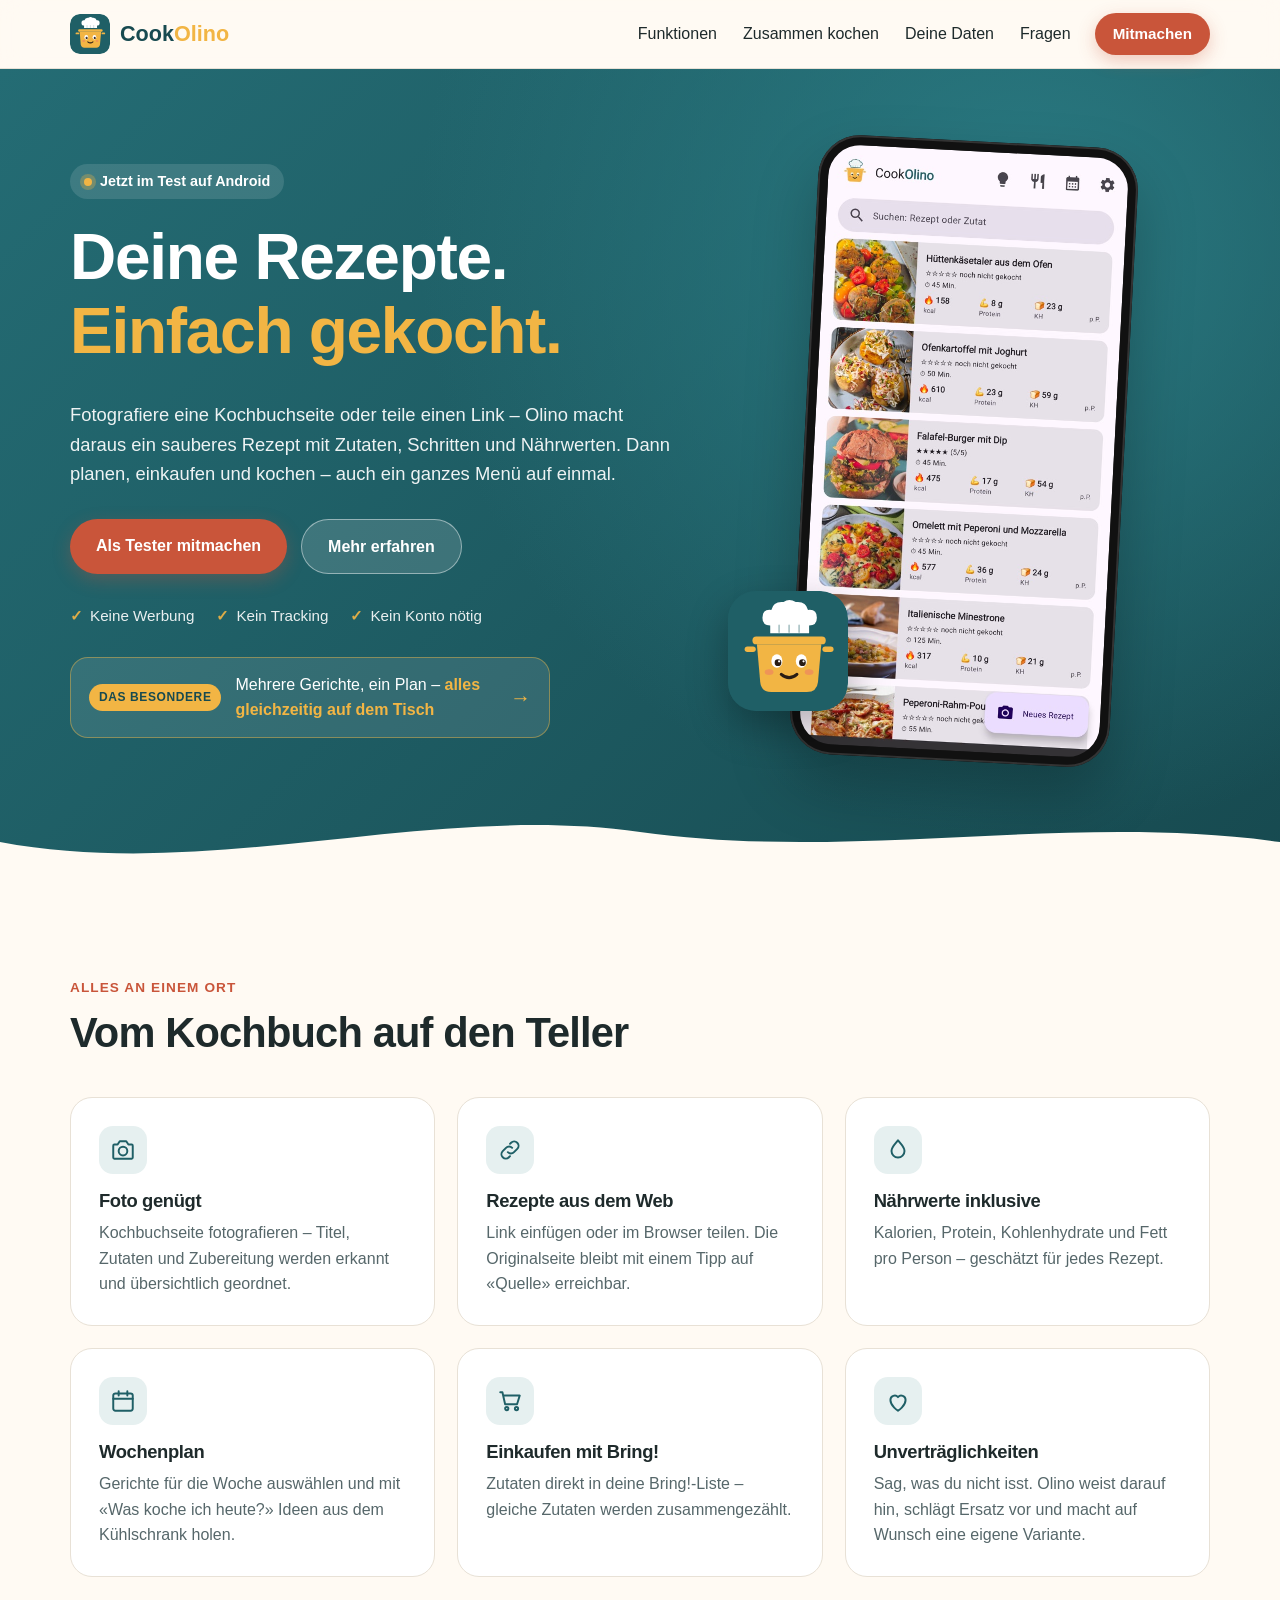
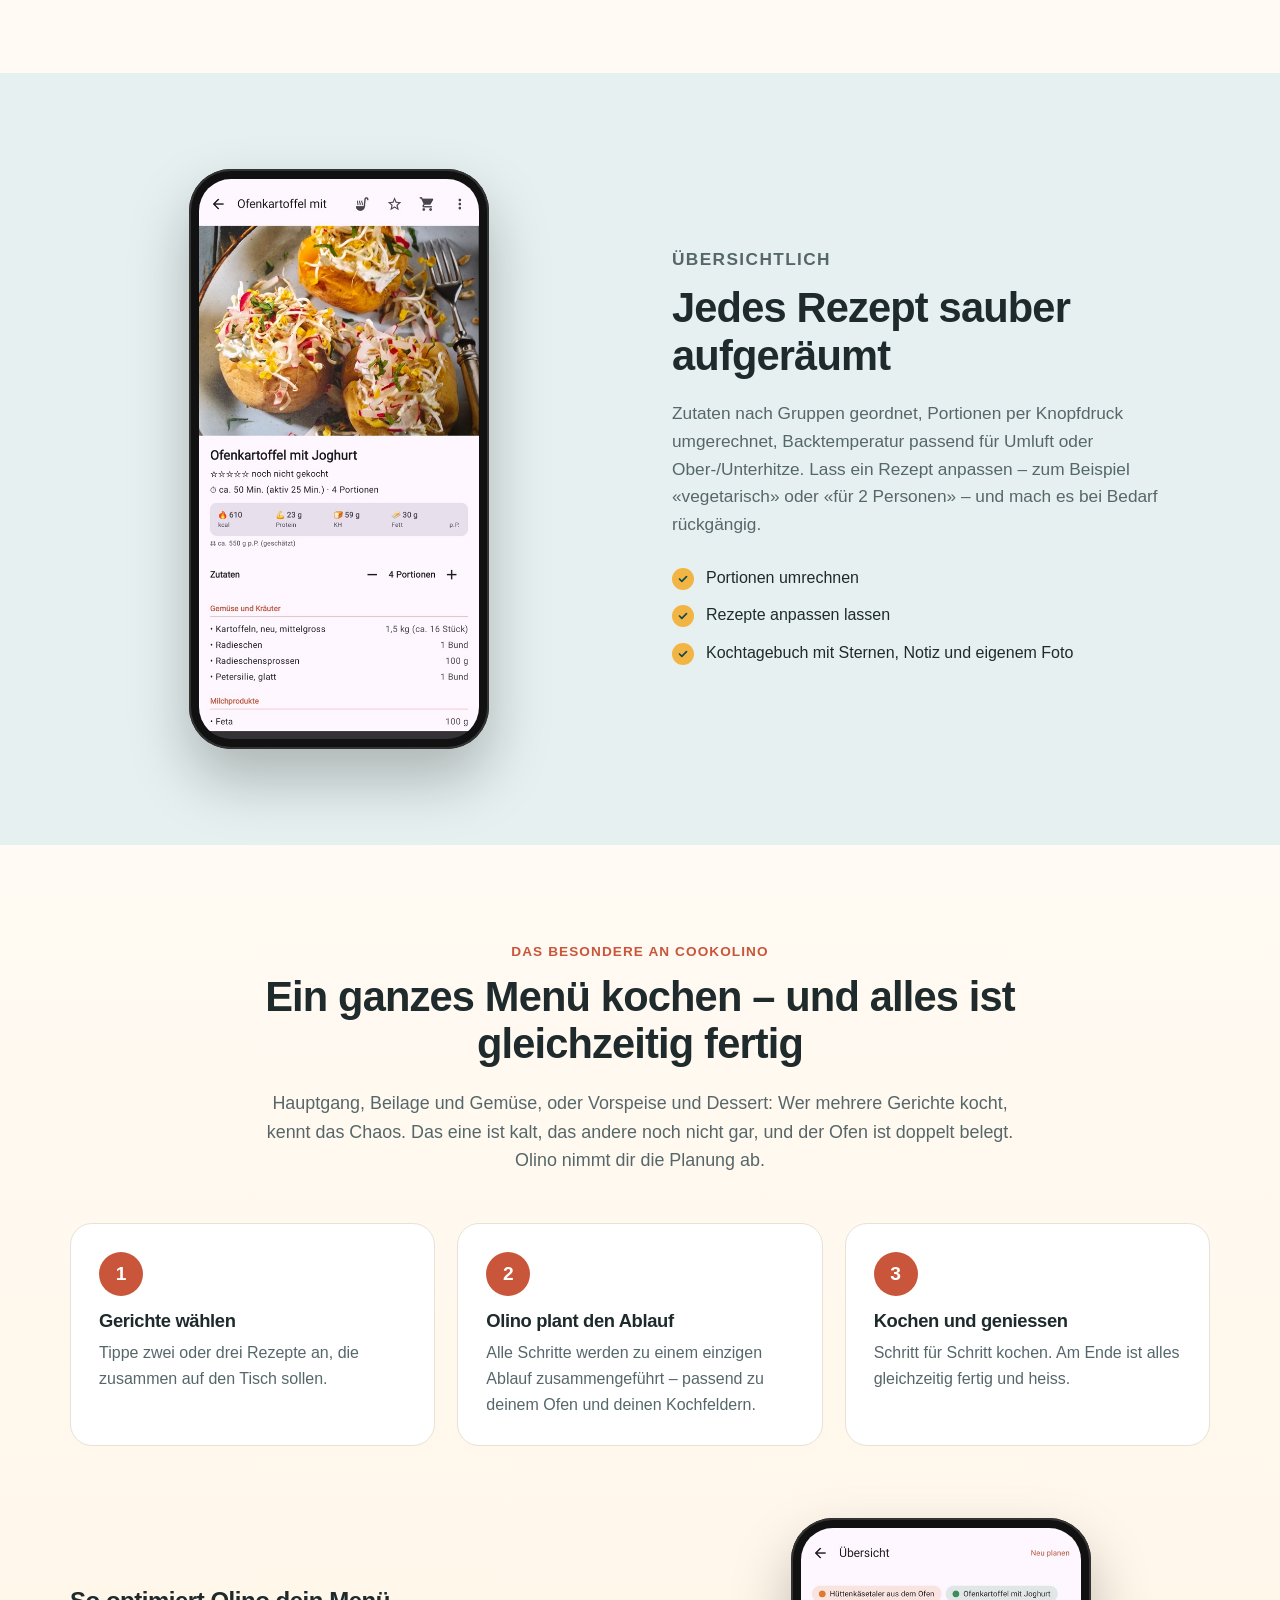
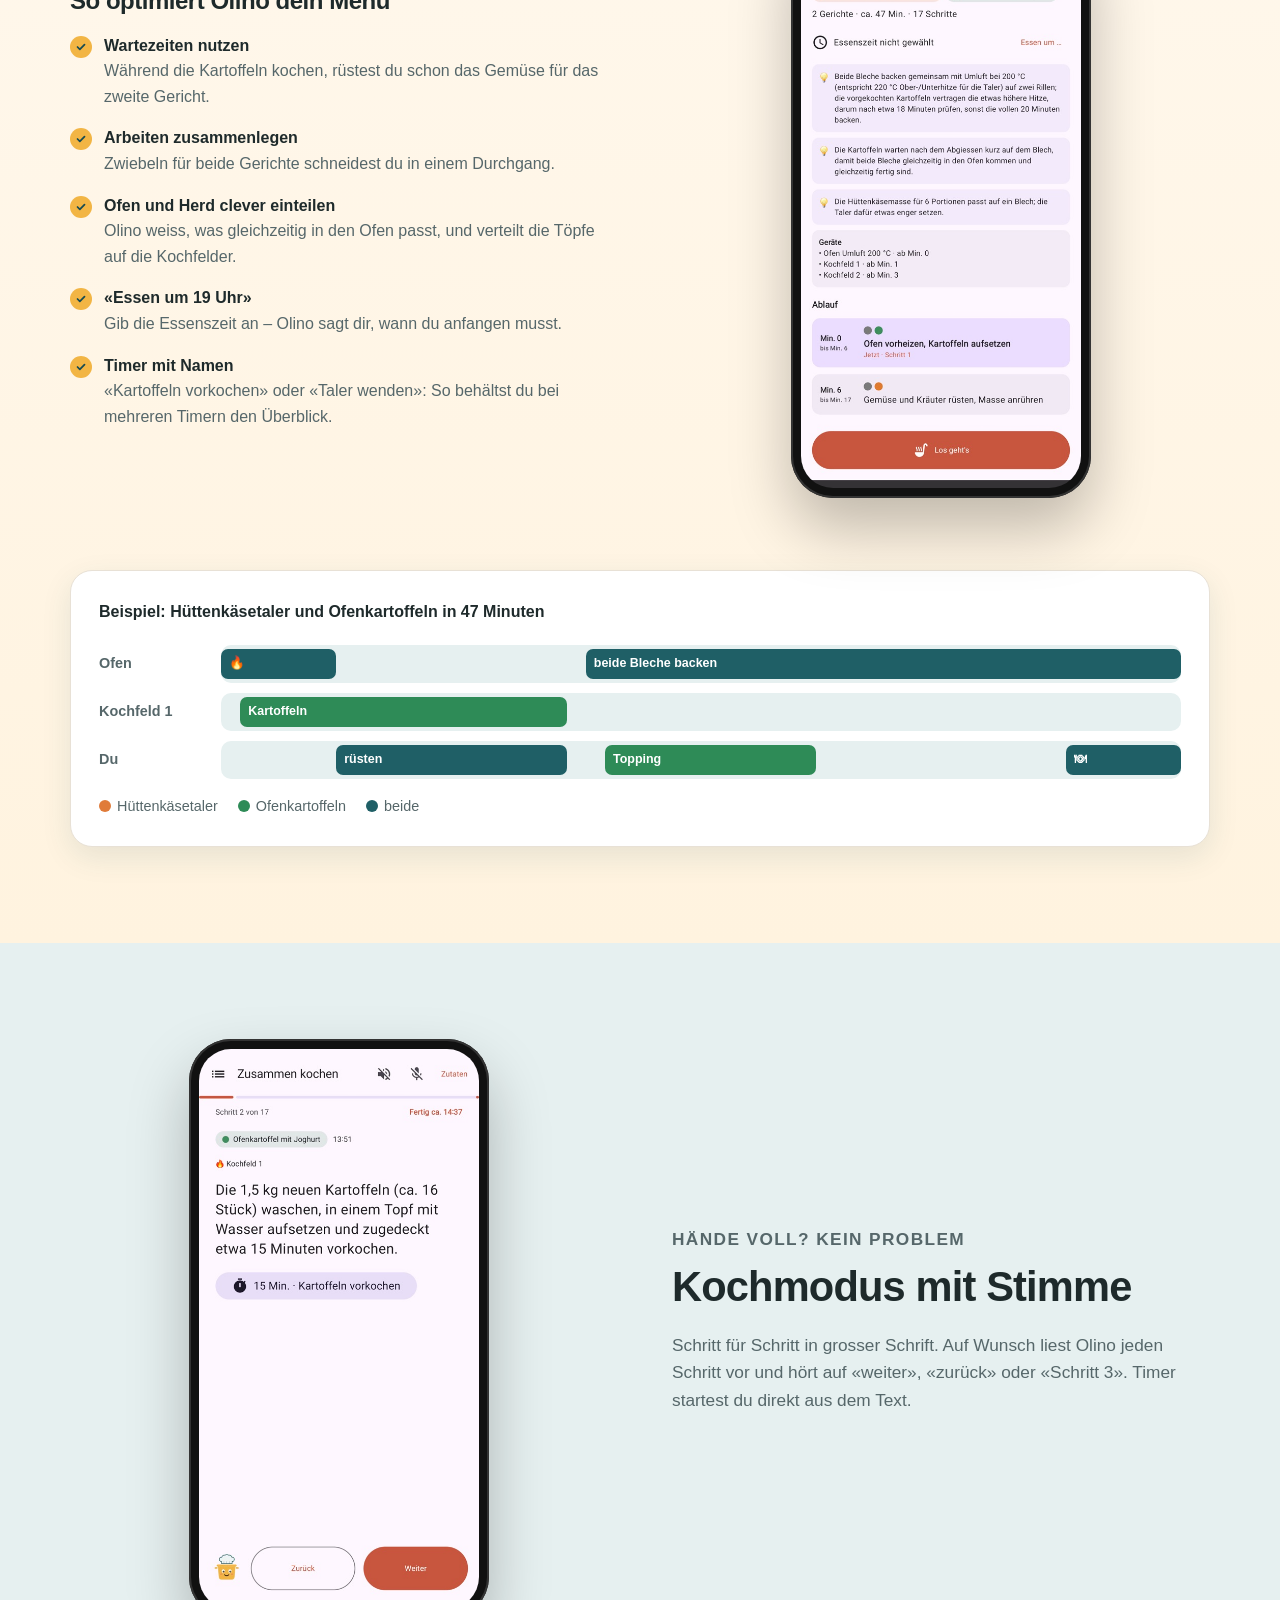
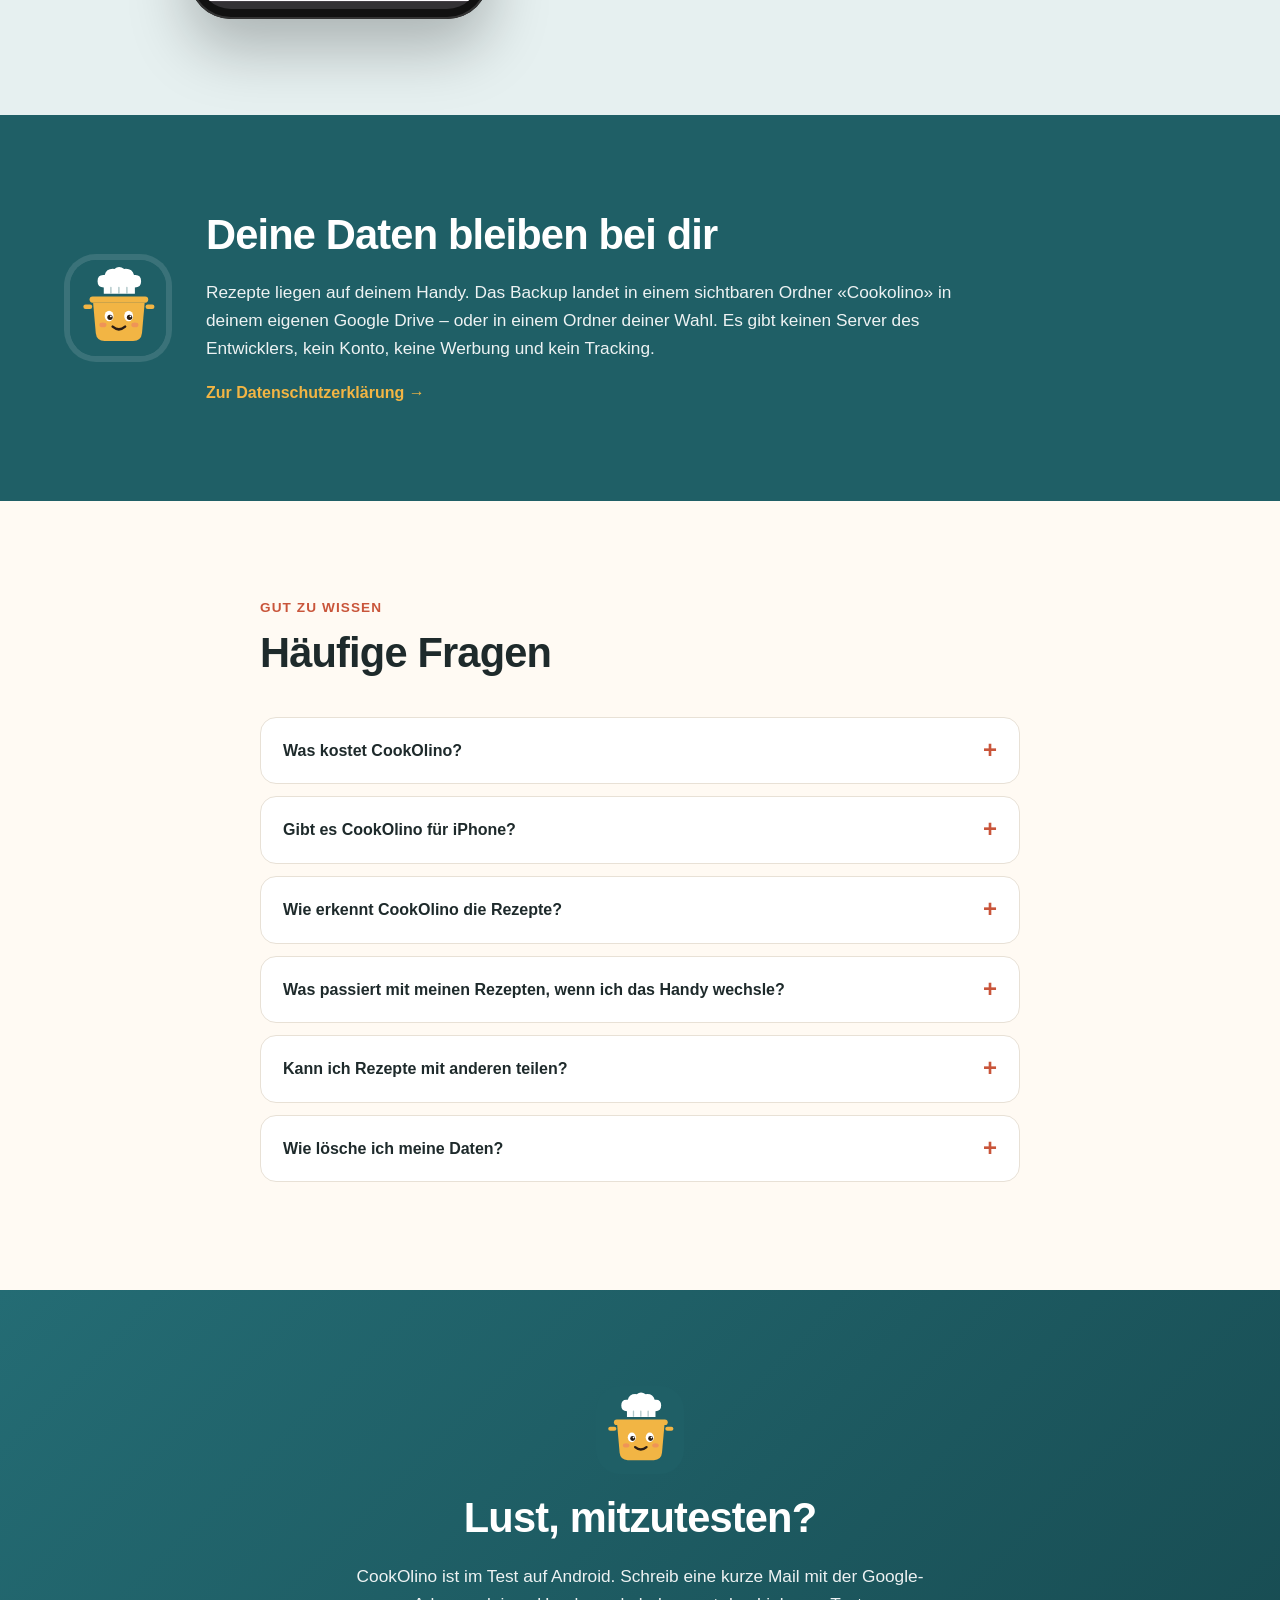
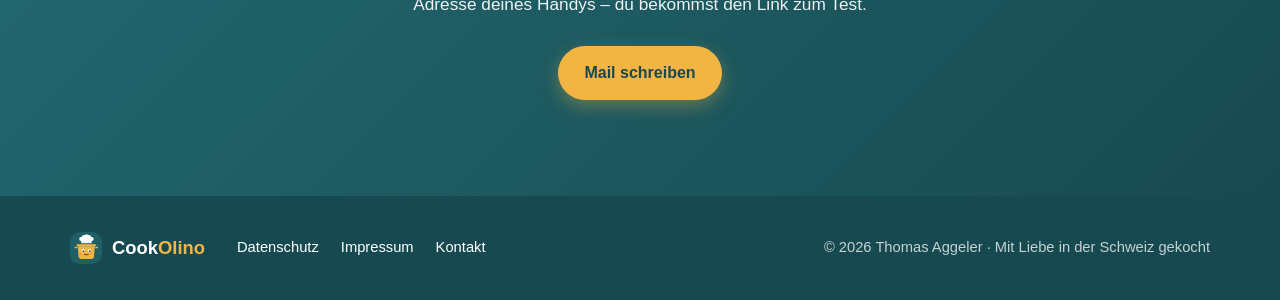
==== index.html @ 4fca9564 "Website: Menü zusammen kochen ausführlich erklärt (3 Schritte, Vorzüge, Beispiel-Zeitleiste) Co-Auth" ====
<!doctype html>
<html lang="de">
<head>
<meta charset="utf-8">
<meta name="viewport" content="width=device-width, initial-scale=1">
<title>CookOlino – Rezepte fotografieren, planen und kochen</title>
<meta name="description" content="CookOlino macht aus Kochbuchseiten, Webseiten und eigenen Notizen deine Rezeptsammlung auf dem Handy. Planen, einkaufen und Schritt für Schritt kochen – ohne Werbung, ohne Tracking.">
<meta name="theme-color" content="#1F5F66">
<meta property="og:title" content="CookOlino – Olino, dein kleiner Koch">
<meta property="og:description" content="Rezepte fotografieren, planen, einkaufen und kochen.">
<meta property="og:image" content="https://cookolino.ch/bilder/titel.png">
<meta property="og:url" content="https://cookolino.ch/">
<link rel="icon" href="bilder/logo.svg" type="image/svg+xml">
<link rel="apple-touch-icon" href="bilder/apple-touch-icon.png">
<link rel="stylesheet" href="stil.css">
</head>
<body>

<header class="kopf">
  <div class="rahmen kopf-innen">
    <a href="#" class="marke" aria-label="CookOlino Startseite">
      <img src="bilder/logo.svg" alt="" width="40" height="40">
      <span>Cook<b>Olino</b></span>
    </a>
    <nav class="menue" aria-label="Hauptmenü">
      <a href="#funktionen">Funktionen</a>
      <a href="#zusammen">Zusammen kochen</a>
      <a href="#daten">Deine Daten</a>
      <a href="#fragen">Fragen</a>
    </nav>
    <a href="#mitmachen" class="knopf knopf-klein">Mitmachen</a>
  </div>
</header>

<main>

<!-- Einstieg -->
<section class="held">
  <div class="rahmen held-innen">
    <div class="held-text">
      <p class="marke-zeile"><span class="punkt"></span> Jetzt im Test auf Android</p>
      <h1>Deine Rezepte.<br><span class="akzent">Einfach gekocht.</span></h1>
      <p class="einleitung">Fotografiere eine Kochbuchseite oder teile einen Link – Olino macht daraus ein sauberes Rezept mit Zutaten, Schritten und Nährwerten. Dann planen, einkaufen und kochen – auch ein ganzes Menü auf einmal.</p>
      <div class="knoepfe">
        <a href="#mitmachen" class="knopf">Als Tester mitmachen</a>
        <a href="#funktionen" class="knopf knopf-hell">Mehr erfahren</a>
      </div>
      <ul class="vorteile">
        <li>Keine Werbung</li>
        <li>Kein Tracking</li>
        <li>Kein Konto nötig</li>
      </ul>
      <a href="#zusammen" class="hinweis-karte">
        <span class="hinweis-marke">Das Besondere</span>
        <span>Mehrere Gerichte, ein Plan – <b>alles gleichzeitig auf dem Tisch</b></span>
        <span class="hinweis-pfeil" aria-hidden="true">→</span>
      </a>
    </div>
    <div class="held-bild">
      <div class="handy handy-gross">
        <img src="bilder/app-01.jpg" alt="CookOlino: Rezeptliste mit Fotos, Kochzeit und Nährwerten" width="550" height="1100">
      </div>
      <img src="bilder/logo.svg" alt="" class="olino-schwebt" width="120" height="120">
    </div>
  </div>
  <svg class="welle" viewBox="0 0 1440 80" preserveAspectRatio="none" aria-hidden="true"><path d="M0,40 C240,80 480,0 720,30 C960,60 1200,10 1440,40 L1440,80 L0,80 Z"/></svg>
</section>

<!-- Funktionen -->
<section id="funktionen" class="abschnitt">
  <div class="rahmen">
    <p class="ueber">Alles an einem Ort</p>
    <h2>Vom Kochbuch auf den Teller</h2>
    <div class="karten">
      <article class="karte erscheint">
        <div class="symbol"><svg viewBox="0 0 24 24"><path d="M4 7h3l2-3h6l2 3h3a1 1 0 0 1 1 1v11a1 1 0 0 1-1 1H4a1 1 0 0 1-1-1V8a1 1 0 0 1 1-1z"/><circle cx="12" cy="13" r="4"/></svg></div>
        <h3>Foto genügt</h3>
        <p>Kochbuchseite fotografieren – Titel, Zutaten und Zubereitung werden erkannt und übersichtlich geordnet.</p>
      </article>
      <article class="karte erscheint">
        <div class="symbol"><svg viewBox="0 0 24 24"><path d="M10 14a4 4 0 0 0 5.7 0l3-3a4 4 0 0 0-5.7-5.7l-1 1"/><path d="M14 10a4 4 0 0 0-5.7 0l-3 3a4 4 0 0 0 5.7 5.7l1-1"/></svg></div>
        <h3>Rezepte aus dem Web</h3>
        <p>Link einfügen oder im Browser teilen. Die Originalseite bleibt mit einem Tipp auf «Quelle» erreichbar.</p>
      </article>
      <article class="karte erscheint">
        <div class="symbol"><svg viewBox="0 0 24 24"><path d="M12 3c-3 4-6 6-6 10a6 6 0 0 0 12 0c0-4-3-6-6-10z"/></svg></div>
        <h3>Nährwerte inklusive</h3>
        <p>Kalorien, Protein, Kohlenhydrate und Fett pro Person – geschätzt für jedes Rezept.</p>
      </article>
      <article class="karte erscheint">
        <div class="symbol"><svg viewBox="0 0 24 24"><rect x="3" y="5" width="18" height="16" rx="2"/><path d="M3 10h18M8 3v4M16 3v4"/></svg></div>
        <h3>Wochenplan</h3>
        <p>Gerichte für die Woche auswählen und mit «Was koche ich heute?» Ideen aus dem Kühlschrank holen.</p>
      </article>
      <article class="karte erscheint">
        <div class="symbol"><svg viewBox="0 0 24 24"><path d="M3 4h2l2.5 11h11L21 7H6.2"/><circle cx="9" cy="19" r="1.5"/><circle cx="18" cy="19" r="1.5"/></svg></div>
        <h3>Einkaufen mit Bring!</h3>
        <p>Zutaten direkt in deine Bring!-Liste – gleiche Zutaten werden zusammengezählt.</p>
      </article>
      <article class="karte erscheint">
        <div class="symbol"><svg viewBox="0 0 24 24"><path d="M12 21s-7-4.5-7-10a4 4 0 0 1 7-2.6A4 4 0 0 1 19 11c0 5.5-7 10-7 10z"/></svg></div>
        <h3>Unverträglichkeiten</h3>
        <p>Sag, was du nicht isst. Olino weist darauf hin, schlägt Ersatz vor und macht auf Wunsch eine eigene Variante.</p>
      </article>
    </div>
  </div>
</section>

<!-- Rezept im Detail -->
<section class="abschnitt abschnitt-zart">
  <div class="rahmen zeige">
    <div class="zeige-bild erscheint">
      <div class="handy"><img src="bilder/app-02.jpg" alt="Rezeptansicht mit Foto, Nährwerten und Zutaten nach Gruppen" width="550" height="1100" loading="lazy"></div>
    </div>
    <div class="zeige-text erscheint">
      <p class="ueber">Übersichtlich</p>
      <h2>Jedes Rezept sauber aufgeräumt</h2>
      <p>Zutaten nach Gruppen geordnet, Portionen per Knopfdruck umgerechnet, Backtemperatur passend für Umluft oder Ober-/Unterhitze. Lass ein Rezept anpassen – zum Beispiel «vegetarisch» oder «für 2 Personen» – und mach es bei Bedarf rückgängig.</p>
      <ul class="haken">
        <li>Portionen umrechnen</li>
        <li>Rezepte anpassen lassen</li>
        <li>Kochtagebuch mit Sternen, Notiz und eigenem Foto</li>
      </ul>
    </div>
  </div>
</section>

<!-- Zusammen kochen -->
<section id="zusammen" class="abschnitt menue-abschnitt">
  <div class="rahmen">
    <div class="menue-kopf erscheint">
      <p class="ueber">Das Besondere an CookOlino</p>
      <h2>Ein ganzes Menü kochen – und alles ist gleichzeitig fertig</h2>
      <p>Hauptgang, Beilage und Gemüse, oder Vorspeise und Dessert: Wer mehrere Gerichte kocht, kennt das Chaos. Das eine ist kalt, das andere noch nicht gar, und der Ofen ist doppelt belegt. Olino nimmt dir die Planung ab.</p>
    </div>

    <ol class="schritte">
      <li class="erscheint">
        <span class="nummer">1</span>
        <h3>Gerichte wählen</h3>
        <p>Tippe zwei oder drei Rezepte an, die zusammen auf den Tisch sollen.</p>
      </li>
      <li class="erscheint">
        <span class="nummer">2</span>
        <h3>Olino plant den Ablauf</h3>
        <p>Alle Schritte werden zu einem einzigen Ablauf zusammengeführt – passend zu deinem Ofen und deinen Kochfeldern.</p>
      </li>
      <li class="erscheint">
        <span class="nummer">3</span>
        <h3>Kochen und geniessen</h3>
        <p>Schritt für Schritt kochen. Am Ende ist alles gleichzeitig fertig und heiss.</p>
      </li>
    </ol>

    <div class="zeige zeige-gedreht menue-zeige">
      <div class="zeige-bild erscheint">
        <div class="handy"><img src="bilder/app-03.jpg" alt="Gemeinsamer Ablauf für zwei Gerichte mit Zeitleiste und Geräten" width="550" height="1100" loading="lazy"></div>
      </div>
      <div class="zeige-text erscheint">
        <h3 class="menue-titel">So optimiert Olino dein Menü</h3>
        <ul class="vorzuege">
          <li><b>Wartezeiten nutzen</b><span>Während die Kartoffeln kochen, rüstest du schon das Gemüse für das zweite Gericht.</span></li>
          <li><b>Arbeiten zusammenlegen</b><span>Zwiebeln für beide Gerichte schneidest du in einem Durchgang.</span></li>
          <li><b>Ofen und Herd clever einteilen</b><span>Olino weiss, was gleichzeitig in den Ofen passt, und verteilt die Töpfe auf die Kochfelder.</span></li>
          <li><b>«Essen um 19 Uhr»</b><span>Gib die Essenszeit an – Olino sagt dir, wann du anfangen musst.</span></li>
          <li><b>Timer mit Namen</b><span>«Kartoffeln vorkochen» oder «Taler wenden»: So behältst du bei mehreren Timern den Überblick.</span></li>
        </ul>
      </div>
    </div>

    <figure class="zeitleiste erscheint" aria-label="Beispiel: Ablauf für zwei Gerichte">
      <figcaption>Beispiel: Hüttenkäsetaler und Ofenkartoffeln in 47 Minuten</figcaption>
      <div class="spur"><span class="spur-name">Ofen</span><div class="spur-bahn"><span class="balken balken-ab" style="left:0;width:12%" title="vorheizen">🔥</span><span class="balken balken-ab" style="left:38%;width:62%" title="beide Bleche zusammen backen">beide Bleche backen</span></div></div>
      <div class="spur"><span class="spur-name">Kochfeld 1</span><div class="spur-bahn"><span class="balken balken-b" style="left:2%;width:34%" title="Kartoffeln vorkochen">Kartoffeln</span></div></div>
      <div class="spur"><span class="spur-name">Du</span><div class="spur-bahn"><span class="balken balken-ab" style="left:12%;width:24%" title="Gemüse rüsten, Masse anrühren">rüsten</span><span class="balken balken-b" style="left:40%;width:22%" title="Joghurt-Topping">Topping</span><span class="balken balken-ab" style="left:88%;width:12%" title="anrichten">🍽</span></div></div>
      <div class="legende"><span><i class="farbe-a"></i>Hüttenkäsetaler</span><span><i class="farbe-b"></i>Ofenkartoffeln</span><span><i class="farbe-ab"></i>beide</span></div>
    </figure>
  </div>
</section>

<!-- Kochmodus -->
<section class="abschnitt abschnitt-zart">
  <div class="rahmen zeige">
    <div class="zeige-bild erscheint">
      <div class="handy"><img src="bilder/app-04.jpg" alt="Kochmodus mit grosser Schrift, Timer und Weiter-Knopf" width="550" height="1100" loading="lazy"></div>
    </div>
    <div class="zeige-text erscheint">
      <p class="ueber">Hände voll? Kein Problem</p>
      <h2>Kochmodus mit Stimme</h2>
      <p>Schritt für Schritt in grosser Schrift. Auf Wunsch liest Olino jeden Schritt vor und hört auf «weiter», «zurück» oder «Schritt 3». Timer startest du direkt aus dem Text.</p>
    </div>
  </div>
</section>

<!-- Daten -->
<section id="daten" class="abschnitt band">
  <div class="rahmen band-innen erscheint">
    <img src="bilder/logo.svg" alt="" width="96" height="96" class="band-olino">
    <div>
      <h2>Deine Daten bleiben bei dir</h2>
      <p>Rezepte liegen auf deinem Handy. Das Backup landet in einem sichtbaren Ordner «Cookolino» in deinem eigenen Google Drive – oder in einem Ordner deiner Wahl. Es gibt keinen Server des Entwicklers, kein Konto, keine Werbung und kein Tracking.</p>
      <a href="datenschutz.html" class="pfeil-link">Zur Datenschutzerklärung</a>
    </div>
  </div>
</section>

<!-- Fragen -->
<section id="fragen" class="abschnitt">
  <div class="rahmen schmal">
    <p class="ueber">Gut zu wissen</p>
    <h2>Häufige Fragen</h2>
    <details>
      <summary>Was kostet CookOlino?</summary>
      <p>Während der Testphase ist CookOlino kostenlos.</p>
    </details>
    <details>
      <summary>Gibt es CookOlino für iPhone?</summary>
      <p>Im Moment gibt es CookOlino nur für Android.</p>
    </details>
    <details>
      <summary>Wie erkennt CookOlino die Rezepte?</summary>
      <p>Für das Einlesen und Anpassen nutzt CookOlino die KI Claude von Anthropic. Dabei wird nur das Foto oder der Rezepttext übermittelt, keine Namen oder Kontodaten.</p>
    </details>
    <details>
      <summary>Was passiert mit meinen Rezepten, wenn ich das Handy wechsle?</summary>
      <p>Mit dem Backup in Google Drive installierst du CookOlino auf dem neuen Handy, meldest dich an – und deine Rezepte samt Einstellungen sind wieder da.</p>
    </details>
    <details>
      <summary>Kann ich Rezepte mit anderen teilen?</summary>
      <p>Ja. Du sendest ein Rezept als Datei an andere CookOlino-Nutzer oder als lesbaren Text an alle anderen – zum Beispiel per WhatsApp oder Mail.</p>
    </details>
    <details>
      <summary>Wie lösche ich meine Daten?</summary>
      <p>In den Einstellungen der App entfernt «Alle Daten löschen» Rezepte, Backup und Google-Freigabe mit einem Knopf. <a href="datenschutz.html#loeschen">Mehr dazu</a></p>
    </details>
  </div>
</section>

<!-- Mitmachen -->
<section id="mitmachen" class="abschnitt schluss">
  <div class="rahmen schluss-innen erscheint">
    <img src="bilder/logo.svg" alt="" width="88" height="88">
    <h2>Lust, mitzutesten?</h2>
    <p>CookOlino ist im Test auf Android. Schreib eine kurze Mail mit der Google-Adresse deines Handys – du bekommst den Link zum Test.</p>
    <a href="mailto:thomasaggeler@gmail.com?subject=CookOlino%20testen" class="knopf knopf-gelb">Mail schreiben</a>
  </div>
</section>

</main>

<footer class="fuss">
  <div class="rahmen fuss-innen">
    <div class="marke marke-fuss"><img src="bilder/logo.svg" alt="" width="32" height="32"><span>Cook<b>Olino</b></span></div>
    <nav aria-label="Rechtliches">
      <a href="datenschutz.html">Datenschutz</a>
      <a href="impressum.html">Impressum</a>
      <a href="mailto:thomasaggeler@gmail.com">Kontakt</a>
    </nav>
    <p>© 2026 Thomas Aggeler · Mit Liebe in der Schweiz gekocht</p>
  </div>
</footer>

<script>
  // Karten und Bilder sanft einblenden, sobald sie ins Bild kommen
  const beobachter = new IntersectionObserver((eintraege) => {
    eintraege.forEach((e) => { if (e.isIntersecting) { e.target.classList.add('sichtbar'); beobachter.unobserve(e.target); } });
  }, { threshold: 0.15 });
  document.querySelectorAll('.erscheint').forEach((el) => beobachter.observe(el));
</script>
</body>
</html>
---- stil.css ----
/* CookOlino – Farben aus dem App-Logo */
:root {
  --petrol: #1F5F66;
  --petrol-dunkel: #174A50;
  --petrol-hell: #E6F0F0;
  --gelb: #F2B544;
  --koralle: #C9553A;
  --creme: #FFFAF3;
  --text: #1E2A2B;
  --text-leise: #56676A;
  --karte: #FFFFFF;
  --linie: #E8E1D6;
  --rund: 22px;
  --schatten: 0 10px 30px rgba(23, 74, 80, .10);
}

* { box-sizing: border-box; }
html { scroll-behavior: smooth; scroll-padding-top: 80px; }
body {
  margin: 0;
  font-family: -apple-system, BlinkMacSystemFont, "Segoe UI", Roboto, "Helvetica Neue", Arial, sans-serif;
  color: var(--text);
  background: var(--creme);
  line-height: 1.6;
  -webkit-font-smoothing: antialiased;
}
img { max-width: 100%; height: auto; display: block; }
a { color: var(--petrol); }
h1, h2, h3 { line-height: 1.15; letter-spacing: -.02em; margin: 0 0 .5em; }
h1 { font-size: clamp(2.4rem, 5.5vw, 4rem); font-weight: 800; }
h2 { font-size: clamp(1.8rem, 3.6vw, 2.6rem); font-weight: 800; }
h3 { font-size: 1.15rem; }

.rahmen { width: min(1140px, 100% - 32px); margin-inline: auto; }
.schmal { width: min(760px, 100% - 32px); }

/* Knöpfe */
.knopf {
  display: inline-block; padding: 14px 26px; border-radius: 999px;
  background: var(--koralle); color: #fff; font-weight: 700; text-decoration: none;
  box-shadow: 0 6px 18px rgba(201, 85, 58, .30);
  transition: transform .2s, box-shadow .2s;
}
.knopf:hover { transform: translateY(-2px); box-shadow: 0 10px 24px rgba(201, 85, 58, .38); }
.knopf-hell { background: rgba(255, 255, 255, .14); box-shadow: none; border: 1.5px solid rgba(255, 255, 255, .45); }
.knopf-hell:hover { background: rgba(255, 255, 255, .24); box-shadow: none; }
.knopf-gelb { background: var(--gelb); color: var(--petrol-dunkel); box-shadow: 0 6px 18px rgba(242, 181, 68, .35); }
.knopf-klein { padding: 9px 18px; font-size: .95rem; }

/* Kopfzeile */
.kopf {
  position: sticky; top: 0; z-index: 10;
  background: rgba(255, 250, 243, .85); backdrop-filter: blur(12px); -webkit-backdrop-filter: blur(12px);
  border-bottom: 1px solid var(--linie);
}
.kopf-innen { display: flex; align-items: center; gap: 24px; height: 68px; }
.marke { display: flex; align-items: center; gap: 10px; text-decoration: none; color: var(--petrol-dunkel); font-size: 1.35rem; font-weight: 700; }
.marke b { color: var(--gelb); }
.marke img { border-radius: 10px; }
.menue { display: flex; gap: 26px; margin-left: auto; }
.menue a { color: var(--text); text-decoration: none; font-weight: 500; }
.menue a:hover { color: var(--koralle); }

/* Einstieg */
.held {
  position: relative; color: #fff; overflow: hidden;
  background: radial-gradient(circle at 80% 20%, #2A7A82 0, transparent 50%), linear-gradient(135deg, #246C74, var(--petrol-dunkel));
  padding: 72px 0 120px;
}
.held-innen { display: grid; grid-template-columns: 1.1fr .9fr; gap: 48px; align-items: center; }
.marke-zeile { display: inline-flex; align-items: center; gap: 8px; padding: 6px 14px; border-radius: 999px; background: rgba(255, 255, 255, .12); font-size: .9rem; font-weight: 600; margin: 0 0 22px; }
.punkt { width: 8px; height: 8px; border-radius: 50%; background: var(--gelb); box-shadow: 0 0 0 4px rgba(242, 181, 68, .3); animation: puls 2s infinite; }
.akzent { color: var(--gelb); }
.einleitung { font-size: 1.15rem; opacity: .92; max-width: 34em; margin: 0 0 30px; }
.knoepfe { display: flex; flex-wrap: wrap; gap: 14px; }
.vorteile { display: flex; flex-wrap: wrap; gap: 8px 22px; list-style: none; padding: 0; margin: 30px 0 0; font-size: .95rem; opacity: .9; }
.vorteile li::before { content: "✓"; color: var(--gelb); font-weight: 800; margin-right: 7px; }
.held-bild { position: relative; display: flex; justify-content: center; }
.olino-schwebt { position: absolute; left: 2%; bottom: 8%; width: 120px; border-radius: 28px; box-shadow: 0 16px 40px rgba(0, 0, 0, .3); animation: schweben 5s ease-in-out infinite; }
.welle { position: absolute; bottom: -1px; left: 0; width: 100%; height: 80px; fill: var(--creme); }

/* Handy-Rahmen */
.handy {
  width: min(300px, 80vw); padding: 10px; border-radius: 42px; background: #111;
  box-shadow: 0 30px 60px rgba(0, 0, 0, .25), inset 0 0 0 2px #333;
}
.handy img { border-radius: 32px; width: 100%; }
.handy-gross { width: min(320px, 78vw); transform: rotate(3deg); }

/* Abschnitte */
.abschnitt { padding: 96px 0; }
.abschnitt-zart { background: var(--petrol-hell); }
.ueber { color: var(--koralle); font-weight: 700; text-transform: uppercase; letter-spacing: .08em; font-size: .85rem; margin: 0 0 10px; }
#funktionen h2, #fragen h2 { margin-bottom: 40px; }

.karten { display: grid; grid-template-columns: repeat(3, 1fr); gap: 22px; }
.karte { background: var(--karte); border: 1px solid var(--linie); border-radius: var(--rund); padding: 28px; transition: transform .25s, box-shadow .25s; }
.karte:hover { transform: translateY(-4px); box-shadow: var(--schatten); }
.karte p { color: var(--text-leise); margin: 0; }
.symbol { width: 48px; height: 48px; border-radius: 14px; background: var(--petrol-hell); display: grid; place-items: center; margin-bottom: 16px; }
.symbol svg { width: 26px; height: 26px; fill: none; stroke: var(--petrol); stroke-width: 1.8; stroke-linecap: round; stroke-linejoin: round; }

.zeige { display: grid; grid-template-columns: 1fr 1fr; gap: 64px; align-items: center; }
.zeige-gedreht .zeige-bild { order: 2; }
.zeige-bild { display: flex; justify-content: center; }
.zeige-text p { color: var(--text-leise); font-size: 1.08rem; }
.haken { list-style: none; padding: 0; margin: 20px 0 0; }
.haken li { padding: 6px 0 6px 34px; position: relative; font-weight: 500; }
.haken li::before { content: ""; position: absolute; left: 0; top: 9px; width: 22px; height: 22px; border-radius: 50%; background: var(--gelb) url("data:image/svg+xml,%3Csvg xmlns='http://www.w3.org/2000/svg' viewBox='0 0 24 24'%3E%3Cpath d='M6 12l4 4 8-8' fill='none' stroke='%23174A50' stroke-width='3' stroke-linecap='round' stroke-linejoin='round'/%3E%3C/svg%3E") center / 14px no-repeat; }

/* Daten-Band */
.band { background: var(--petrol); color: #fff; }
.band-innen { display: flex; gap: 40px; align-items: center; }
.band-olino { flex: none; border-radius: 26px; box-shadow: 0 0 0 6px rgba(255, 255, 255, .12); }
.band p { opacity: .92; font-size: 1.08rem; max-width: 46em; }
.pfeil-link { color: var(--gelb); font-weight: 700; text-decoration: none; }
.pfeil-link::after { content: " →"; }

/* Fragen */
details { background: var(--karte); border: 1px solid var(--linie); border-radius: 16px; padding: 4px 22px; margin-bottom: 12px; }
summary { cursor: pointer; font-weight: 600; padding: 16px 0; list-style: none; display: flex; justify-content: space-between; gap: 16px; }
summary::-webkit-details-marker { display: none; }
summary::after { content: "+"; font-size: 1.5rem; line-height: 1; color: var(--koralle); transition: transform .2s; }
details[open] summary::after { transform: rotate(45deg); }
details p { color: var(--text-leise); margin: 0 0 18px; }

/* Schluss */
.schluss { background: linear-gradient(135deg, #246C74, var(--petrol-dunkel)); color: #fff; text-align: center; }
.schluss-innen { display: flex; flex-direction: column; align-items: center; }
.schluss-innen img { border-radius: 24px; margin-bottom: 20px; animation: schweben 5s ease-in-out infinite; }
.schluss p { opacity: .92; max-width: 34em; margin: 0 0 28px; font-size: 1.08rem; }

/* Fuss */
.fuss { background: var(--petrol-dunkel); color: rgba(255, 255, 255, .75); padding: 36px 0; font-size: .92rem; }
.fuss-innen { display: flex; flex-wrap: wrap; align-items: center; gap: 16px 32px; }
.fuss nav { display: flex; gap: 22px; }
.fuss a { color: #fff; text-decoration: none; }
.fuss a:hover { color: var(--gelb); }
.fuss p { margin: 0 0 0 auto; }
.marke-fuss { color: #fff; font-size: 1.15rem; }

/* Hinweis im Einstieg */
.hinweis-karte { display: flex; align-items: center; gap: 14px; margin-top: 28px; padding: 14px 18px; border-radius: 18px; background: rgba(255, 255, 255, .1); border: 1px solid rgba(242, 181, 68, .45); color: #fff; text-decoration: none; max-width: 30em; transition: background .2s; }
.hinweis-karte:hover { background: rgba(255, 255, 255, .18); }
.hinweis-marke { flex: none; background: var(--gelb); color: var(--petrol-dunkel); font-size: .75rem; font-weight: 800; text-transform: uppercase; letter-spacing: .05em; padding: 4px 10px; border-radius: 999px; }
.hinweis-karte b { color: var(--gelb); }
.hinweis-pfeil { margin-left: auto; font-size: 1.3rem; color: var(--gelb); }

/* Menü zusammen kochen */
.menue-abschnitt { background: linear-gradient(180deg, var(--creme), #FFF3DF); }
.menue-kopf { text-align: center; max-width: 760px; margin: 0 auto 48px; }
.menue-kopf p:last-child { color: var(--text-leise); font-size: 1.12rem; }
.schritte { list-style: none; padding: 0; margin: 0 0 72px; display: grid; grid-template-columns: repeat(3, 1fr); gap: 22px; counter-reset: none; }
.schritte li { background: var(--karte); border: 1px solid var(--linie); border-radius: var(--rund); padding: 28px; position: relative; }
.schritte li:nth-child(2) { transition-delay: .1s; }
.schritte li:nth-child(3) { transition-delay: .2s; }
.schritte p { color: var(--text-leise); margin: 0; }
.nummer { display: grid; place-items: center; width: 44px; height: 44px; border-radius: 50%; background: var(--koralle); color: #fff; font-weight: 800; font-size: 1.2rem; margin-bottom: 14px; }
.menue-zeige { margin-bottom: 72px; }
.menue-titel { font-size: 1.5rem; margin-bottom: 18px; }
.vorzuege { list-style: none; padding: 0; margin: 0; display: grid; gap: 16px; }
.vorzuege li { padding-left: 34px; position: relative; }
.vorzuege li::before { content: ""; position: absolute; left: 0; top: 3px; width: 22px; height: 22px; border-radius: 50%; background: var(--gelb) url("data:image/svg+xml,%3Csvg xmlns='http://www.w3.org/2000/svg' viewBox='0 0 24 24'%3E%3Cpath d='M6 12l4 4 8-8' fill='none' stroke='%23174A50' stroke-width='3' stroke-linecap='round' stroke-linejoin='round'/%3E%3C/svg%3E") center / 14px no-repeat; }
.vorzuege b { display: block; }
.vorzuege span { color: var(--text-leise); }

/* Zeitleiste */
.zeitleiste { margin: 0; background: var(--karte); border: 1px solid var(--linie); border-radius: var(--rund); padding: 28px; box-shadow: var(--schatten); }
.zeitleiste figcaption { font-weight: 700; margin-bottom: 20px; }
.spur { display: grid; grid-template-columns: 110px 1fr; align-items: center; gap: 12px; margin-bottom: 10px; }
.spur-name { font-size: .9rem; color: var(--text-leise); font-weight: 600; }
.spur-bahn { position: relative; height: 38px; background: var(--petrol-hell); border-radius: 10px; }
.balken { position: absolute; top: 4px; bottom: 4px; border-radius: 7px; color: #fff; font-size: .78rem; font-weight: 600; display: flex; align-items: center; padding: 0 8px; white-space: nowrap; overflow: hidden; text-overflow: ellipsis; }
.balken-a, .farbe-a { background: #E07B39; }
.balken-b, .farbe-b { background: #2E8B57; }
.balken-ab, .farbe-ab { background: var(--petrol); }
.legende { display: flex; flex-wrap: wrap; gap: 8px 20px; margin-top: 16px; font-size: .9rem; color: var(--text-leise); }
.legende i { display: inline-block; width: 12px; height: 12px; border-radius: 50%; margin-right: 6px; vertical-align: -1px; }

/* Bewegung */
.erscheint { opacity: 0; transform: translateY(24px); transition: opacity .7s ease, transform .7s ease; }
.erscheint.sichtbar { opacity: 1; transform: none; }
.karten .karte:nth-child(2) { transition-delay: .08s; }
.karten .karte:nth-child(3) { transition-delay: .16s; }
.karten .karte:nth-child(5) { transition-delay: .08s; }
.karten .karte:nth-child(6) { transition-delay: .16s; }
@keyframes schweben { 0%, 100% { transform: translateY(0) rotate(-3deg); } 50% { transform: translateY(-12px) rotate(2deg); } }
@keyframes puls { 0%, 100% { box-shadow: 0 0 0 4px rgba(242, 181, 68, .3); } 50% { box-shadow: 0 0 0 8px rgba(242, 181, 68, 0); } }
@media (prefers-reduced-motion: reduce) {
  *, *::before, *::after { animation: none !important; transition: none !important; }
  .erscheint { opacity: 1; transform: none; }
}

/* Tablet und Handy */
@media (max-width: 900px) {
  .menue { display: none; }
  .kopf-innen .knopf { margin-left: auto; }
  .held { padding: 48px 0 100px; }
  .held-innen, .zeige { grid-template-columns: 1fr; gap: 48px; }
  .zeige-gedreht .zeige-bild { order: 0; }
  .karten { grid-template-columns: 1fr 1fr; }
  .schritte { grid-template-columns: 1fr; }
  .band-innen { flex-direction: column; text-align: center; }
  .band p { margin-inline: auto; }
  .abschnitt { padding: 72px 0; }
}
@media (max-width: 600px) {
  .karten { grid-template-columns: 1fr; }
  .olino-schwebt { width: 84px; border-radius: 20px; }
  .fuss p { margin: 0; }
  .spur { grid-template-columns: 1fr; gap: 4px; }
  .balken { font-size: .7rem; padding: 0 5px; }
  .zeitleiste { padding: 20px; }
}
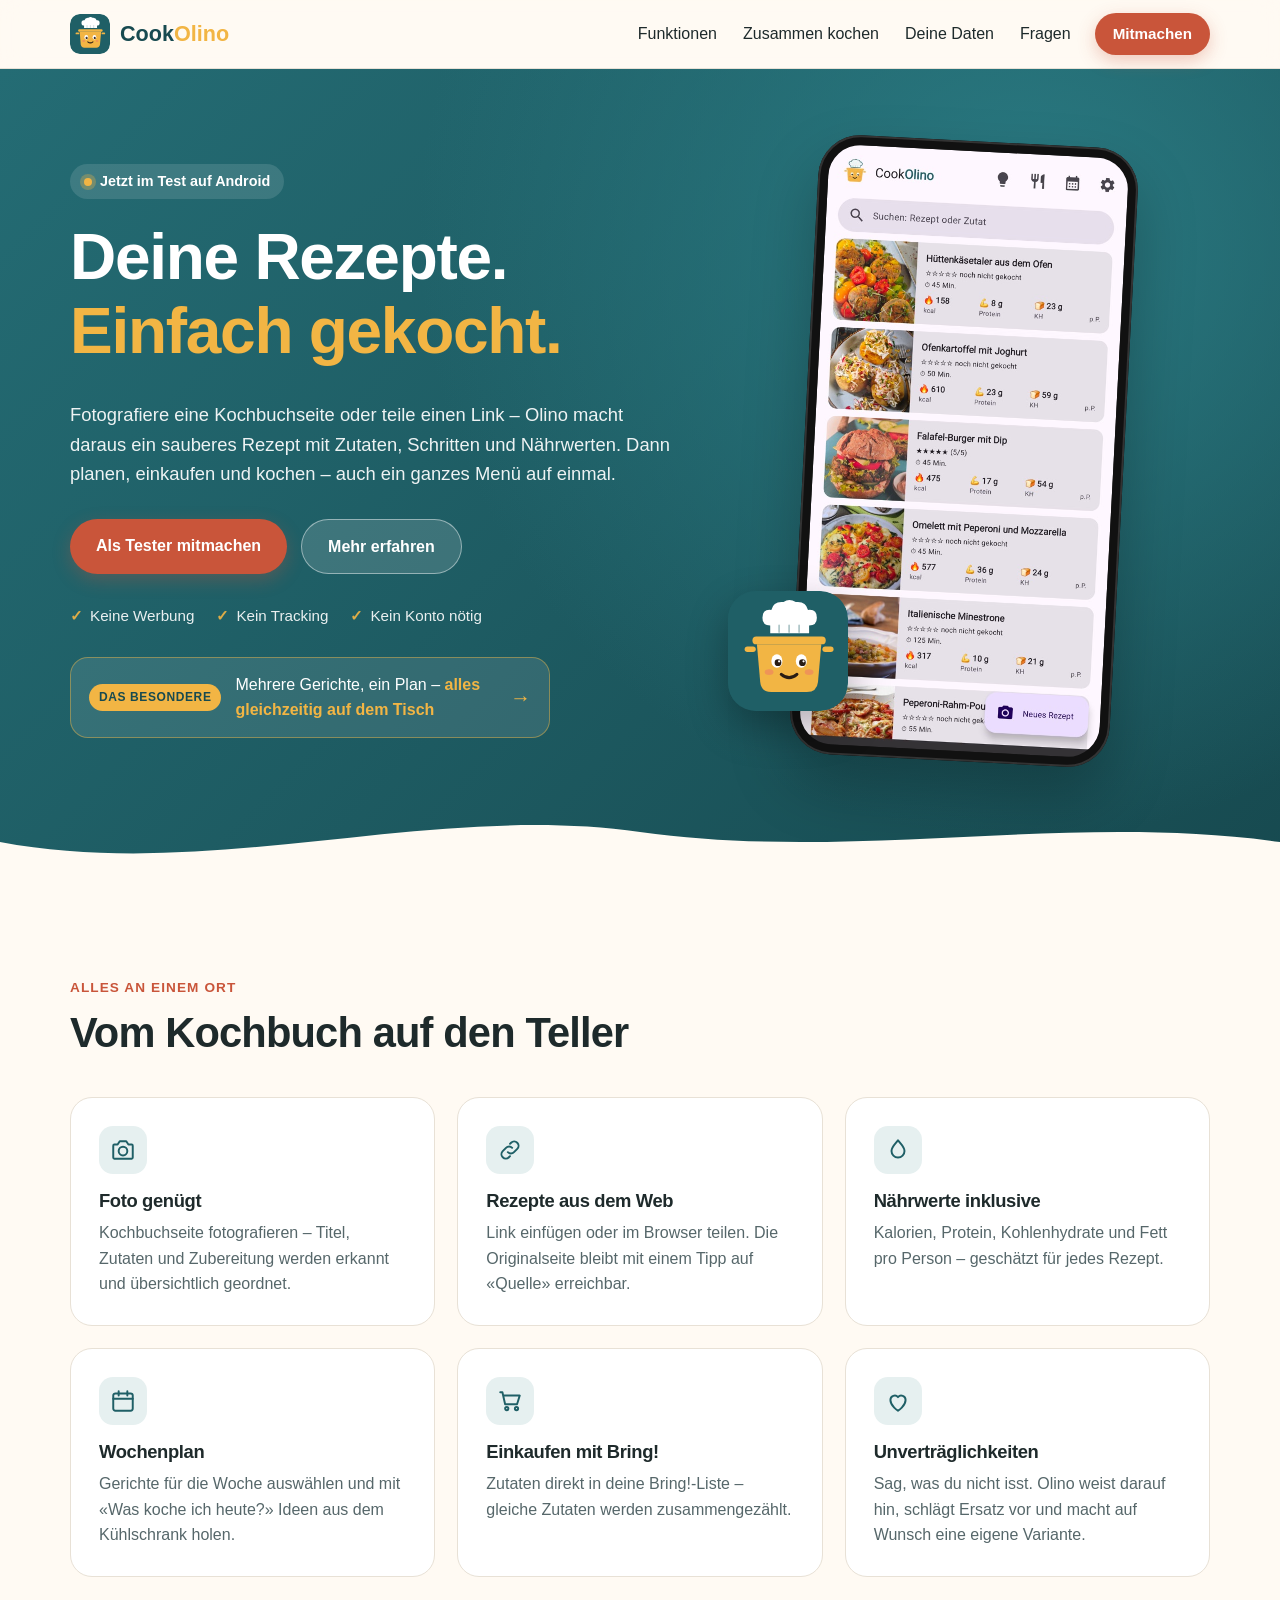
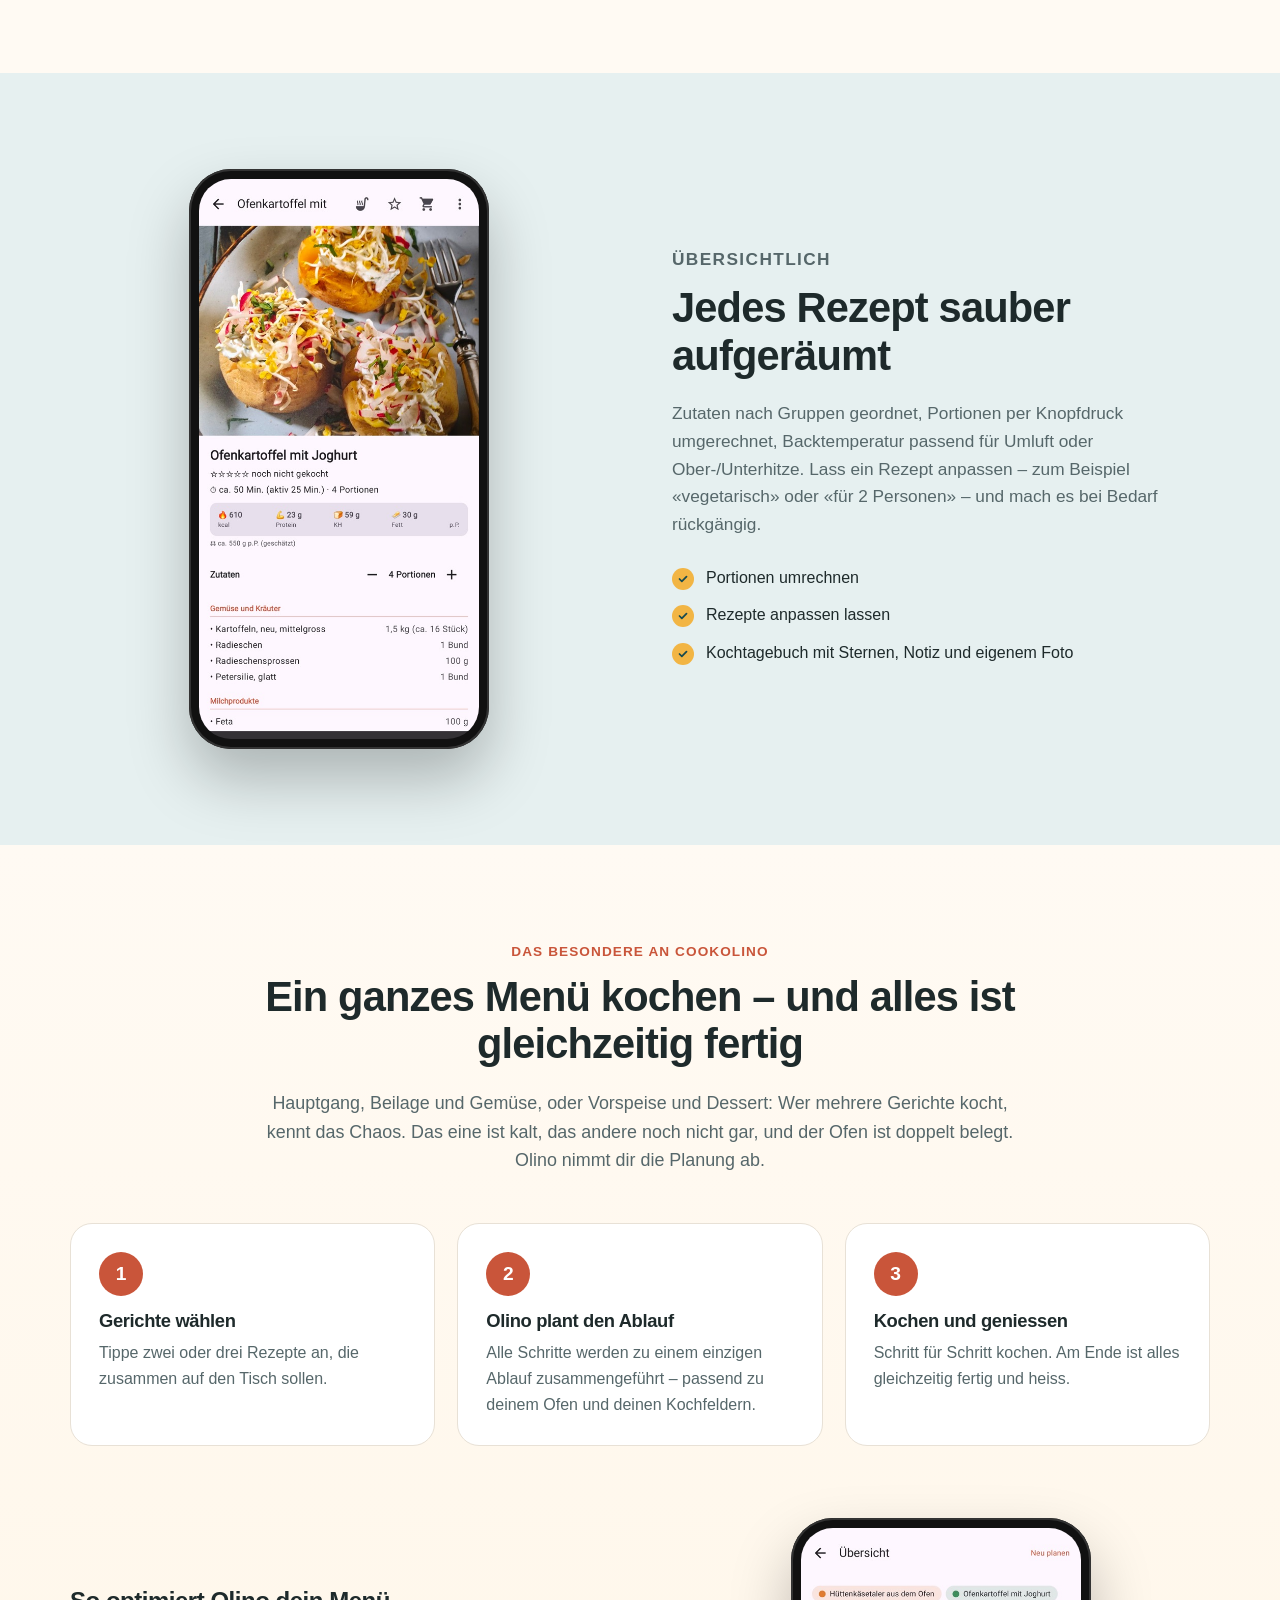
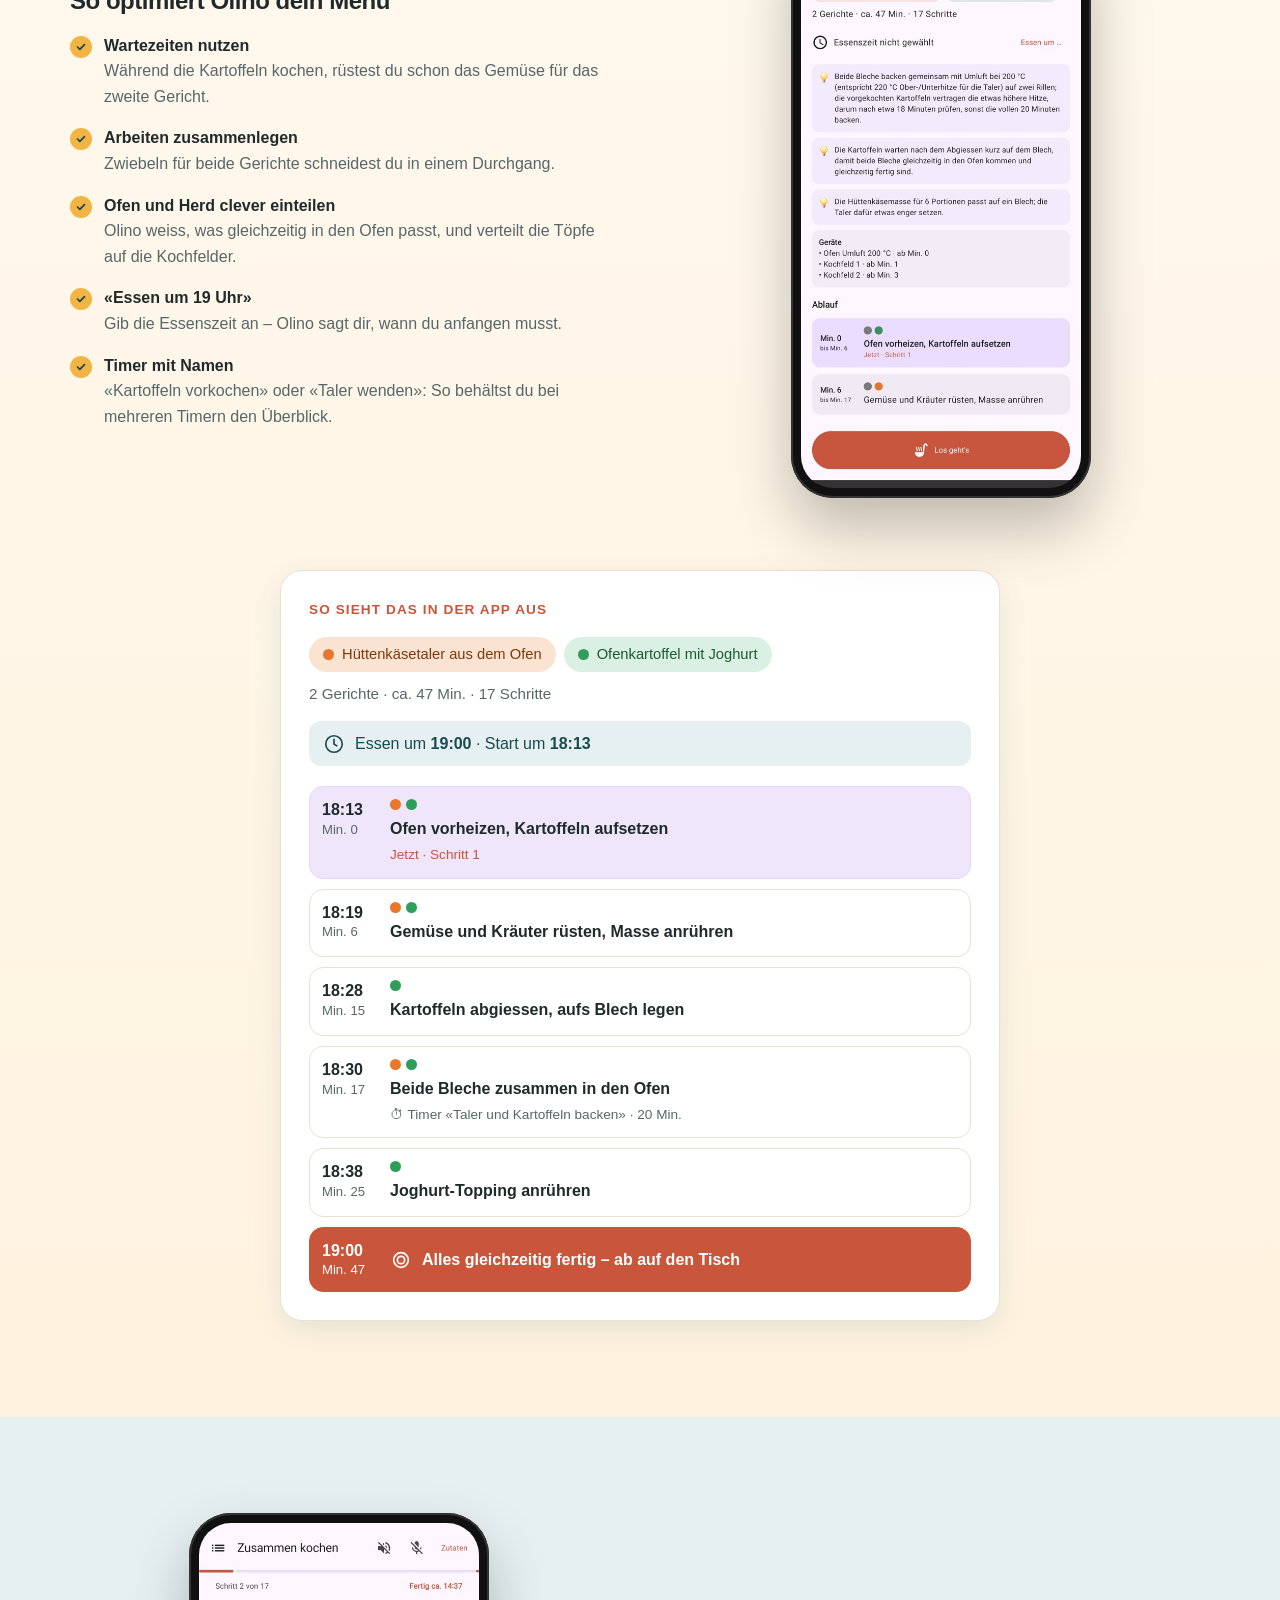
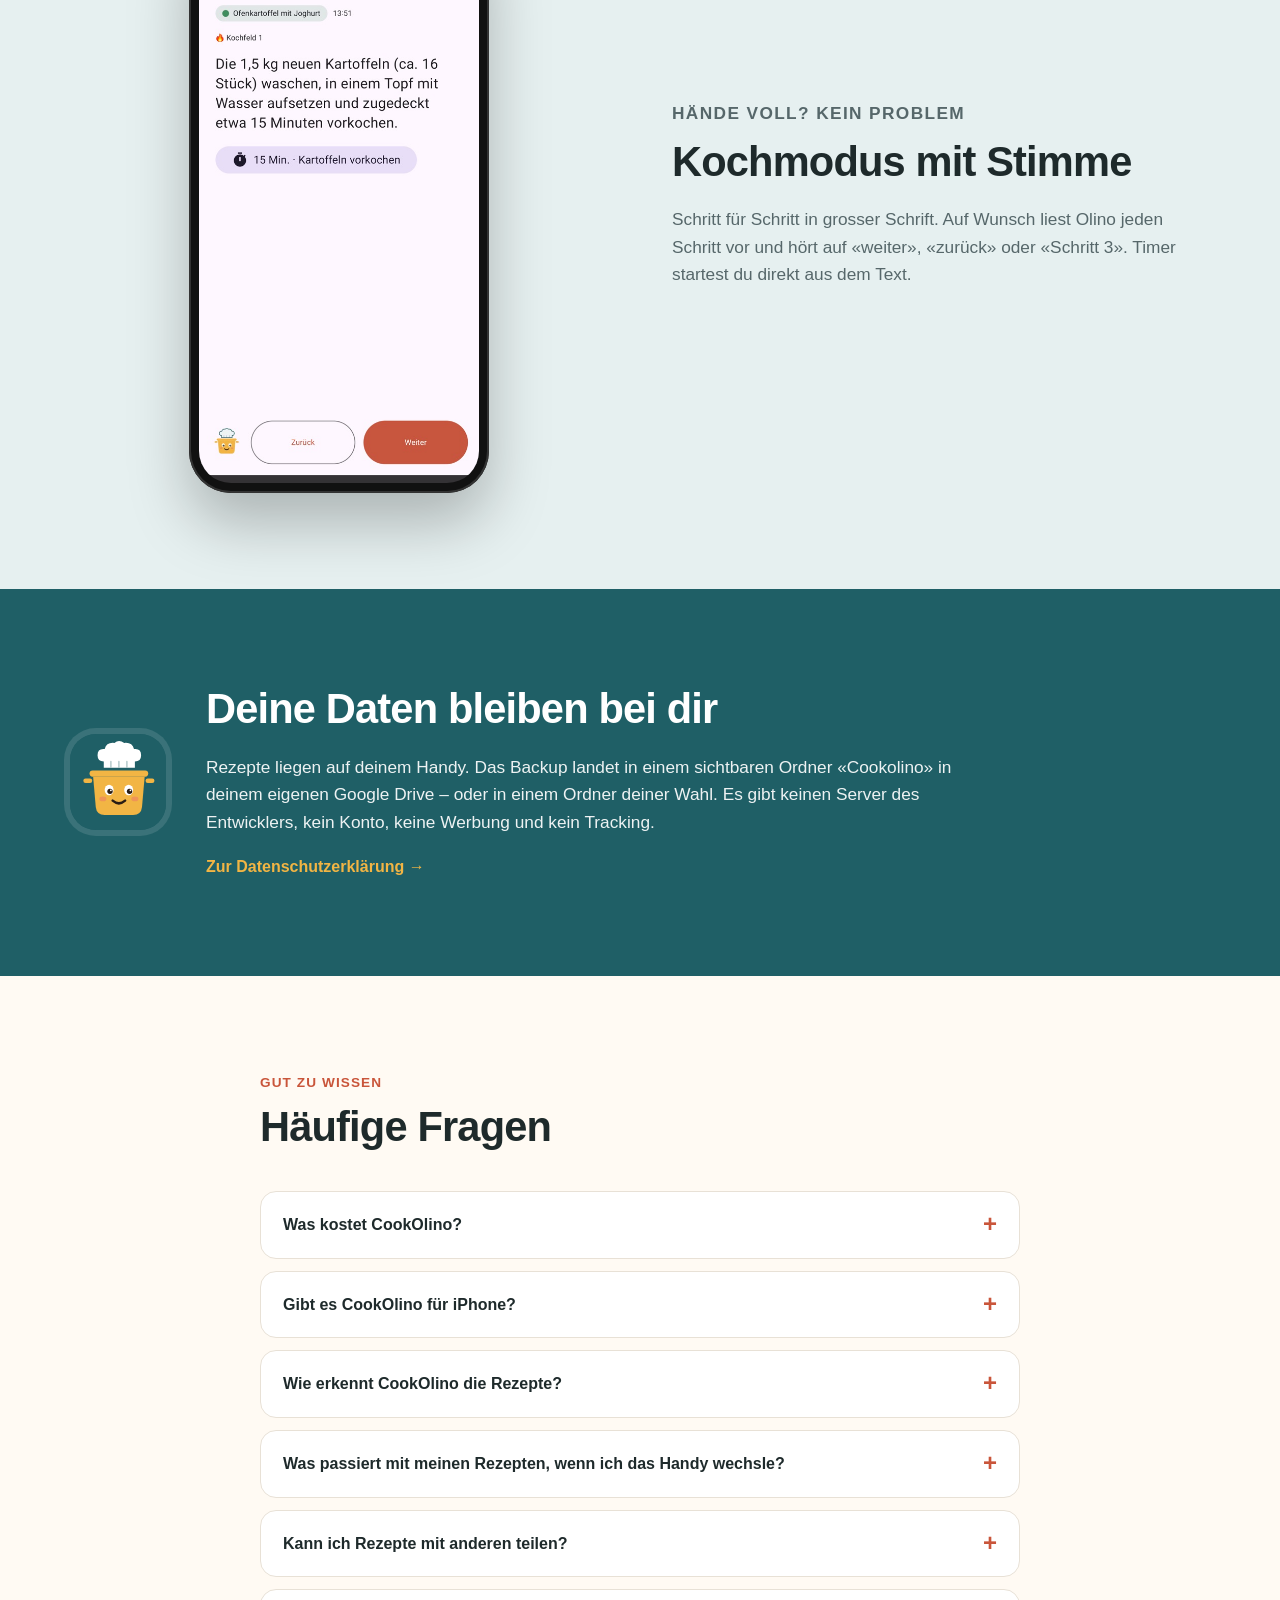
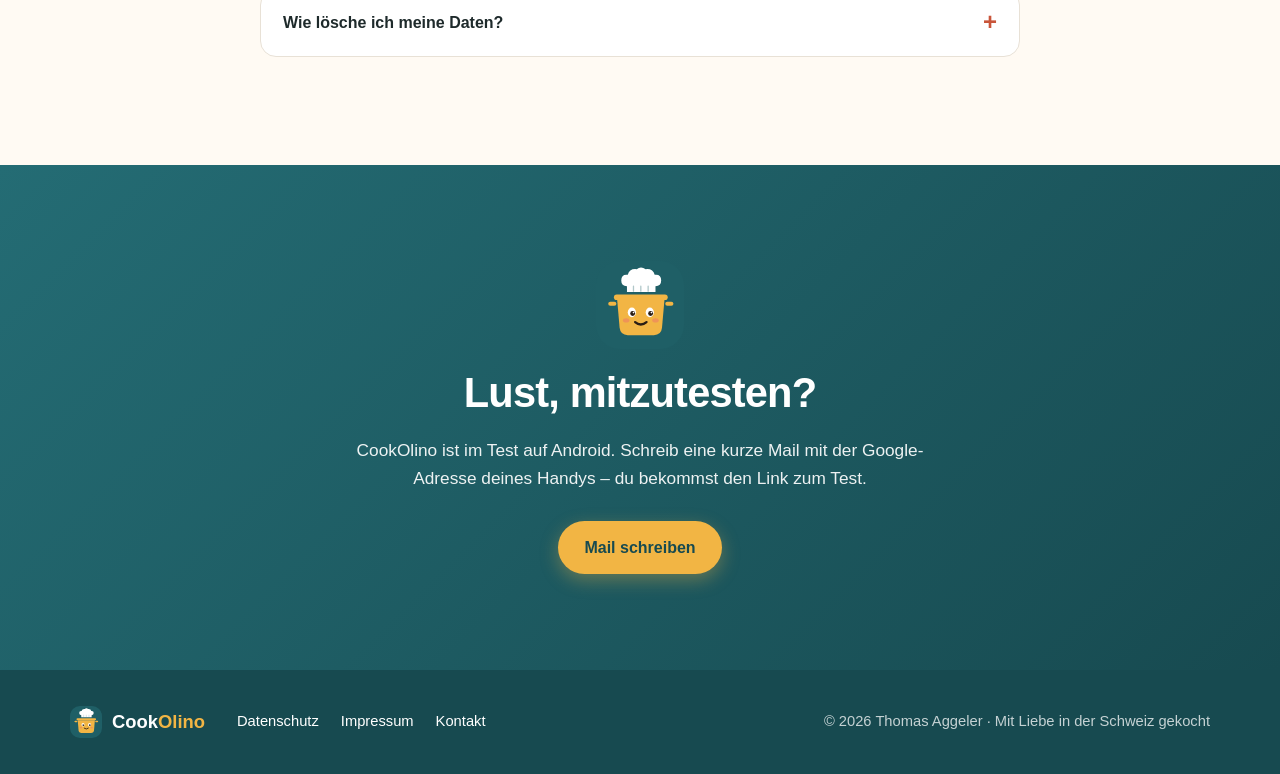
==== commit 3794c230: "Website: Beispiel-Zeitleiste durch Ablauf wie in der App ersetzt (Rezeptfarben orange/grün) Co-Autho" ====
--- a/index.html
+++ b/index.html
@@ -168,13 +168,23 @@
       </div>
     </div>
 
-    <figure class="zeitleiste erscheint" aria-label="Beispiel: Ablauf für zwei Gerichte">
-      <figcaption>Beispiel: Hüttenkäsetaler und Ofenkartoffeln in 47 Minuten</figcaption>
-      <div class="spur"><span class="spur-name">Ofen</span><div class="spur-bahn"><span class="balken balken-ab" style="left:0;width:12%" title="vorheizen">🔥</span><span class="balken balken-ab" style="left:38%;width:62%" title="beide Bleche zusammen backen">beide Bleche backen</span></div></div>
-      <div class="spur"><span class="spur-name">Kochfeld 1</span><div class="spur-bahn"><span class="balken balken-b" style="left:2%;width:34%" title="Kartoffeln vorkochen">Kartoffeln</span></div></div>
-      <div class="spur"><span class="spur-name">Du</span><div class="spur-bahn"><span class="balken balken-ab" style="left:12%;width:24%" title="Gemüse rüsten, Masse anrühren">rüsten</span><span class="balken balken-b" style="left:40%;width:22%" title="Joghurt-Topping">Topping</span><span class="balken balken-ab" style="left:88%;width:12%" title="anrichten">🍽</span></div></div>
-      <div class="legende"><span><i class="farbe-a"></i>Hüttenkäsetaler</span><span><i class="farbe-b"></i>Ofenkartoffeln</span><span><i class="farbe-ab"></i>beide</span></div>
-    </figure>
+    <figure class="ablauf erscheint" aria-label="Beispiel: Ablauf für zwei Gerichte wie in der App">
+    <figcaption>So sieht das in der App aus</figcaption>
+    <div class="ablauf-gerichte">
+      <span class="gericht gericht-t"><span class="p t"></span>Hüttenkäsetaler aus dem Ofen</span>
+      <span class="gericht gericht-k"><span class="p k"></span>Ofenkartoffel mit Joghurt</span>
+    </div>
+    <p class="ablauf-info">2 Gerichte · ca. 47 Min. · 17 Schritte</p>
+    <p class="ablauf-essen"><svg viewBox="0 0 24 24" aria-hidden="true"><circle cx="12" cy="12" r="9"/><path d="M12 7v5l3 2"/></svg><span>Essen um <b>19:00</b> · Start um <b>18:13</b></span></p>
+    <ol class="ablauf-liste">
+      <li class="jetzt"><span class="ablauf-zeit"><b>18:13</b>Min. 0</span><span class="ablauf-text"><span class="ablauf-punkte"><span class="p t"></span><span class="p k"></span></span><b>Ofen vorheizen, Kartoffeln aufsetzen</b><span class="ablauf-neben">Jetzt · Schritt 1</span></span></li>
+      <li class=""><span class="ablauf-zeit"><b>18:19</b>Min. 6</span><span class="ablauf-text"><span class="ablauf-punkte"><span class="p t"></span><span class="p k"></span></span><b>Gemüse und Kräuter rüsten, Masse anrühren</b></span></li>
+      <li class=""><span class="ablauf-zeit"><b>18:28</b>Min. 15</span><span class="ablauf-text"><span class="ablauf-punkte"><span class="p k"></span></span><b>Kartoffeln abgiessen, aufs Blech legen</b></span></li>
+      <li class=""><span class="ablauf-zeit"><b>18:30</b>Min. 17</span><span class="ablauf-text"><span class="ablauf-punkte"><span class="p t"></span><span class="p k"></span></span><b>Beide Bleche zusammen in den Ofen</b><span class="ablauf-neben">⏱ Timer «Taler und Kartoffeln backen» · 20 Min.</span></span></li>
+      <li class=""><span class="ablauf-zeit"><b>18:38</b>Min. 25</span><span class="ablauf-text"><span class="ablauf-punkte"><span class="p k"></span></span><b>Joghurt-Topping anrühren</b></span></li>
+      <li class="fertig"><span class="ablauf-zeit"><b>19:00</b>Min. 47</span><span class="ablauf-text"><svg viewBox="0 0 24 24" aria-hidden="true"><circle cx="12" cy="12" r="8"/><circle cx="12" cy="12" r="4"/></svg><b>Alles gleichzeitig fertig – ab auf den Tisch</b></span></li>
+    </ol>
+  </figure>
   </div>
 </section>
 
--- a/stil.css
+++ b/stil.css
@@ -164,18 +164,31 @@
 .vorzuege b { display: block; }
 .vorzuege span { color: var(--text-leise); }
 
-/* Zeitleiste */
-.zeitleiste { margin: 0; background: var(--karte); border: 1px solid var(--linie); border-radius: var(--rund); padding: 28px; box-shadow: var(--schatten); }
-.zeitleiste figcaption { font-weight: 700; margin-bottom: 20px; }
-.spur { display: grid; grid-template-columns: 110px 1fr; align-items: center; gap: 12px; margin-bottom: 10px; }
-.spur-name { font-size: .9rem; color: var(--text-leise); font-weight: 600; }
-.spur-bahn { position: relative; height: 38px; background: var(--petrol-hell); border-radius: 10px; }
-.balken { position: absolute; top: 4px; bottom: 4px; border-radius: 7px; color: #fff; font-size: .78rem; font-weight: 600; display: flex; align-items: center; padding: 0 8px; white-space: nowrap; overflow: hidden; text-overflow: ellipsis; }
-.balken-a, .farbe-a { background: #E07B39; }
-.balken-b, .farbe-b { background: #2E8B57; }
-.balken-ab, .farbe-ab { background: var(--petrol); }
-.legende { display: flex; flex-wrap: wrap; gap: 8px 20px; margin-top: 16px; font-size: .9rem; color: var(--text-leise); }
-.legende i { display: inline-block; width: 12px; height: 12px; border-radius: 50%; margin-right: 6px; vertical-align: -1px; }
+/* Ablauf wie in der App */
+.ablauf { margin: 0 auto; max-width: 720px; background: var(--karte); border: 1px solid var(--linie); border-radius: var(--rund); padding: 28px; box-shadow: var(--schatten); }
+.ablauf figcaption { font-size: .85rem; font-weight: 700; text-transform: uppercase; letter-spacing: .08em; color: var(--koralle); margin-bottom: 16px; }
+.ablauf-gerichte { display: flex; flex-wrap: wrap; gap: 8px; margin-bottom: 10px; }
+.gericht { display: inline-flex; align-items: center; gap: 8px; padding: 6px 14px; border-radius: 999px; font-size: .92rem; font-weight: 500; }
+.gericht-t { background: #FBE3D2; color: #7A3A10; }
+.gericht-k { background: #D9F0E2; color: #1C5A35; }
+.p { width: 11px; height: 11px; border-radius: 50%; display: inline-block; flex: none; }
+.p.t { background: #E8762B; }
+.p.k { background: #2F9E5B; }
+.ablauf-info { color: var(--text-leise); margin: 0 0 14px; font-size: .95rem; }
+.ablauf-essen { display: flex; align-items: center; gap: 10px; background: var(--petrol-hell); color: var(--petrol-dunkel); padding: 10px 14px; border-radius: 12px; margin: 0 0 20px; }
+.ablauf svg { width: 22px; height: 22px; flex: none; fill: none; stroke: currentColor; stroke-width: 1.8; stroke-linecap: round; }
+.ablauf-liste { list-style: none; padding: 0; margin: 0; display: grid; gap: 10px; }
+.ablauf-liste li { display: grid; grid-template-columns: 76px minmax(0, 1fr); background: #fff; border: 1px solid var(--linie); border-radius: 14px; overflow: hidden; }
+.ablauf-zeit { padding: 12px; font-size: .82rem; color: var(--text-leise); line-height: 1.35; }
+.ablauf-zeit b { display: block; font-size: 1rem; color: var(--text); }
+.ablauf-text { padding: 12px 14px 12px 4px; display: flex; flex-direction: column; gap: 2px; }
+.ablauf-punkte { display: flex; gap: 5px; margin-bottom: 4px; }
+.ablauf-neben { font-size: .85rem; color: var(--text-leise); }
+.ablauf-liste li.jetzt { background: #EFE6FB; border-color: #E3D6F7; }
+.ablauf-liste li.jetzt .ablauf-neben { color: var(--koralle); }
+.ablauf-liste li.fertig { background: var(--koralle); border-color: var(--koralle); color: #fff; }
+.ablauf-liste li.fertig .ablauf-zeit, .ablauf-liste li.fertig .ablauf-zeit b { color: #fff; }
+.ablauf-liste li.fertig .ablauf-text { flex-direction: row; align-items: center; gap: 10px; }
 
 /* Bewegung */
 .erscheint { opacity: 0; transform: translateY(24px); transition: opacity .7s ease, transform .7s ease; }
@@ -208,7 +221,5 @@
   .karten { grid-template-columns: 1fr; }
   .olino-schwebt { width: 84px; border-radius: 20px; }
   .fuss p { margin: 0; }
-  .spur { grid-template-columns: 1fr; gap: 4px; }
-  .balken { font-size: .7rem; padding: 0 5px; }
-  .zeitleiste { padding: 20px; }
-}
+  .ablauf { padding: 20px; }
+}
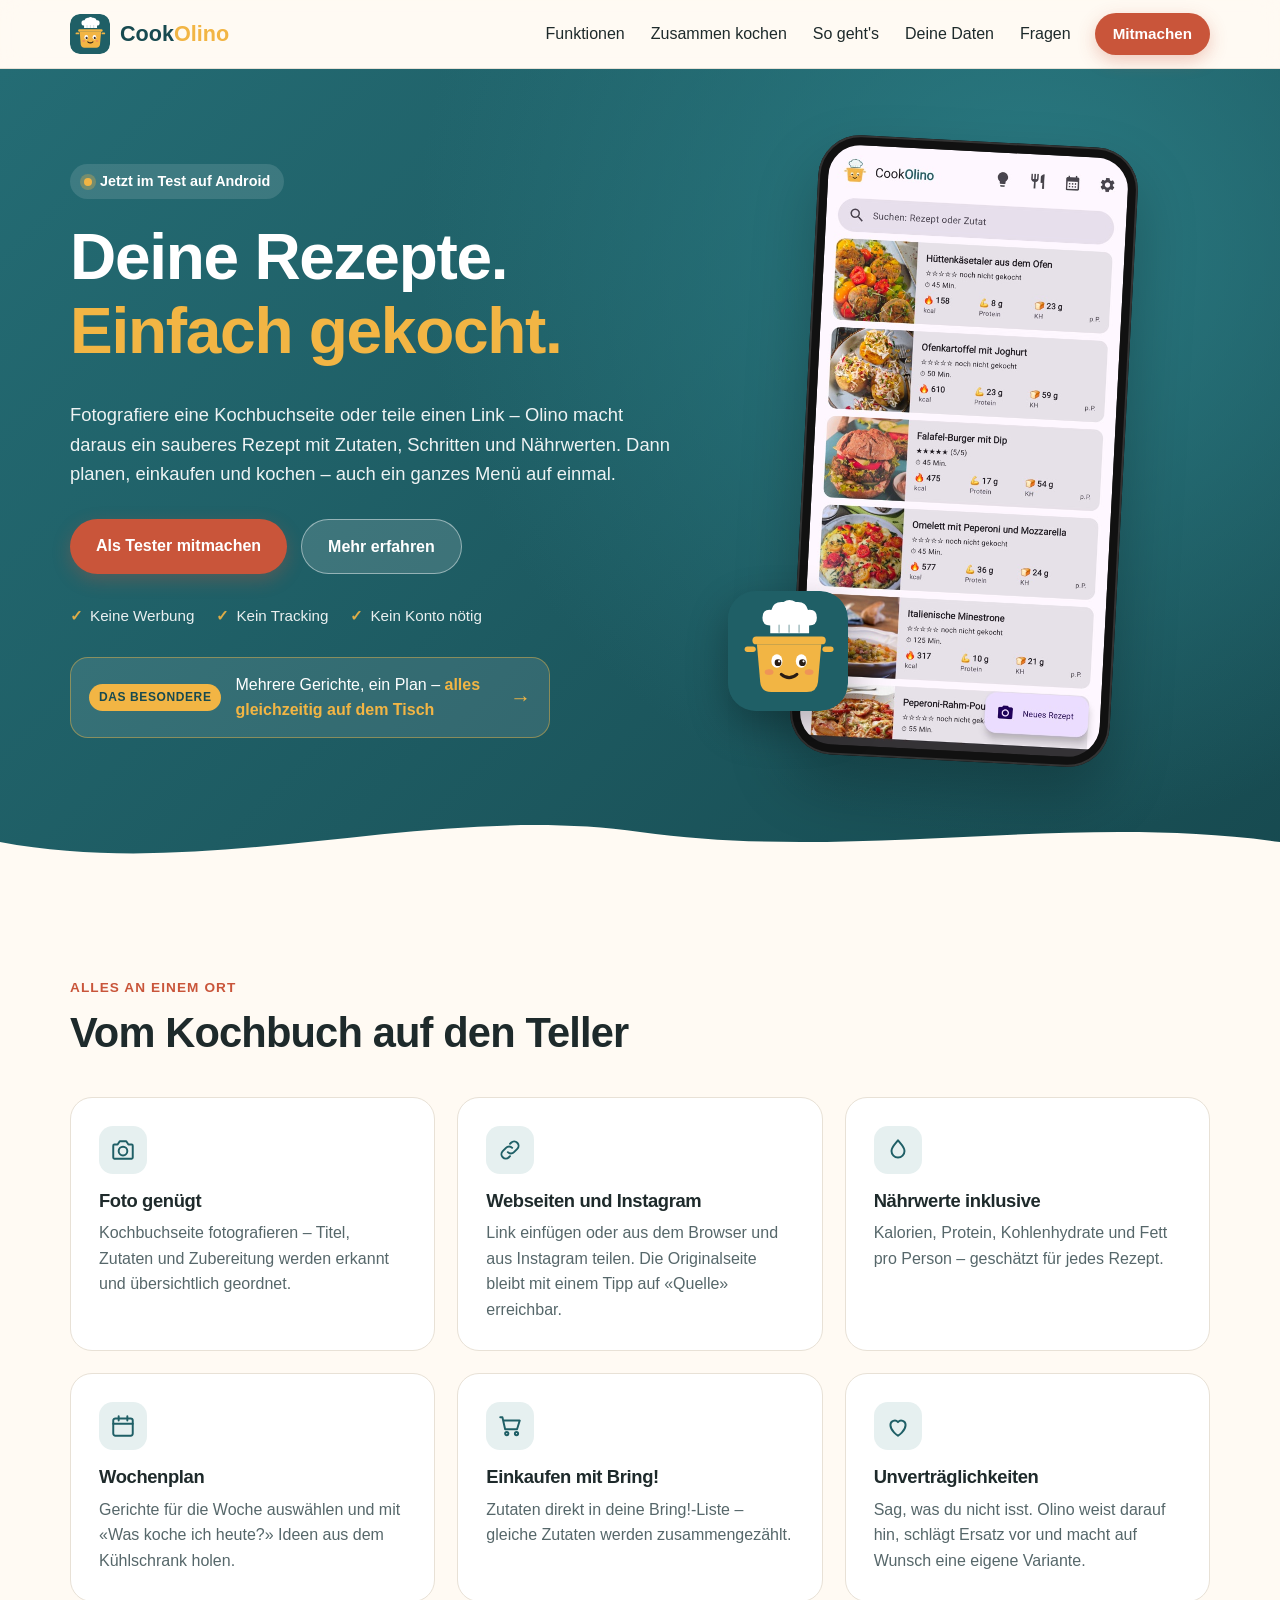
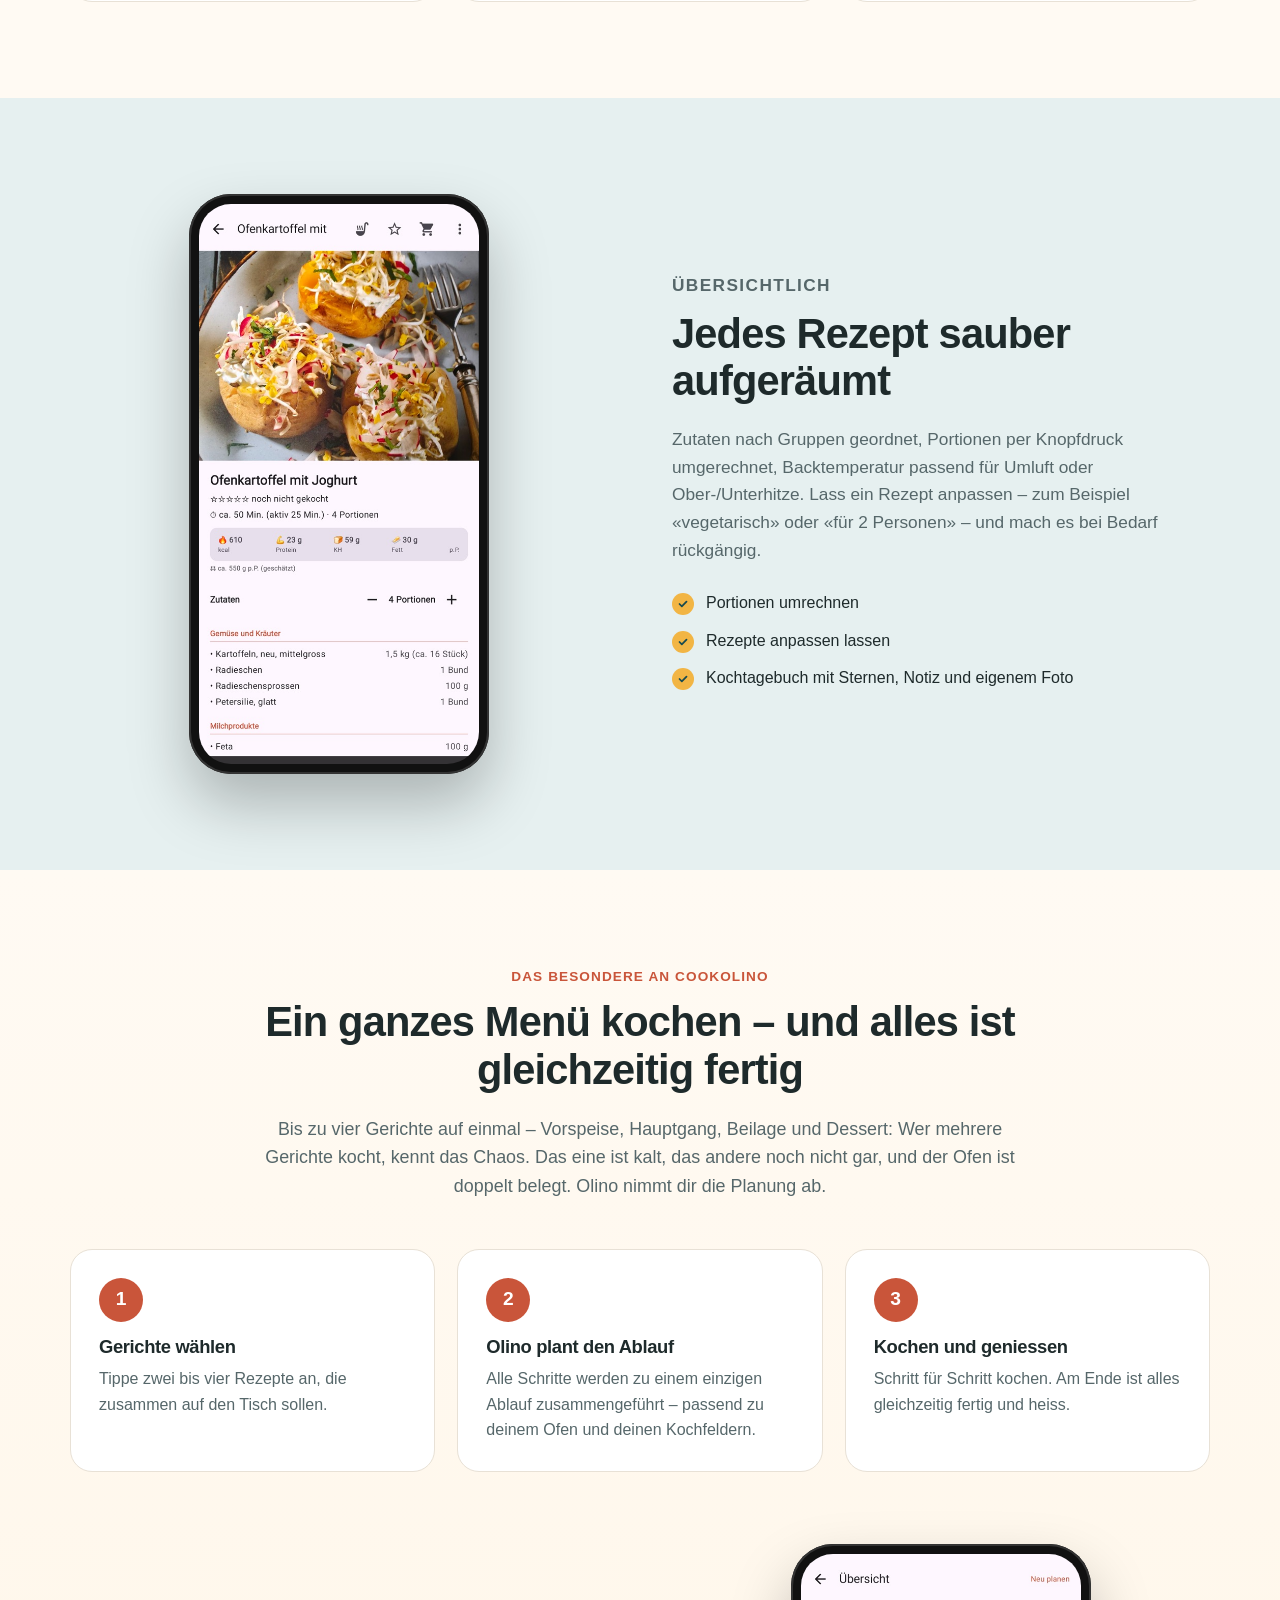
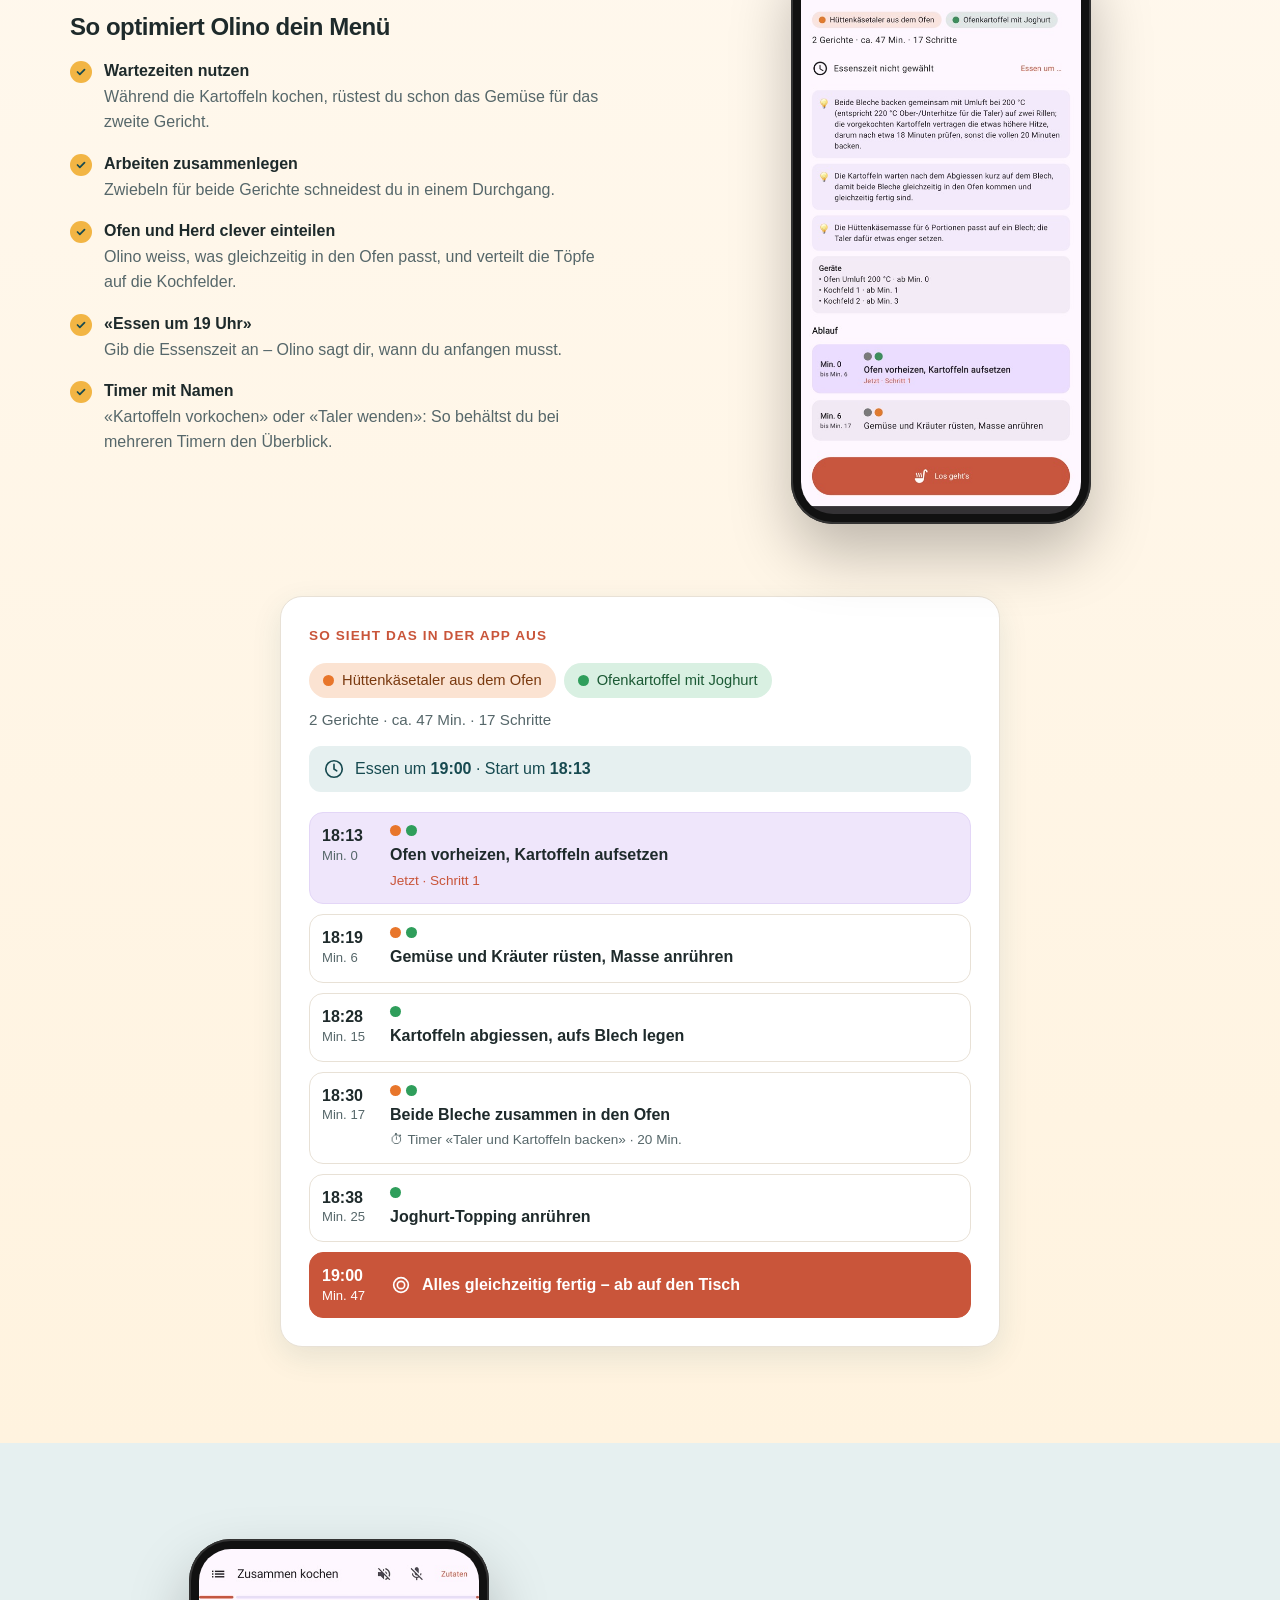
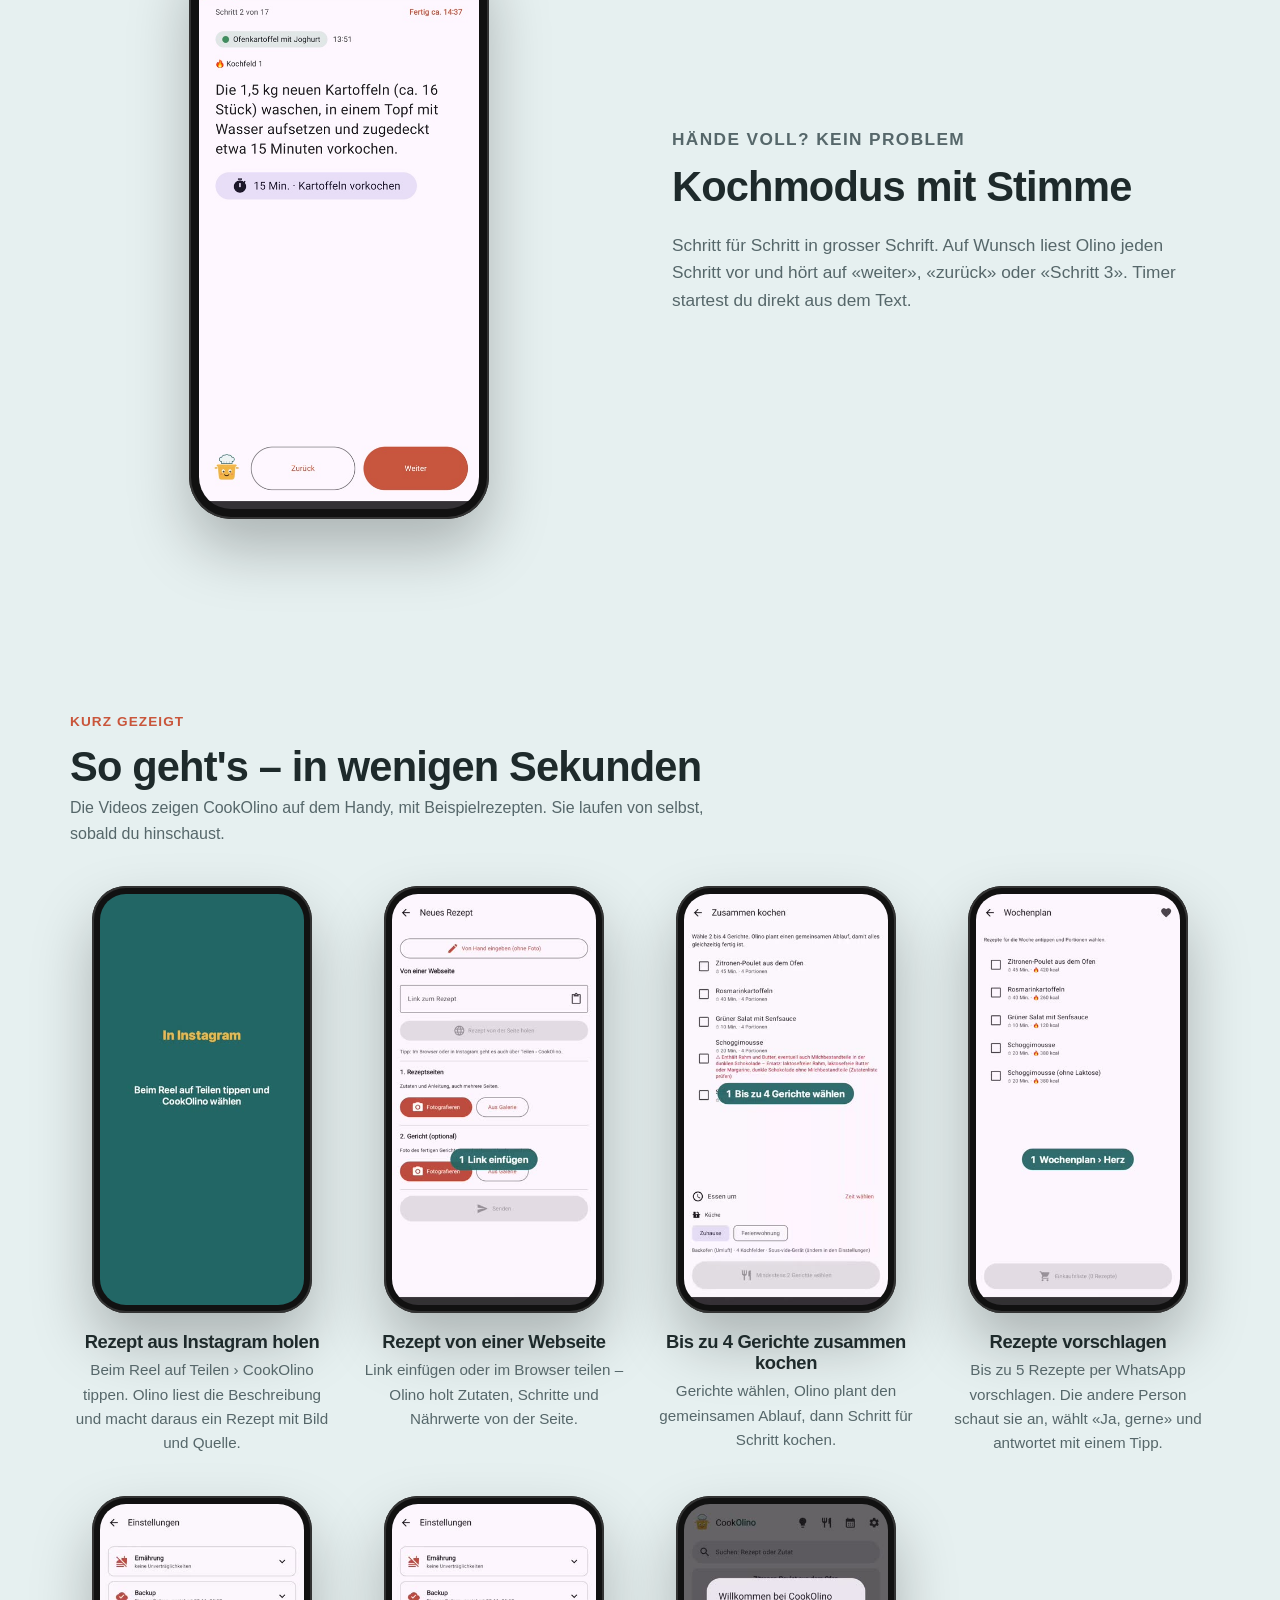
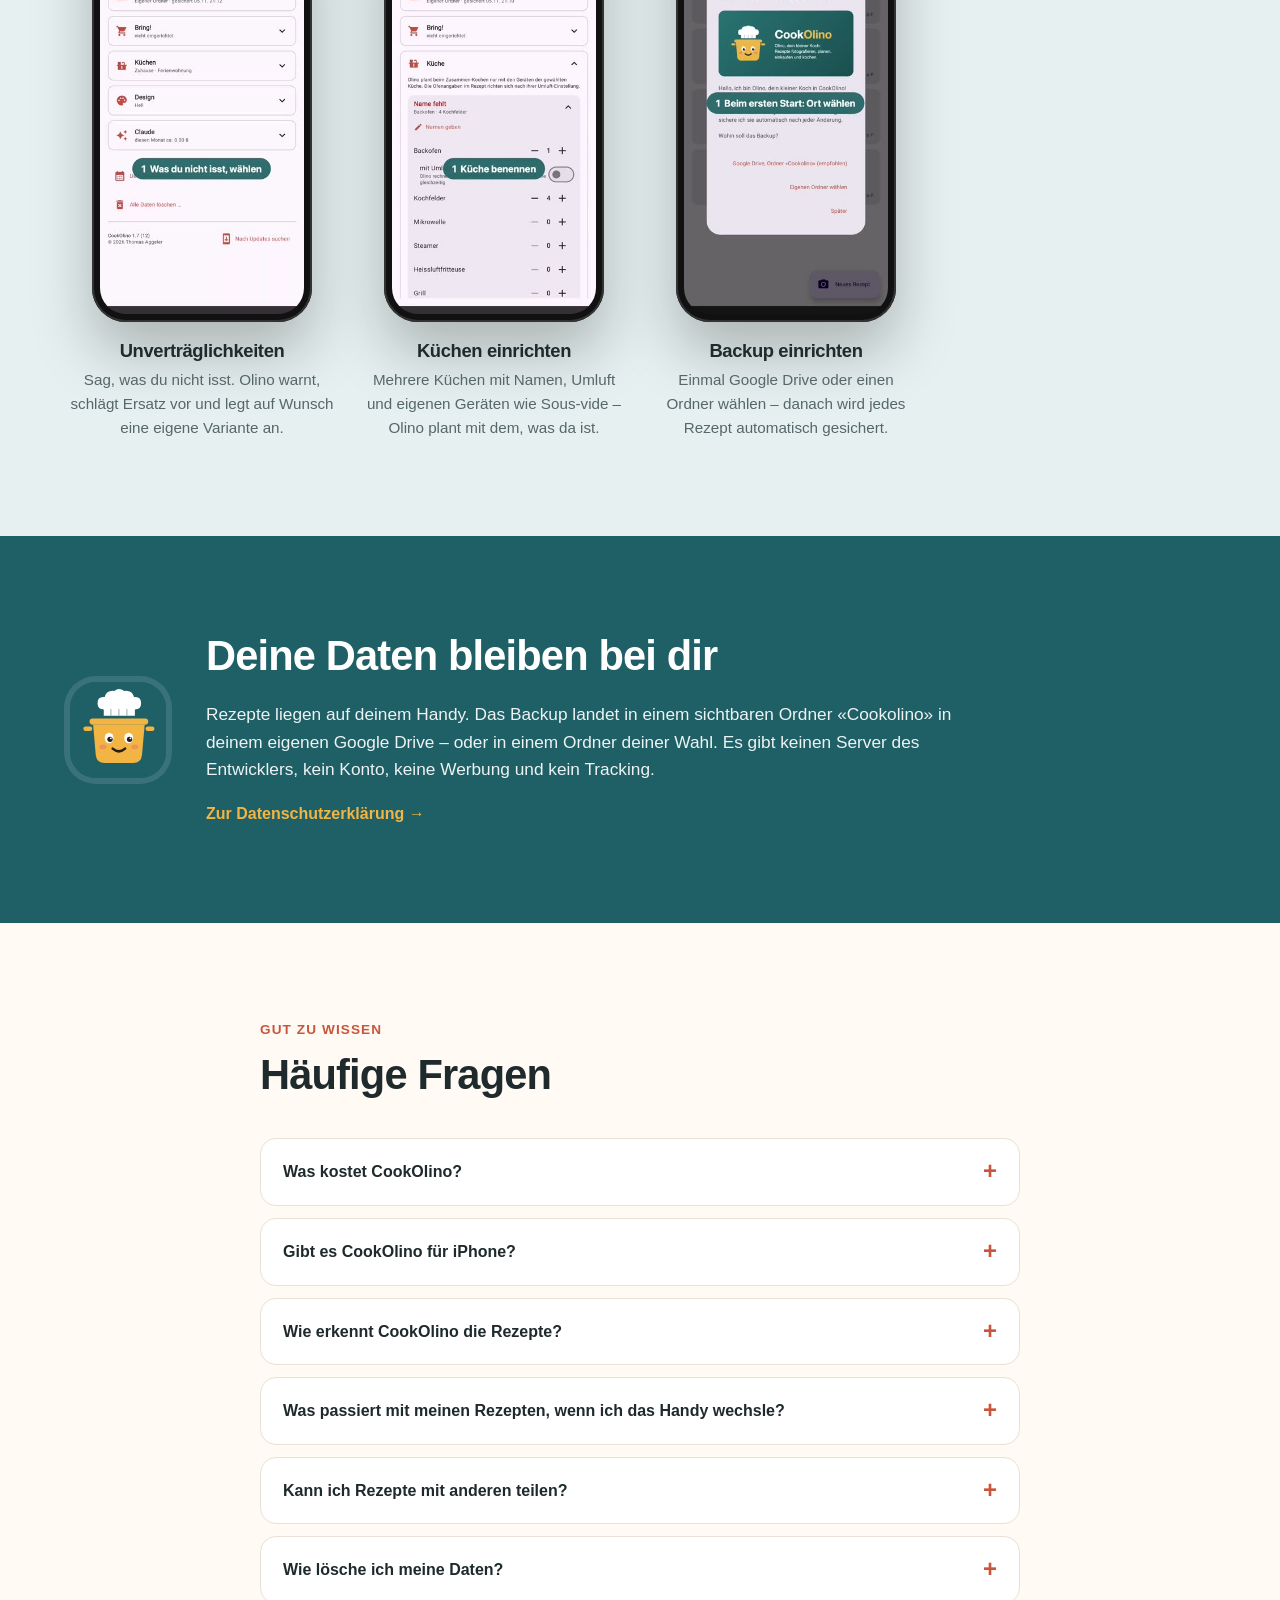
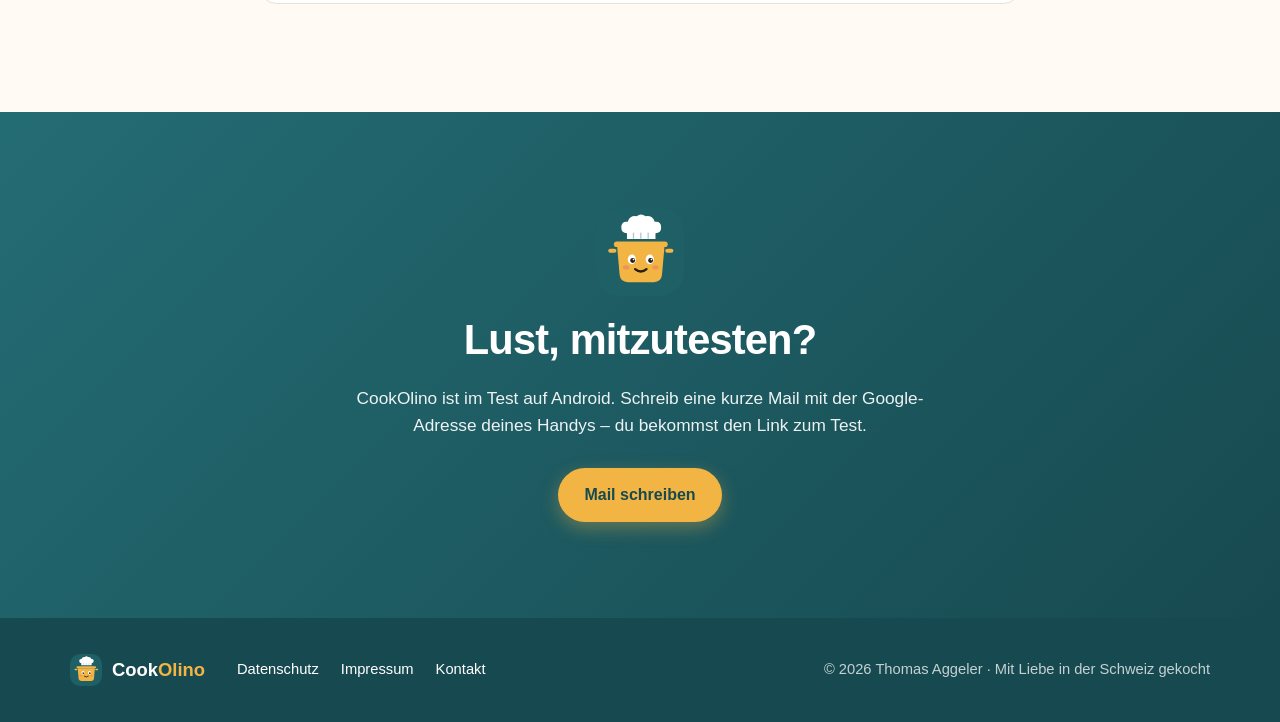
==== commit 46d4fd8d: "Website: Abschnitt «So geht's» mit 7 Anleitungsvideos, Instagram und bis zu 4 Gerichte erwähnt - Vid" ====
--- a/index.html
+++ b/index.html
@@ -12,7 +12,7 @@
 <meta property="og:url" content="https://cookolino.ch/">
 <link rel="icon" href="bilder/logo.svg" type="image/svg+xml">
 <link rel="apple-touch-icon" href="bilder/apple-touch-icon.png">
-<link rel="stylesheet" href="stil.css">
+<link rel="stylesheet" href="stil.css?v=20261105">
 </head>
 <body>
 
@@ -25,6 +25,7 @@
     <nav class="menue" aria-label="Hauptmenü">
       <a href="#funktionen">Funktionen</a>
       <a href="#zusammen">Zusammen kochen</a>
+      <a href="#anleitungen">So geht's</a>
       <a href="#daten">Deine Daten</a>
       <a href="#fragen">Fragen</a>
     </nav>
@@ -79,8 +80,8 @@
       </article>
       <article class="karte erscheint">
         <div class="symbol"><svg viewBox="0 0 24 24"><path d="M10 14a4 4 0 0 0 5.7 0l3-3a4 4 0 0 0-5.7-5.7l-1 1"/><path d="M14 10a4 4 0 0 0-5.7 0l-3 3a4 4 0 0 0 5.7 5.7l1-1"/></svg></div>
-        <h3>Rezepte aus dem Web</h3>
-        <p>Link einfügen oder im Browser teilen. Die Originalseite bleibt mit einem Tipp auf «Quelle» erreichbar.</p>
+        <h3>Webseiten und Instagram</h3>
+        <p>Link einfügen oder aus dem Browser und aus Instagram teilen. Die Originalseite bleibt mit einem Tipp auf «Quelle» erreichbar.</p>
       </article>
       <article class="karte erscheint">
         <div class="symbol"><svg viewBox="0 0 24 24"><path d="M12 3c-3 4-6 6-6 10a6 6 0 0 0 12 0c0-4-3-6-6-10z"/></svg></div>
@@ -131,14 +132,14 @@
     <div class="menue-kopf erscheint">
       <p class="ueber">Das Besondere an CookOlino</p>
       <h2>Ein ganzes Menü kochen – und alles ist gleichzeitig fertig</h2>
-      <p>Hauptgang, Beilage und Gemüse, oder Vorspeise und Dessert: Wer mehrere Gerichte kocht, kennt das Chaos. Das eine ist kalt, das andere noch nicht gar, und der Ofen ist doppelt belegt. Olino nimmt dir die Planung ab.</p>
+      <p>Bis zu vier Gerichte auf einmal – Vorspeise, Hauptgang, Beilage und Dessert: Wer mehrere Gerichte kocht, kennt das Chaos. Das eine ist kalt, das andere noch nicht gar, und der Ofen ist doppelt belegt. Olino nimmt dir die Planung ab.</p>
     </div>
 
     <ol class="schritte">
       <li class="erscheint">
         <span class="nummer">1</span>
         <h3>Gerichte wählen</h3>
-        <p>Tippe zwei oder drei Rezepte an, die zusammen auf den Tisch sollen.</p>
+        <p>Tippe zwei bis vier Rezepte an, die zusammen auf den Tisch sollen.</p>
       </li>
       <li class="erscheint">
         <span class="nummer">2</span>
@@ -202,6 +203,52 @@
   </div>
 </section>
 
+<!-- Anleitungen -->
+<section id="anleitungen" class="abschnitt abschnitt-zart">
+  <div class="rahmen">
+    <p class="ueber">Kurz gezeigt</p>
+    <h2>So geht's – in wenigen Sekunden</h2>
+    <p class="anleitungen-einleitung">Die Videos zeigen CookOlino auf dem Handy, mit Beispielrezepten. Sie laufen von selbst, sobald du hinschaust.</p>
+    <div class="anleitungen">
+      <article class="anleitung erscheint">
+        <div class="handy handy-klein"><video src="videos/instagram.mp4" poster="videos/instagram.jpg" muted loop playsinline preload="none" aria-label="Video: Rezept aus Instagram holen"></video></div>
+        <h3>Rezept aus Instagram holen</h3>
+        <p>Beim Reel auf Teilen › CookOlino tippen. Olino liest die Beschreibung und macht daraus ein Rezept mit Bild und Quelle.</p>
+      </article>
+      <article class="anleitung erscheint">
+        <div class="handy handy-klein"><video src="videos/webseite.mp4" poster="videos/webseite.jpg" muted loop playsinline preload="none" aria-label="Video: Rezept von einer Webseite"></video></div>
+        <h3>Rezept von einer Webseite</h3>
+        <p>Link einfügen oder im Browser teilen – Olino holt Zutaten, Schritte und Nährwerte von der Seite.</p>
+      </article>
+      <article class="anleitung erscheint">
+        <div class="handy handy-klein"><video src="videos/zusammen-kochen.mp4" poster="videos/zusammen-kochen.jpg" muted loop playsinline preload="none" aria-label="Video: Bis zu 4 Gerichte zusammen kochen"></video></div>
+        <h3>Bis zu 4 Gerichte zusammen kochen</h3>
+        <p>Gerichte wählen, Olino plant den gemeinsamen Ablauf, dann Schritt für Schritt kochen.</p>
+      </article>
+      <article class="anleitung erscheint">
+        <div class="handy handy-klein"><video src="videos/vorschlagen.mp4" poster="videos/vorschlagen.jpg" muted loop playsinline preload="none" aria-label="Video: Rezepte vorschlagen"></video></div>
+        <h3>Rezepte vorschlagen</h3>
+        <p>Bis zu 5 Rezepte per WhatsApp vorschlagen. Die andere Person schaut sie an, wählt «Ja, gerne» und antwortet mit einem Tipp.</p>
+      </article>
+      <article class="anleitung erscheint">
+        <div class="handy handy-klein"><video src="videos/unvertraeglichkeiten.mp4" poster="videos/unvertraeglichkeiten.jpg" muted loop playsinline preload="none" aria-label="Video: Unverträglichkeiten"></video></div>
+        <h3>Unverträglichkeiten</h3>
+        <p>Sag, was du nicht isst. Olino warnt, schlägt Ersatz vor und legt auf Wunsch eine eigene Variante an.</p>
+      </article>
+      <article class="anleitung erscheint">
+        <div class="handy handy-klein"><video src="videos/kuechen.mp4" poster="videos/kuechen.jpg" muted loop playsinline preload="none" aria-label="Video: Küchen einrichten"></video></div>
+        <h3>Küchen einrichten</h3>
+        <p>Mehrere Küchen mit Namen, Umluft und eigenen Geräten wie Sous-vide – Olino plant mit dem, was da ist.</p>
+      </article>
+      <article class="anleitung erscheint">
+        <div class="handy handy-klein"><video src="videos/backup.mp4" poster="videos/backup.jpg" muted loop playsinline preload="none" aria-label="Video: Backup einrichten"></video></div>
+        <h3>Backup einrichten</h3>
+        <p>Einmal Google Drive oder einen Ordner wählen – danach wird jedes Rezept automatisch gesichert.</p>
+      </article>
+    </div>
+  </div>
+</section>
+
 <!-- Daten -->
 <section id="daten" class="abschnitt band">
   <div class="rahmen band-innen erscheint">
@@ -276,6 +323,11 @@
     eintraege.forEach((e) => { if (e.isIntersecting) { e.target.classList.add('sichtbar'); beobachter.unobserve(e.target); } });
   }, { threshold: 0.15 });
   document.querySelectorAll('.erscheint').forEach((el) => beobachter.observe(el));
+  // Anleitungsvideos nur abspielen, solange sie zu sehen sind
+  const videoBeobachter = new IntersectionObserver((eintraege) => {
+    eintraege.forEach((e) => { if (e.isIntersecting) { e.target.play().catch(() => {}); } else { e.target.pause(); } });
+  }, { threshold: 0.4 });
+  document.querySelectorAll('.anleitung video').forEach((v) => videoBeobachter.observe(v));
 </script>
 </body>
 </html>
--- a/stil.css
+++ b/stil.css
@@ -190,6 +190,17 @@
 .ablauf-liste li.fertig .ablauf-zeit, .ablauf-liste li.fertig .ablauf-zeit b { color: #fff; }
 .ablauf-liste li.fertig .ablauf-text { flex-direction: row; align-items: center; gap: 10px; }
 
+/* Anleitungsvideos */
+.anleitungen-einleitung { color: var(--text-leise); max-width: 40em; margin: -16px 0 40px; }
+.anleitungen { display: grid; grid-template-columns: repeat(auto-fill, minmax(240px, 1fr)); gap: 40px 28px; }
+.anleitung { display: flex; flex-direction: column; align-items: center; text-align: center; }
+.anleitung h3 { margin: 18px 0 6px; }
+.anleitung p { color: var(--text-leise); margin: 0; font-size: .95rem; max-width: 22em; }
+.handy-klein { width: 220px; border-radius: 34px; padding: 8px; }
+.handy video { display: block; width: 100%; aspect-ratio: 720 / 1450; border-radius: 26px; background: #f3eee6; object-fit: cover; }
+.anleitungen .anleitung:nth-child(3n+2) { transition-delay: .08s; }
+.anleitungen .anleitung:nth-child(3n) { transition-delay: .16s; }
+
 /* Bewegung */
 .erscheint { opacity: 0; transform: translateY(24px); transition: opacity .7s ease, transform .7s ease; }
 .erscheint.sichtbar { opacity: 1; transform: none; }
@@ -219,6 +230,7 @@
 }
 @media (max-width: 600px) {
   .karten { grid-template-columns: 1fr; }
+  .anleitungen { grid-template-columns: 1fr; }
   .olino-schwebt { width: 84px; border-radius: 20px; }
   .fuss p { margin: 0; }
   .ablauf { padding: 20px; }
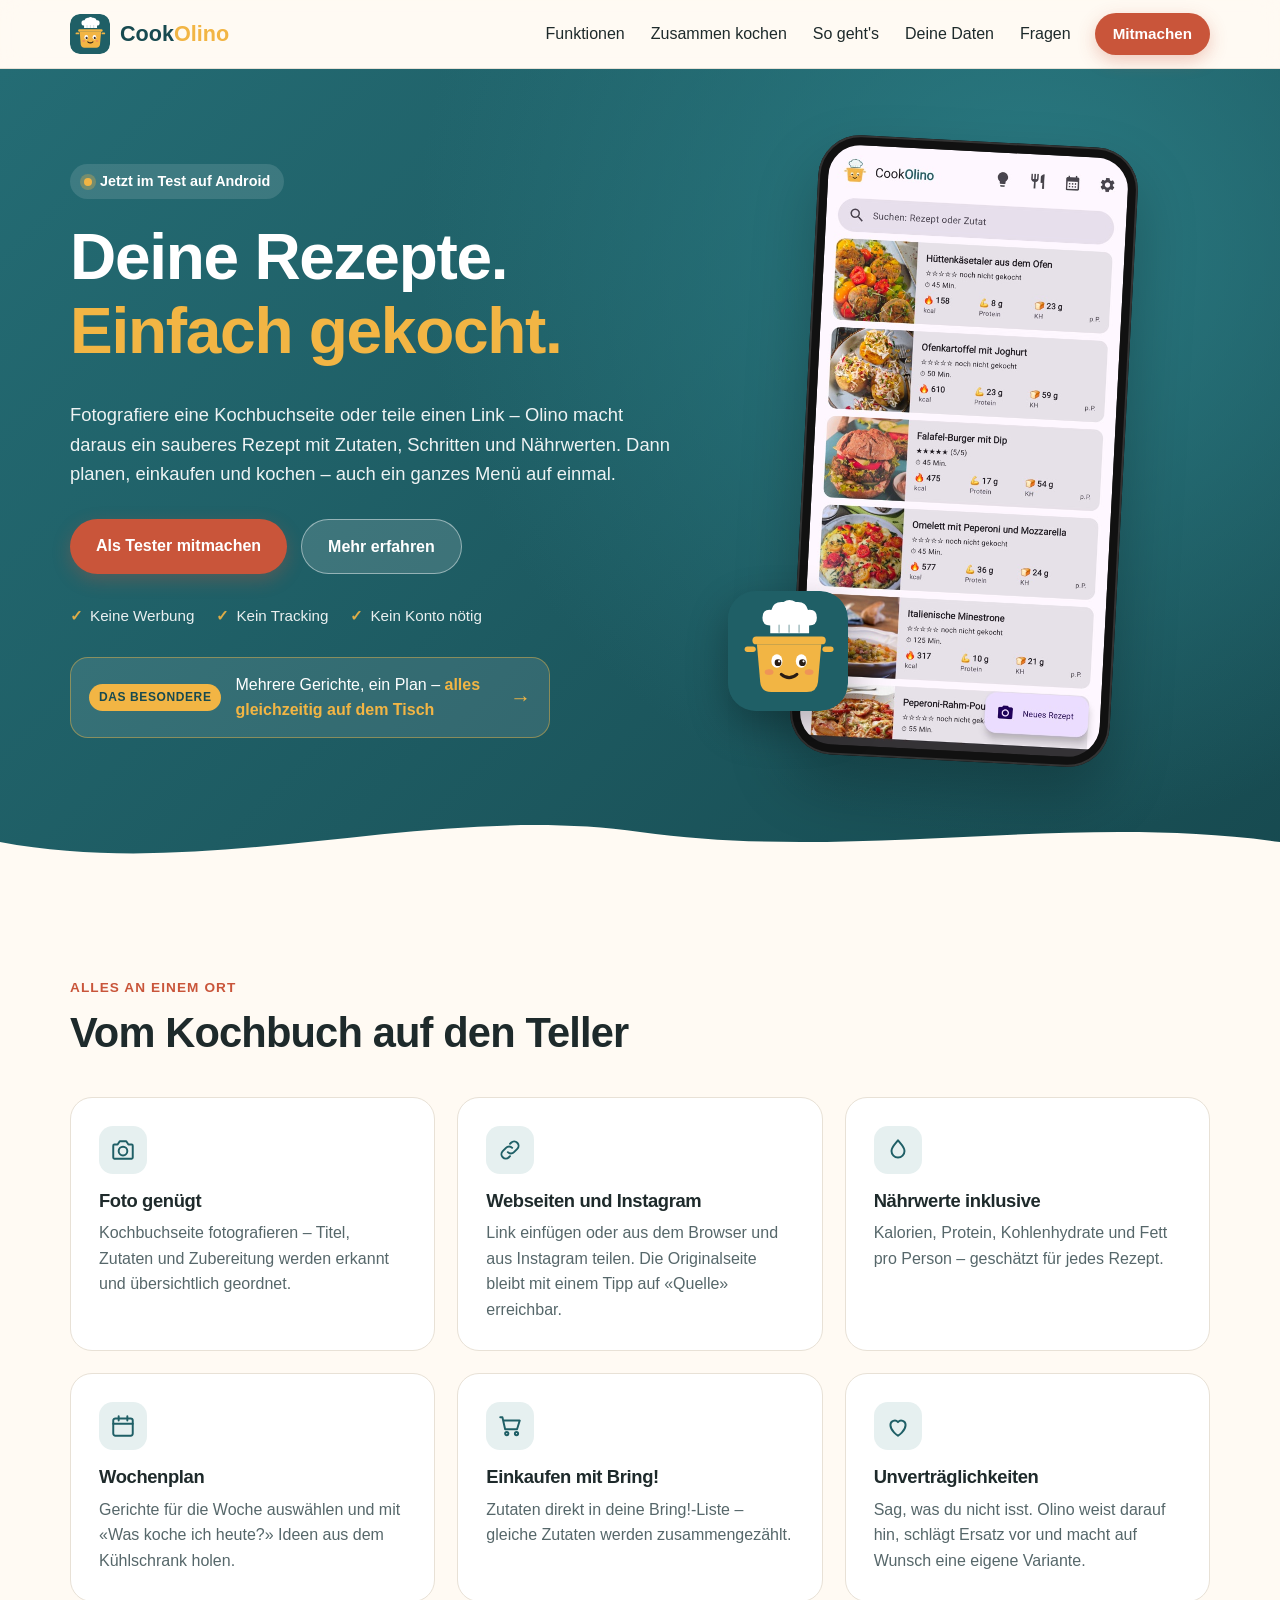
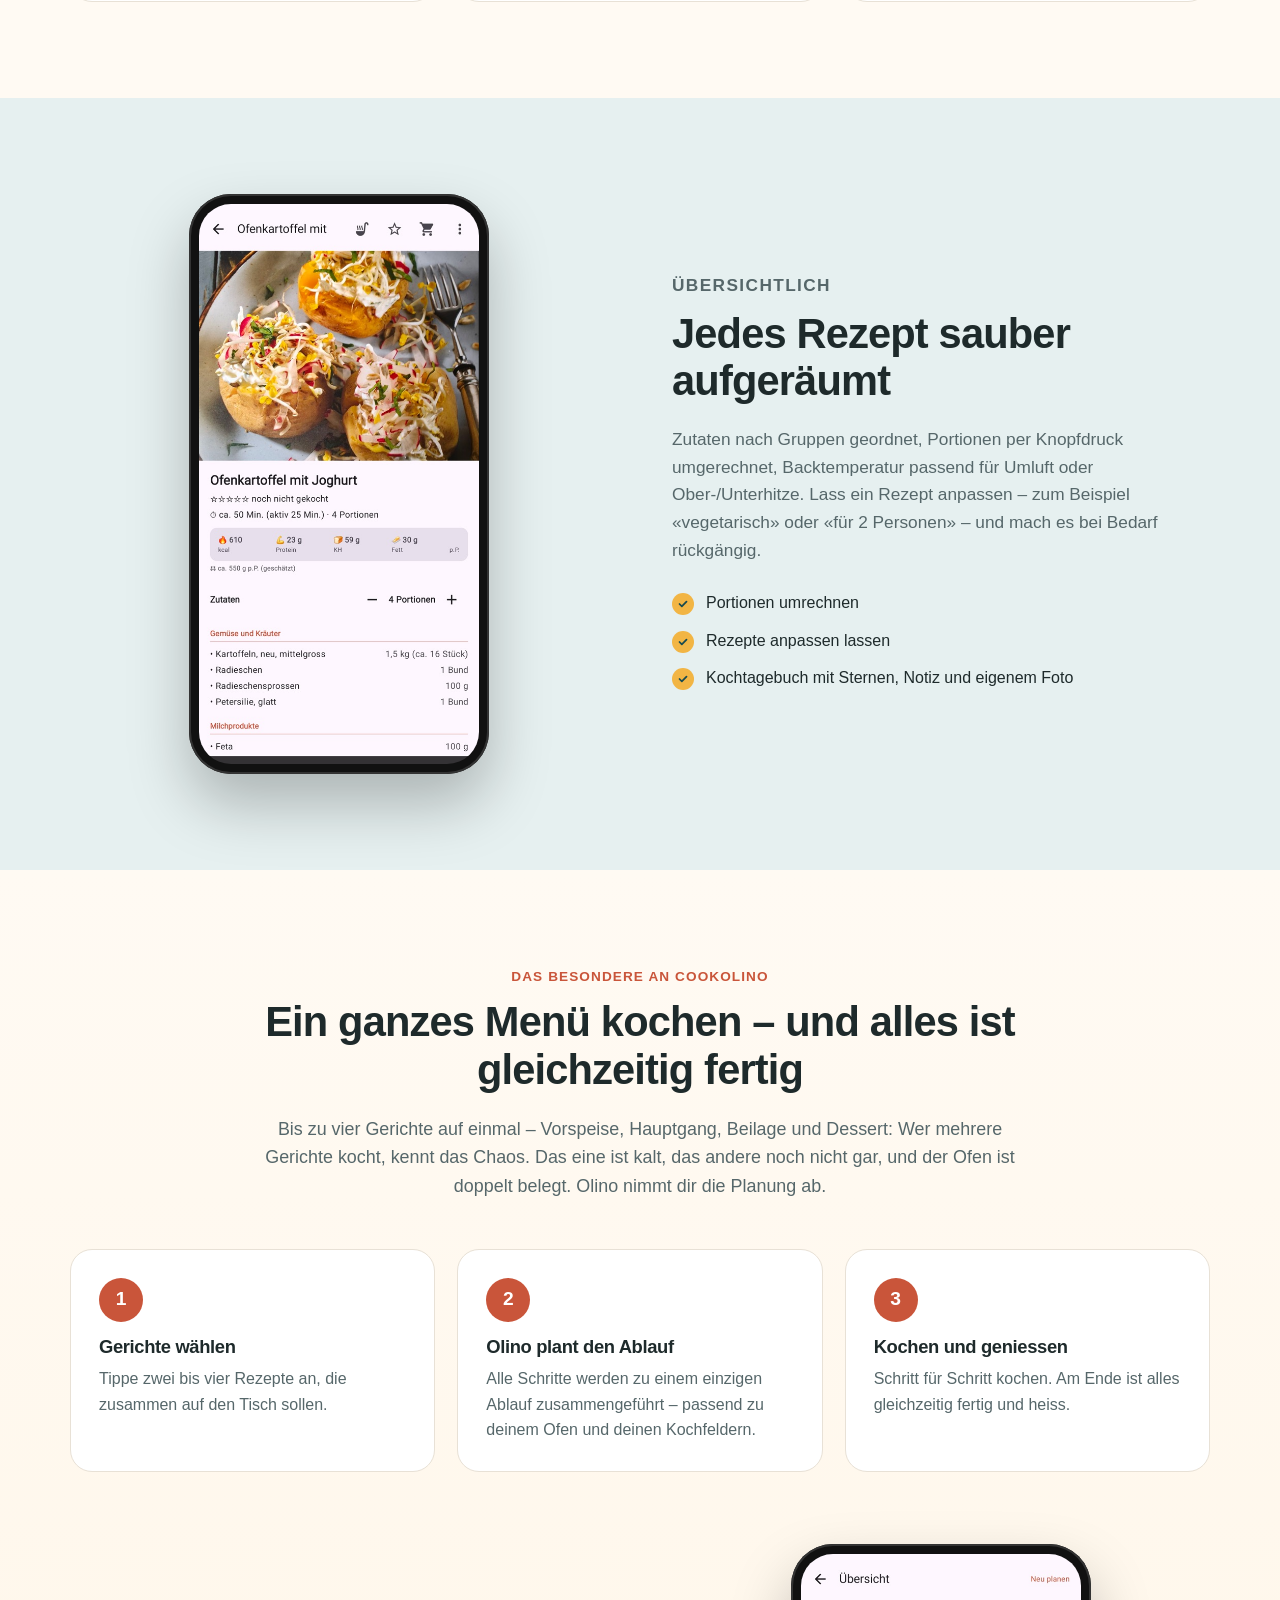
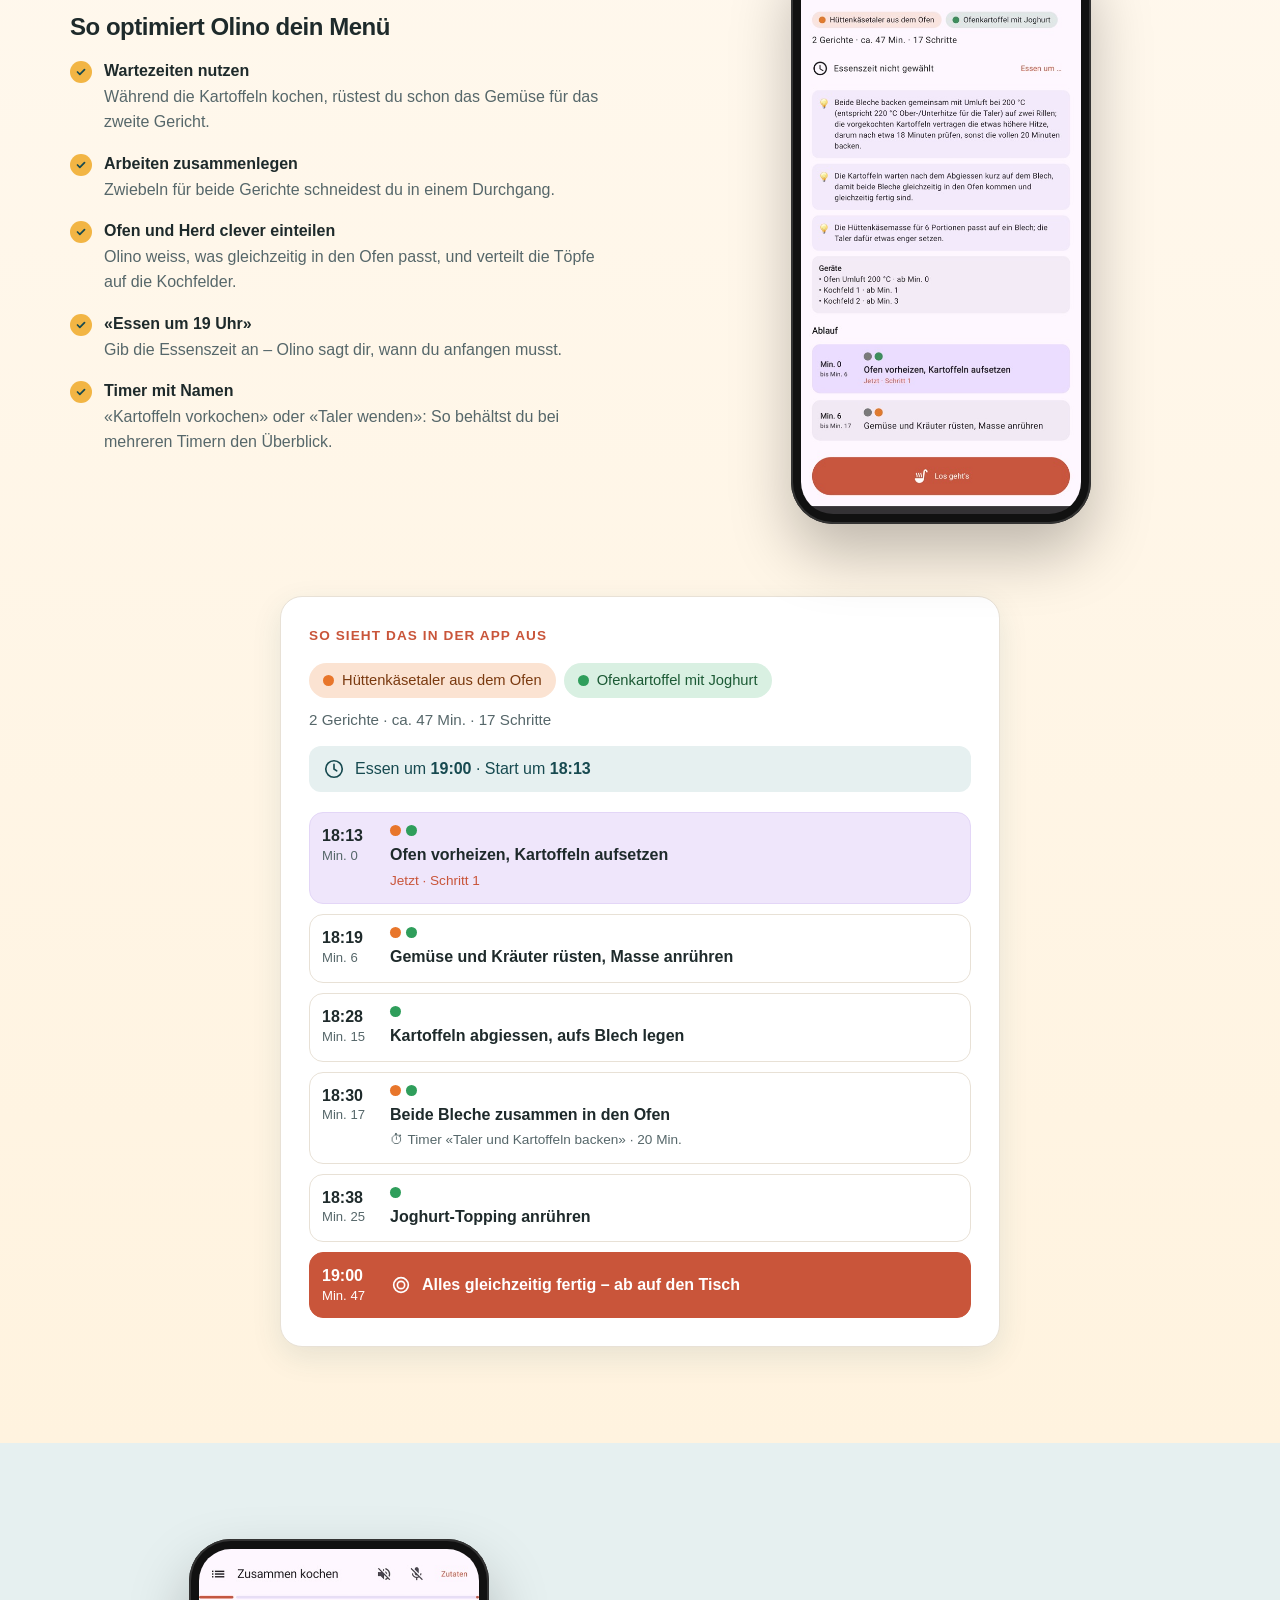
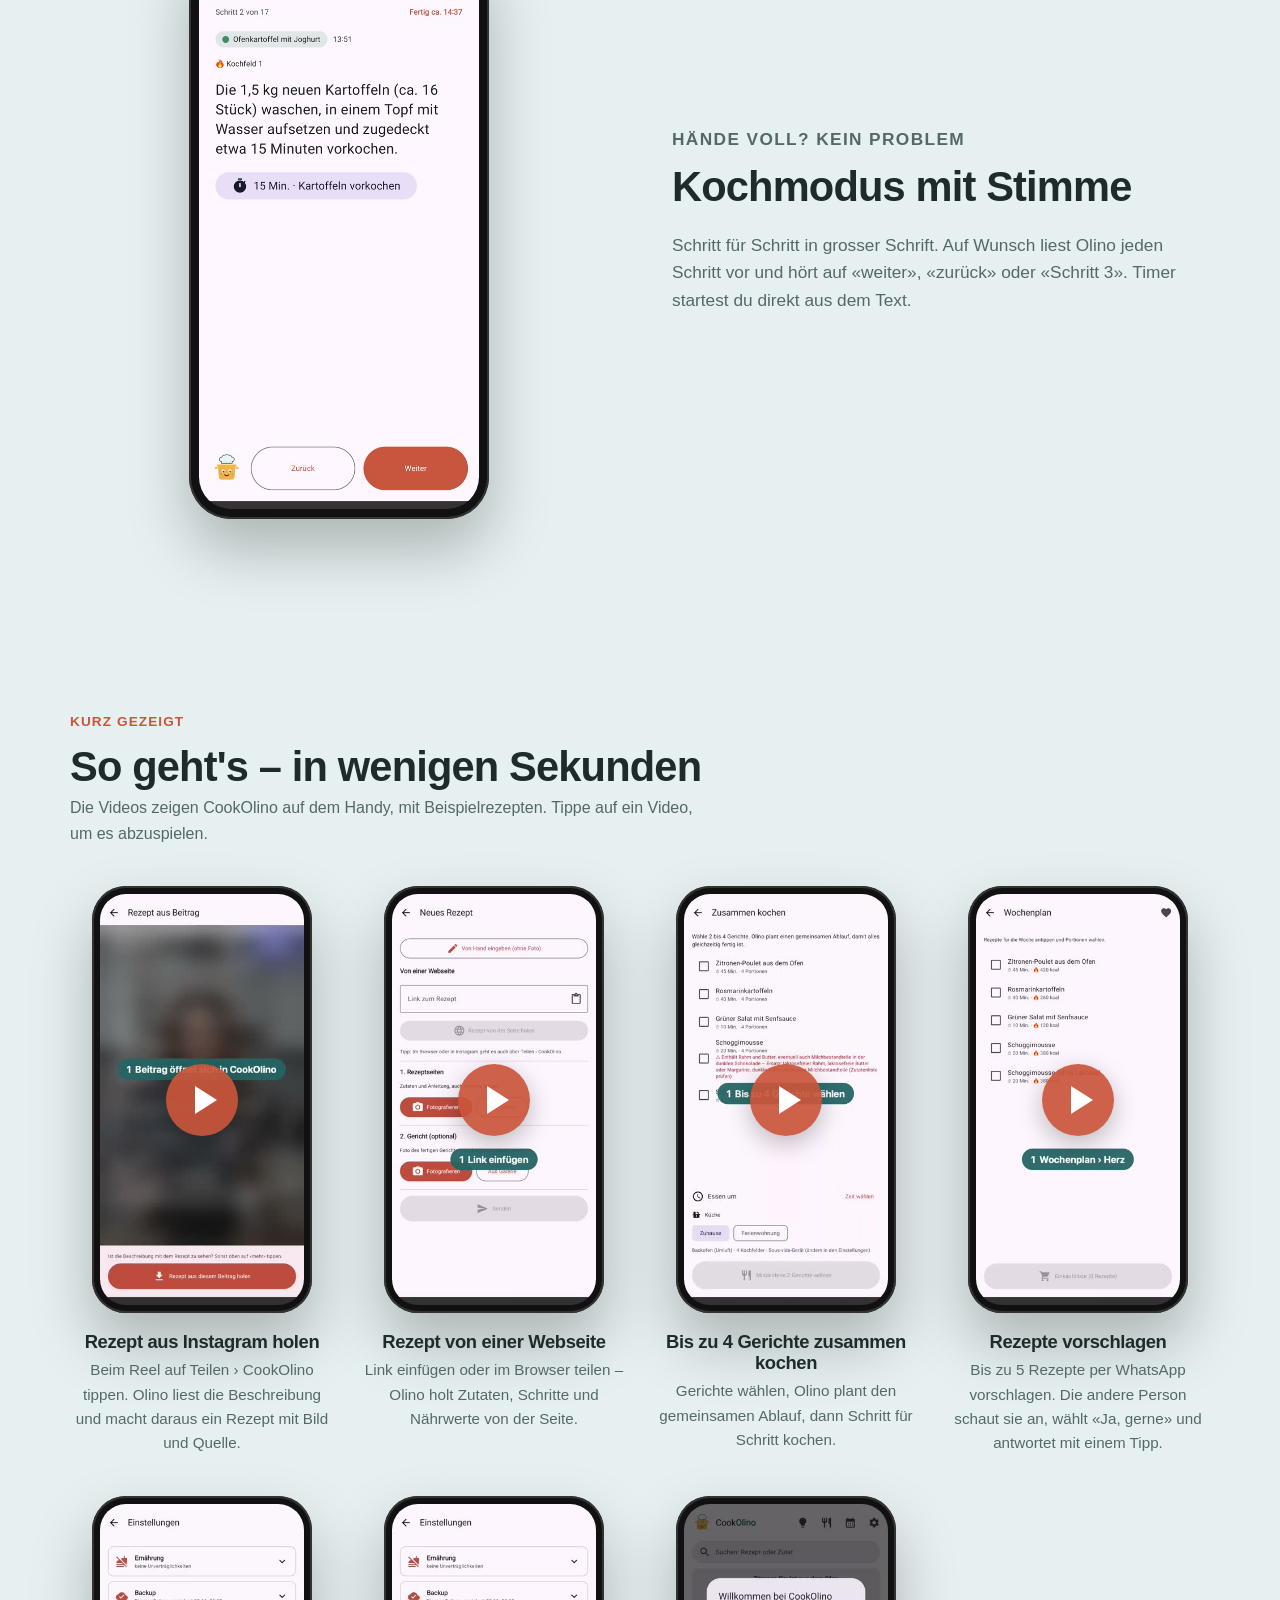
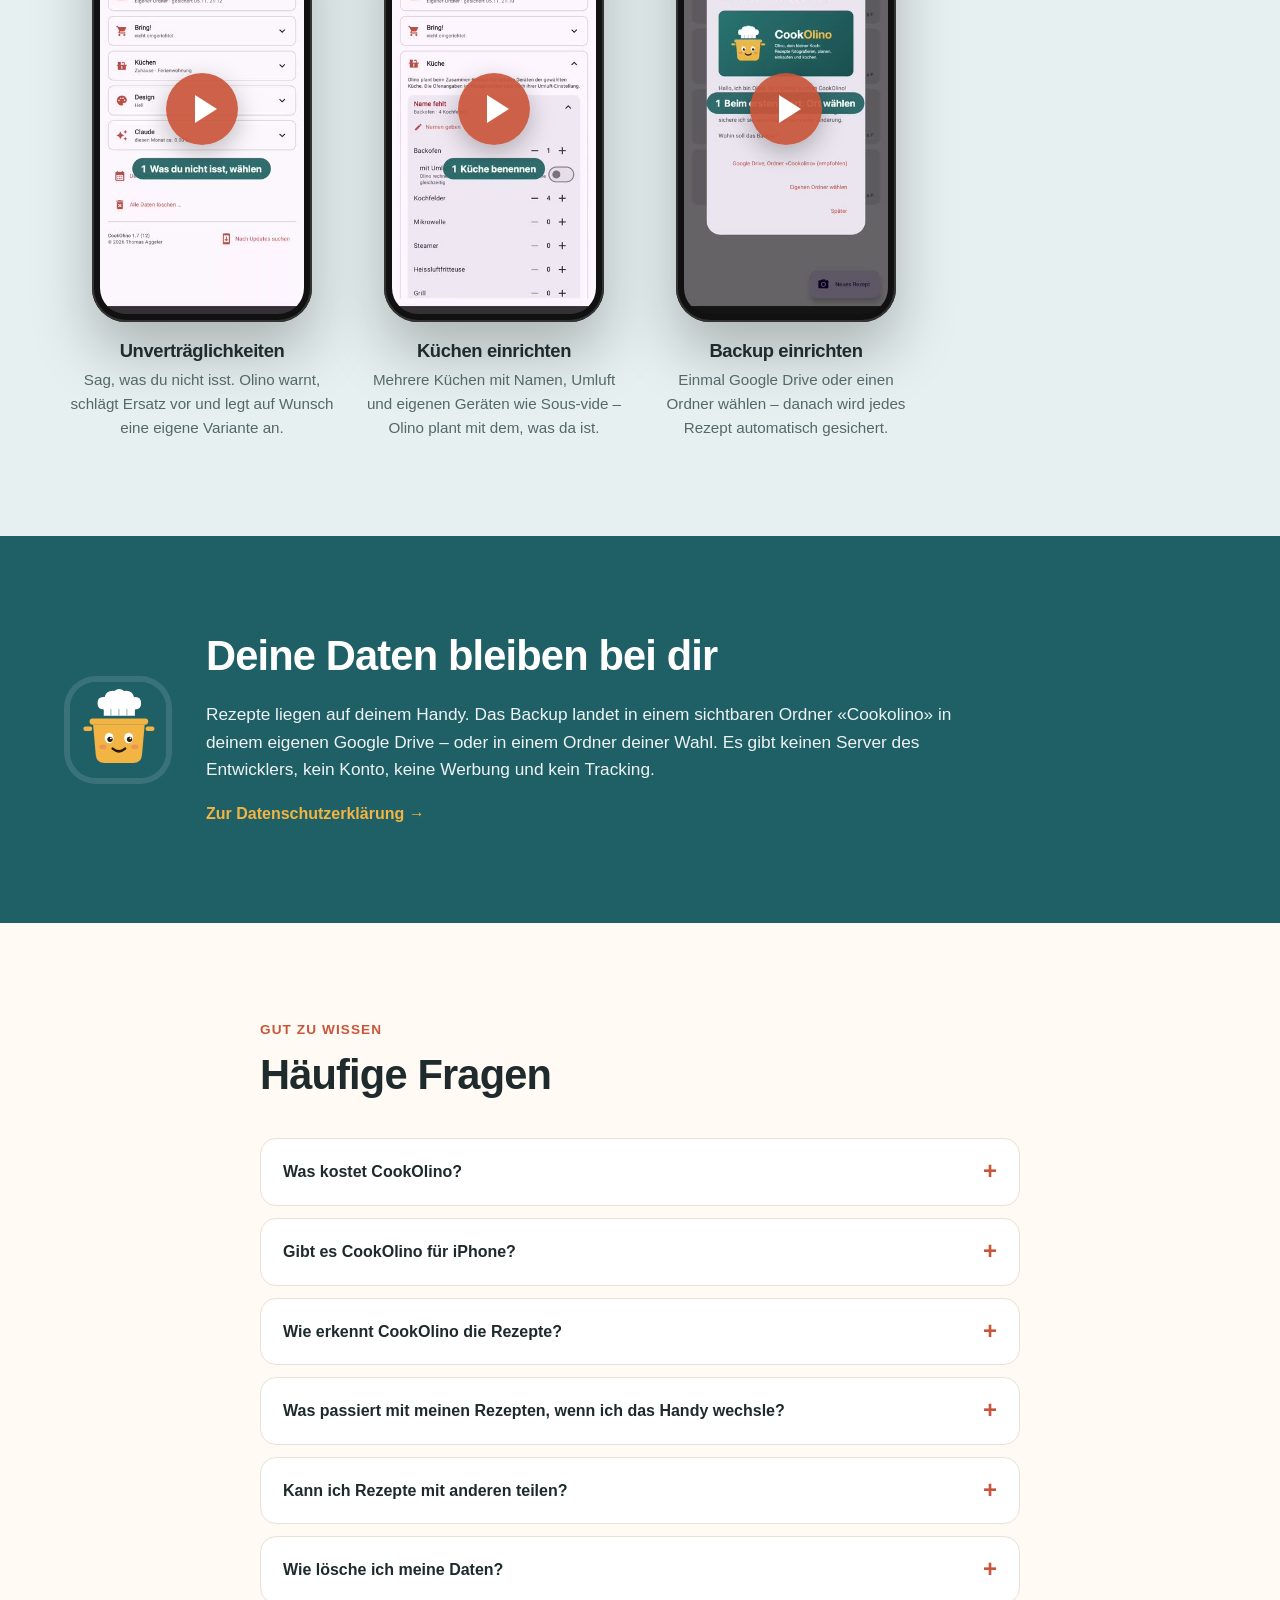
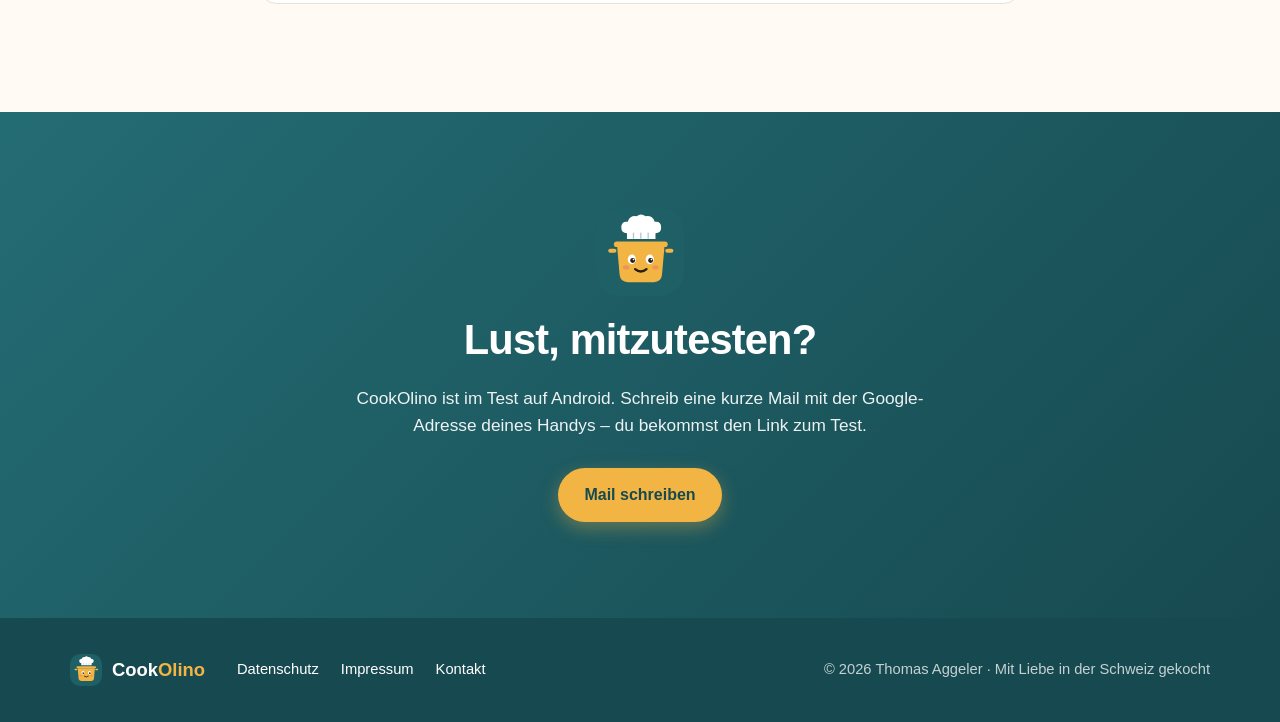
==== commit c345dba4: "Website: Anleitungsvideos nur per Klick abspielen, immer nur eines aufs Mal Co-Authored-By: Claude O" ====
--- a/index.html
+++ b/index.html
@@ -12,7 +12,7 @@
 <meta property="og:url" content="https://cookolino.ch/">
 <link rel="icon" href="bilder/logo.svg" type="image/svg+xml">
 <link rel="apple-touch-icon" href="bilder/apple-touch-icon.png">
-<link rel="stylesheet" href="stil.css?v=20261105">
+<link rel="stylesheet" href="stil.css?v=20261105b">
 </head>
 <body>
 
@@ -208,40 +208,40 @@
   <div class="rahmen">
     <p class="ueber">Kurz gezeigt</p>
     <h2>So geht's – in wenigen Sekunden</h2>
-    <p class="anleitungen-einleitung">Die Videos zeigen CookOlino auf dem Handy, mit Beispielrezepten. Sie laufen von selbst, sobald du hinschaust.</p>
+    <p class="anleitungen-einleitung">Die Videos zeigen CookOlino auf dem Handy, mit Beispielrezepten. Tippe auf ein Video, um es abzuspielen.</p>
     <div class="anleitungen">
       <article class="anleitung erscheint">
-        <div class="handy handy-klein"><video src="videos/instagram.mp4" poster="videos/instagram.jpg" muted loop playsinline preload="none" aria-label="Video: Rezept aus Instagram holen"></video></div>
+        <div class="handy handy-klein"><button class="video-knopf" type="button" aria-label="Rezept aus Instagram holen abspielen"><video src="videos/instagram.mp4" poster="videos/instagram.jpg" muted playsinline preload="none" aria-label="Rezept aus Instagram holen"></video><span class="abspielen" aria-hidden="true"></span></button></div>
         <h3>Rezept aus Instagram holen</h3>
         <p>Beim Reel auf Teilen › CookOlino tippen. Olino liest die Beschreibung und macht daraus ein Rezept mit Bild und Quelle.</p>
       </article>
       <article class="anleitung erscheint">
-        <div class="handy handy-klein"><video src="videos/webseite.mp4" poster="videos/webseite.jpg" muted loop playsinline preload="none" aria-label="Video: Rezept von einer Webseite"></video></div>
+        <div class="handy handy-klein"><button class="video-knopf" type="button" aria-label="Rezept von einer Webseite abspielen"><video src="videos/webseite.mp4" poster="videos/webseite.jpg" muted playsinline preload="none" aria-label="Rezept von einer Webseite"></video><span class="abspielen" aria-hidden="true"></span></button></div>
         <h3>Rezept von einer Webseite</h3>
         <p>Link einfügen oder im Browser teilen – Olino holt Zutaten, Schritte und Nährwerte von der Seite.</p>
       </article>
       <article class="anleitung erscheint">
-        <div class="handy handy-klein"><video src="videos/zusammen-kochen.mp4" poster="videos/zusammen-kochen.jpg" muted loop playsinline preload="none" aria-label="Video: Bis zu 4 Gerichte zusammen kochen"></video></div>
+        <div class="handy handy-klein"><button class="video-knopf" type="button" aria-label="Bis zu 4 Gerichte zusammen kochen abspielen"><video src="videos/zusammen-kochen.mp4" poster="videos/zusammen-kochen.jpg" muted playsinline preload="none" aria-label="Bis zu 4 Gerichte zusammen kochen"></video><span class="abspielen" aria-hidden="true"></span></button></div>
         <h3>Bis zu 4 Gerichte zusammen kochen</h3>
         <p>Gerichte wählen, Olino plant den gemeinsamen Ablauf, dann Schritt für Schritt kochen.</p>
       </article>
       <article class="anleitung erscheint">
-        <div class="handy handy-klein"><video src="videos/vorschlagen.mp4" poster="videos/vorschlagen.jpg" muted loop playsinline preload="none" aria-label="Video: Rezepte vorschlagen"></video></div>
+        <div class="handy handy-klein"><button class="video-knopf" type="button" aria-label="Rezepte vorschlagen abspielen"><video src="videos/vorschlagen.mp4" poster="videos/vorschlagen.jpg" muted playsinline preload="none" aria-label="Rezepte vorschlagen"></video><span class="abspielen" aria-hidden="true"></span></button></div>
         <h3>Rezepte vorschlagen</h3>
         <p>Bis zu 5 Rezepte per WhatsApp vorschlagen. Die andere Person schaut sie an, wählt «Ja, gerne» und antwortet mit einem Tipp.</p>
       </article>
       <article class="anleitung erscheint">
-        <div class="handy handy-klein"><video src="videos/unvertraeglichkeiten.mp4" poster="videos/unvertraeglichkeiten.jpg" muted loop playsinline preload="none" aria-label="Video: Unverträglichkeiten"></video></div>
+        <div class="handy handy-klein"><button class="video-knopf" type="button" aria-label="Unverträglichkeiten abspielen"><video src="videos/unvertraeglichkeiten.mp4" poster="videos/unvertraeglichkeiten.jpg" muted playsinline preload="none" aria-label="Unverträglichkeiten"></video><span class="abspielen" aria-hidden="true"></span></button></div>
         <h3>Unverträglichkeiten</h3>
         <p>Sag, was du nicht isst. Olino warnt, schlägt Ersatz vor und legt auf Wunsch eine eigene Variante an.</p>
       </article>
       <article class="anleitung erscheint">
-        <div class="handy handy-klein"><video src="videos/kuechen.mp4" poster="videos/kuechen.jpg" muted loop playsinline preload="none" aria-label="Video: Küchen einrichten"></video></div>
+        <div class="handy handy-klein"><button class="video-knopf" type="button" aria-label="Küchen einrichten abspielen"><video src="videos/kuechen.mp4" poster="videos/kuechen.jpg" muted playsinline preload="none" aria-label="Küchen einrichten"></video><span class="abspielen" aria-hidden="true"></span></button></div>
         <h3>Küchen einrichten</h3>
         <p>Mehrere Küchen mit Namen, Umluft und eigenen Geräten wie Sous-vide – Olino plant mit dem, was da ist.</p>
       </article>
       <article class="anleitung erscheint">
-        <div class="handy handy-klein"><video src="videos/backup.mp4" poster="videos/backup.jpg" muted loop playsinline preload="none" aria-label="Video: Backup einrichten"></video></div>
+        <div class="handy handy-klein"><button class="video-knopf" type="button" aria-label="Backup einrichten abspielen"><video src="videos/backup.mp4" poster="videos/backup.jpg" muted playsinline preload="none" aria-label="Backup einrichten"></video><span class="abspielen" aria-hidden="true"></span></button></div>
         <h3>Backup einrichten</h3>
         <p>Einmal Google Drive oder einen Ordner wählen – danach wird jedes Rezept automatisch gesichert.</p>
       </article>
@@ -323,11 +323,26 @@
     eintraege.forEach((e) => { if (e.isIntersecting) { e.target.classList.add('sichtbar'); beobachter.unobserve(e.target); } });
   }, { threshold: 0.15 });
   document.querySelectorAll('.erscheint').forEach((el) => beobachter.observe(el));
-  // Anleitungsvideos nur abspielen, solange sie zu sehen sind
+  // Anleitungsvideos: Start per Klick, immer nur eines aufs Mal; nochmals klicken hält an
+  const knoepfe = document.querySelectorAll('.video-knopf');
+  knoepfe.forEach((k) => {
+    const v = k.querySelector('video');
+    k.addEventListener('click', () => {
+      if (v.paused) {
+        knoepfe.forEach((andere) => { if (andere !== k) andere.querySelector('video').pause(); });
+        if (v.ended) v.currentTime = 0;
+        v.play().catch(() => {});
+      } else v.pause();
+    });
+    v.addEventListener('play', () => k.classList.add('laeuft'));
+    v.addEventListener('pause', () => k.classList.remove('laeuft'));
+    v.addEventListener('ended', () => k.classList.remove('laeuft'));
+  });
+  // Video ausserhalb des Bildes anhalten
   const videoBeobachter = new IntersectionObserver((eintraege) => {
-    eintraege.forEach((e) => { if (e.isIntersecting) { e.target.play().catch(() => {}); } else { e.target.pause(); } });
-  }, { threshold: 0.4 });
-  document.querySelectorAll('.anleitung video').forEach((v) => videoBeobachter.observe(v));
+    eintraege.forEach((e) => { if (!e.isIntersecting) e.target.pause(); });
+  }, { threshold: 0.2 });
+  knoepfe.forEach((k) => videoBeobachter.observe(k.querySelector('video')));
 </script>
 </body>
 </html>
--- a/stil.css
+++ b/stil.css
@@ -198,6 +198,13 @@
 .anleitung p { color: var(--text-leise); margin: 0; font-size: .95rem; max-width: 22em; }
 .handy-klein { width: 220px; border-radius: 34px; padding: 8px; }
 .handy video { display: block; width: 100%; aspect-ratio: 720 / 1450; border-radius: 26px; background: #f3eee6; object-fit: cover; }
+.video-knopf { position: relative; display: block; width: 100%; padding: 0; border: 0; background: none; cursor: pointer; border-radius: 26px; }
+.video-knopf:focus-visible { outline: 3px solid var(--gelb); outline-offset: 4px; }
+.abspielen { position: absolute; inset: 0; margin: auto; width: 72px; height: 72px; border-radius: 50%; background: rgba(201, 85, 58, .92);
+  box-shadow: 0 8px 24px rgba(0, 0, 0, .25); transition: opacity .2s, transform .2s; }
+.abspielen::after { content: ""; position: absolute; left: 29px; top: 22px; border-style: solid; border-width: 14px 0 14px 22px; border-color: transparent transparent transparent #fff; }
+.video-knopf:hover .abspielen { transform: scale(1.08); }
+.video-knopf.laeuft .abspielen { opacity: 0; }
 .anleitungen .anleitung:nth-child(3n+2) { transition-delay: .08s; }
 .anleitungen .anleitung:nth-child(3n) { transition-delay: .16s; }
 
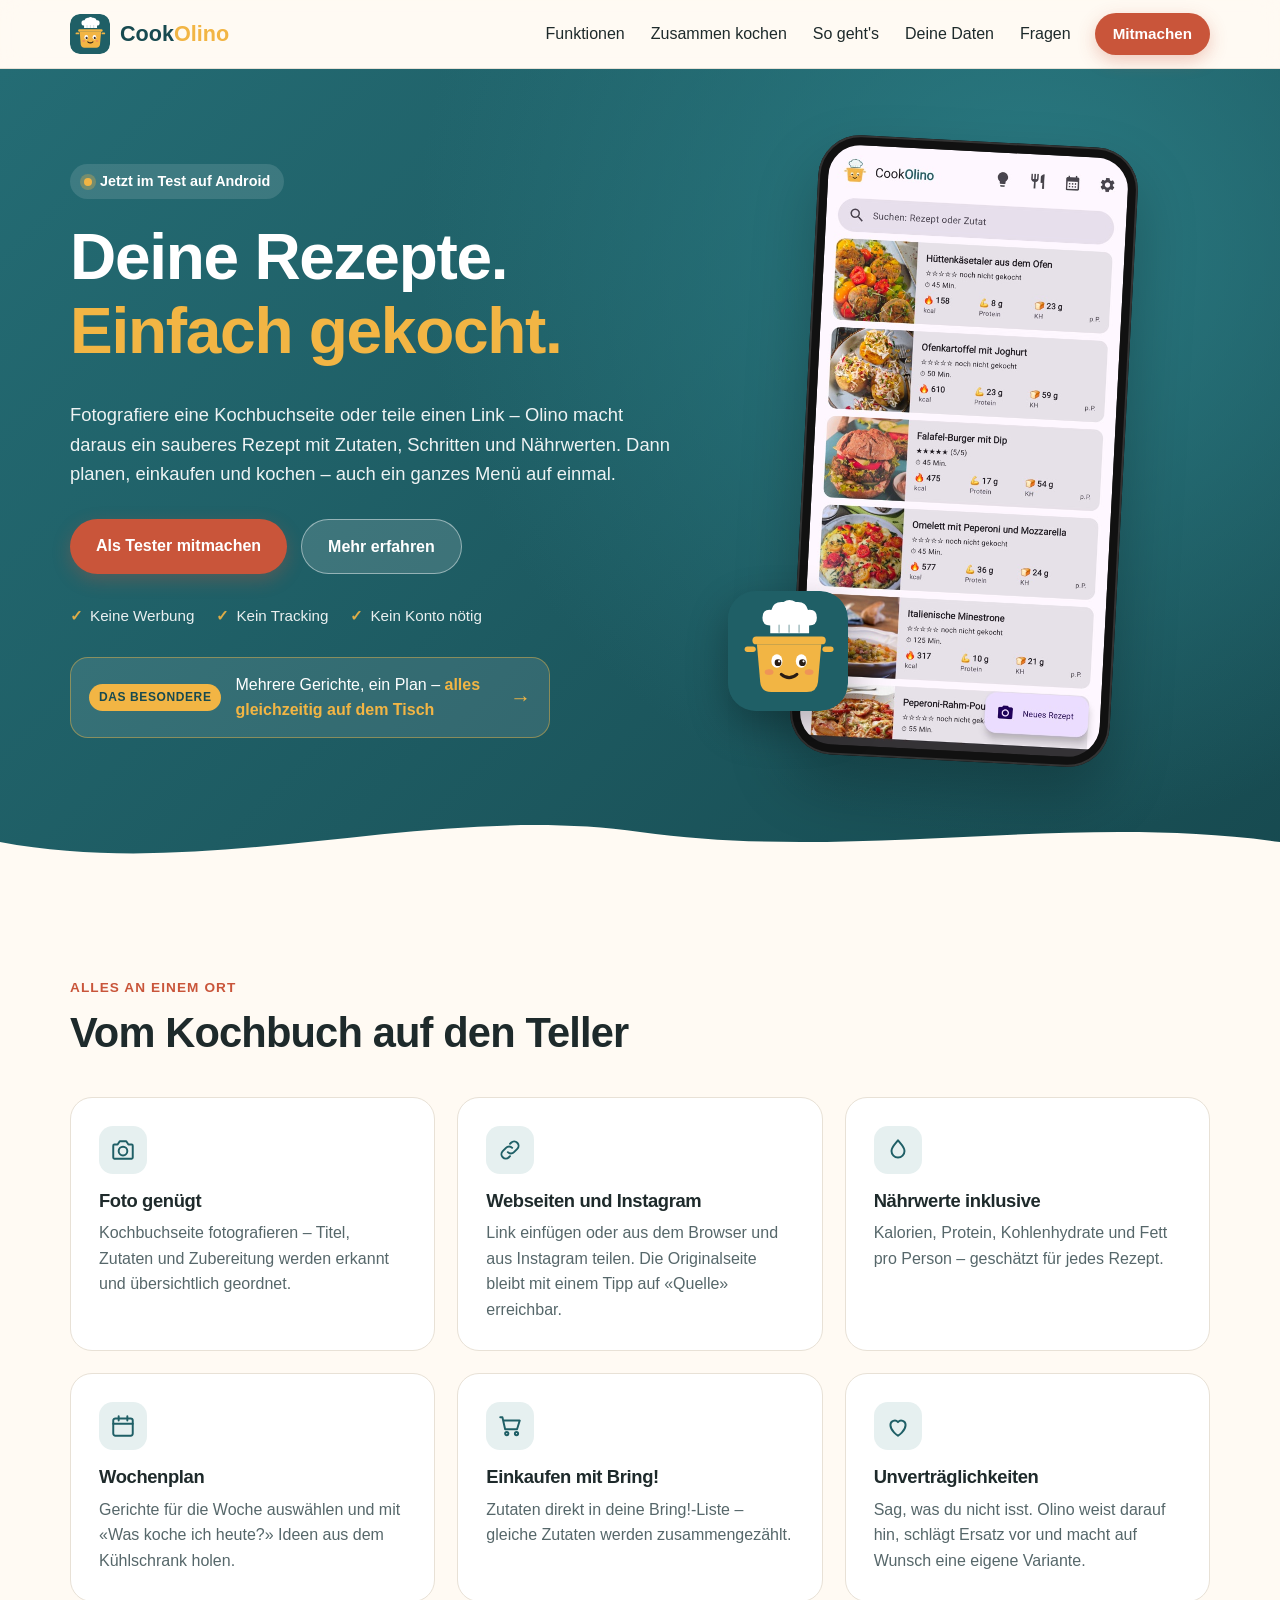
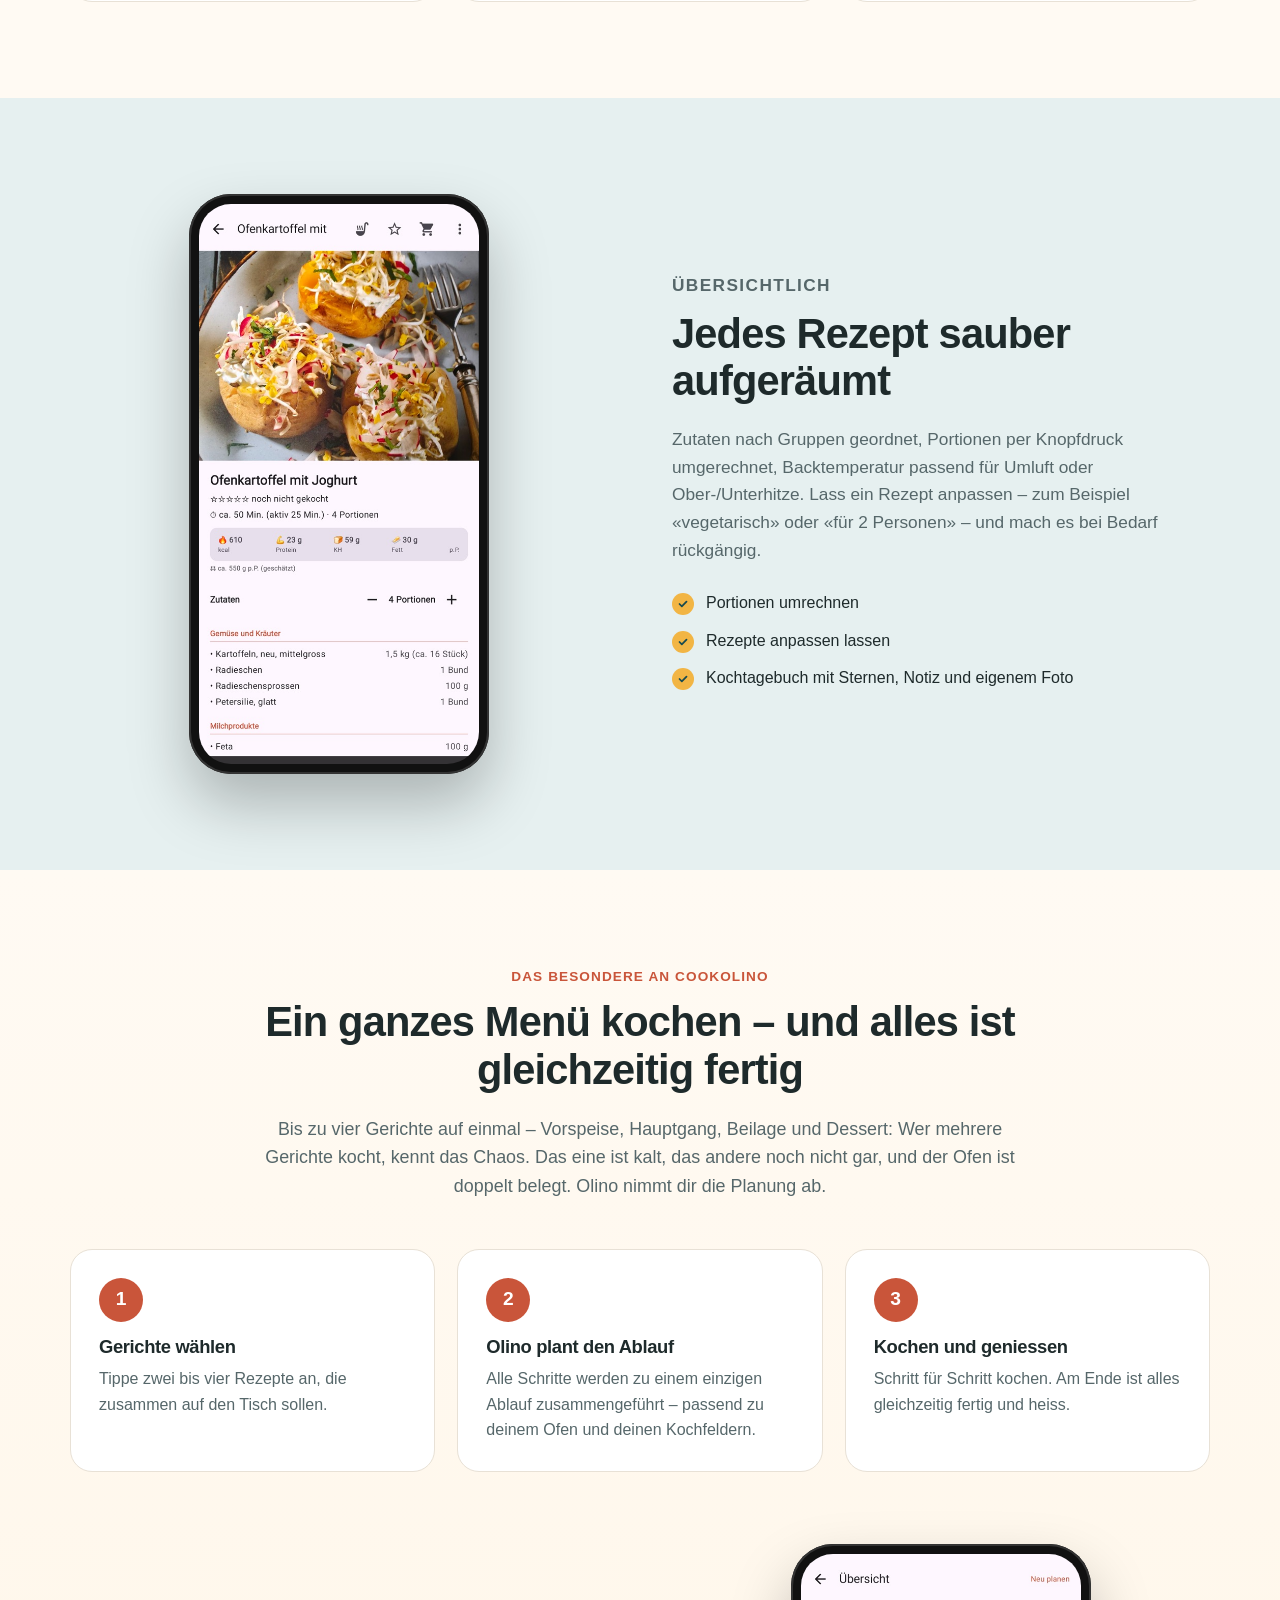
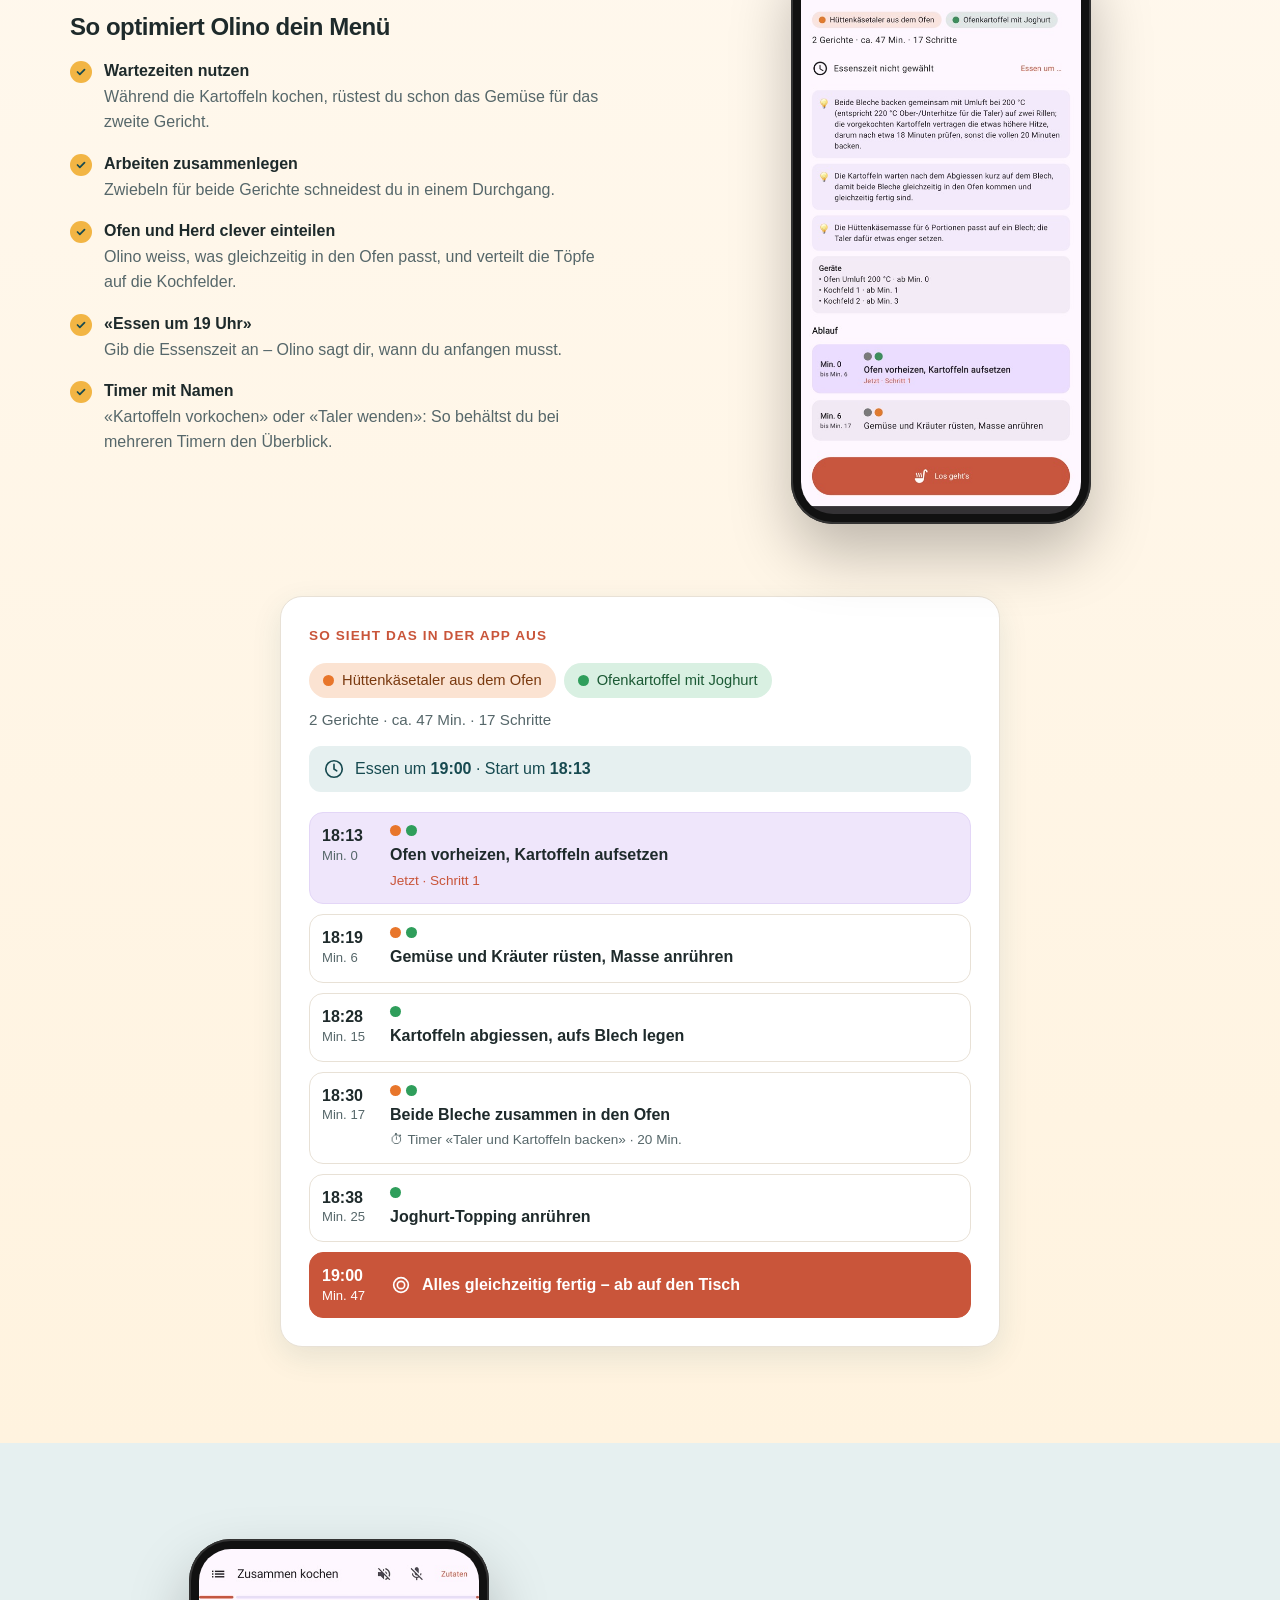
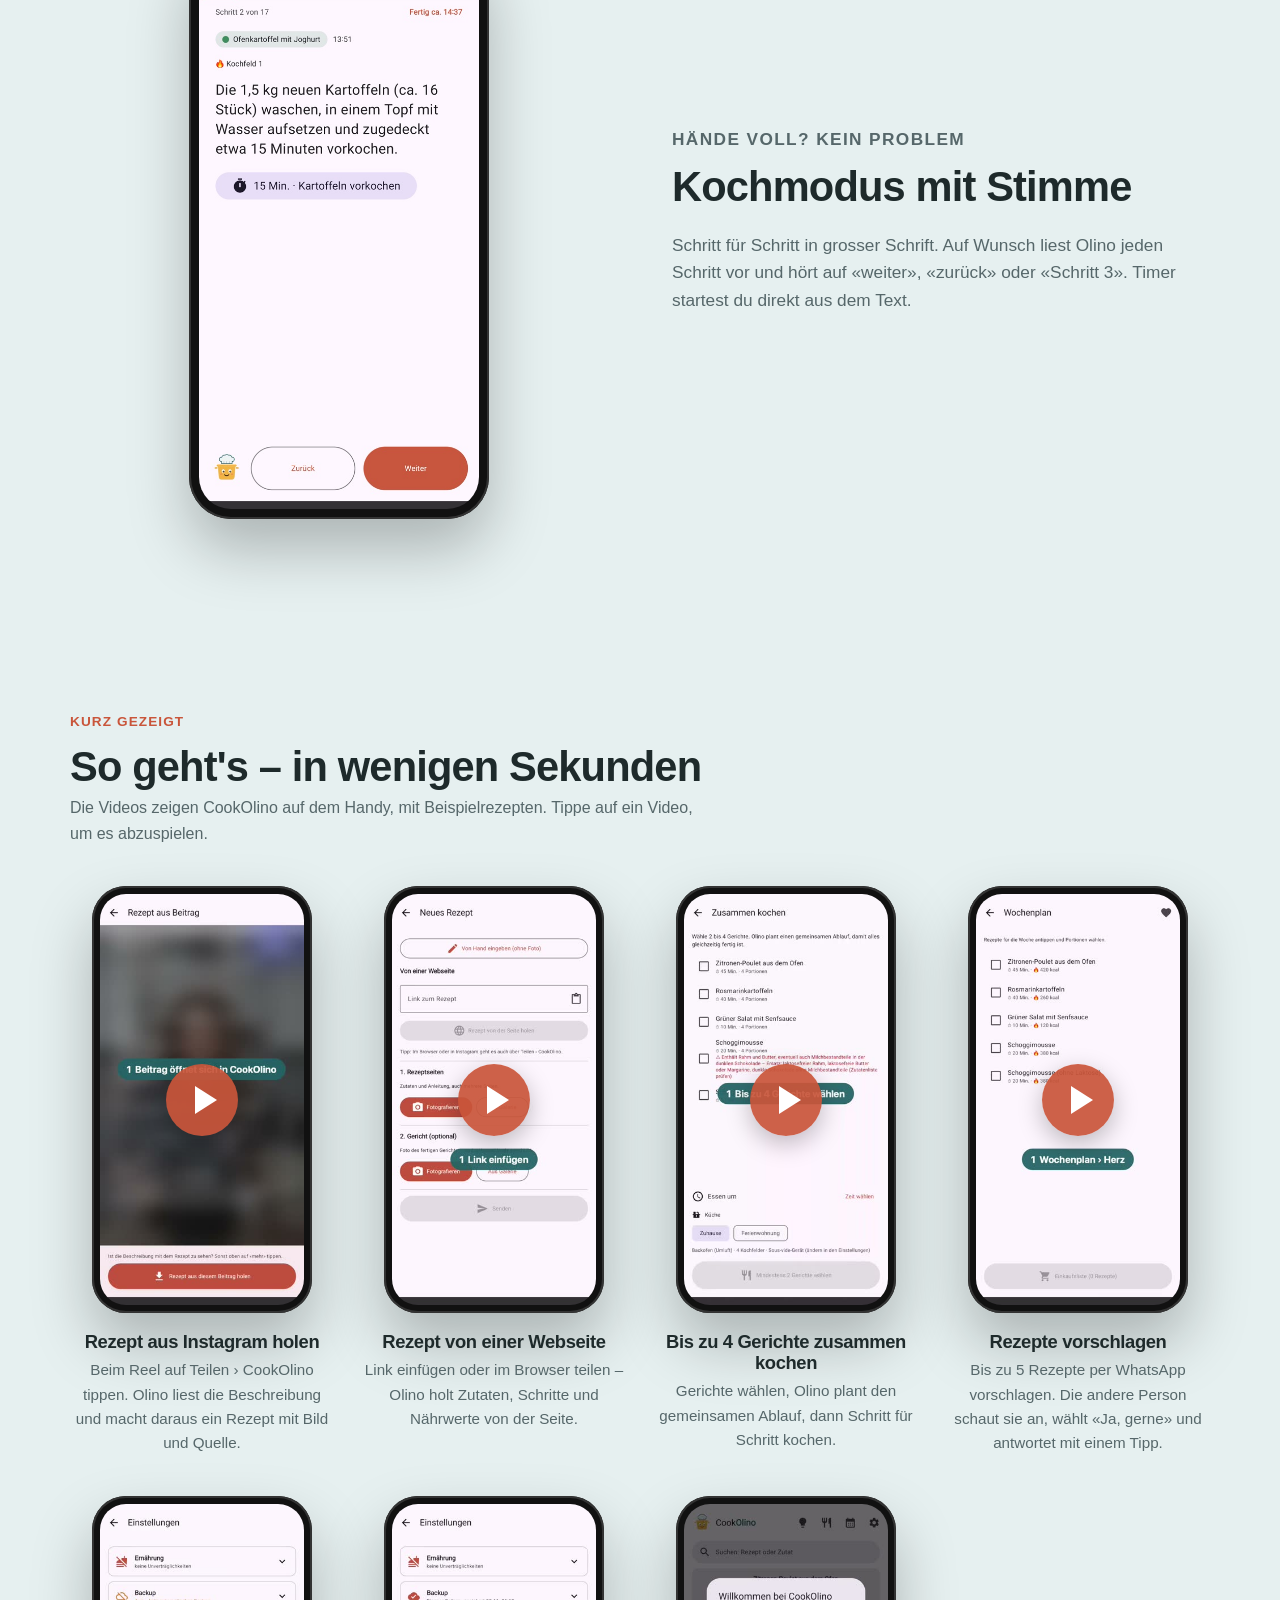
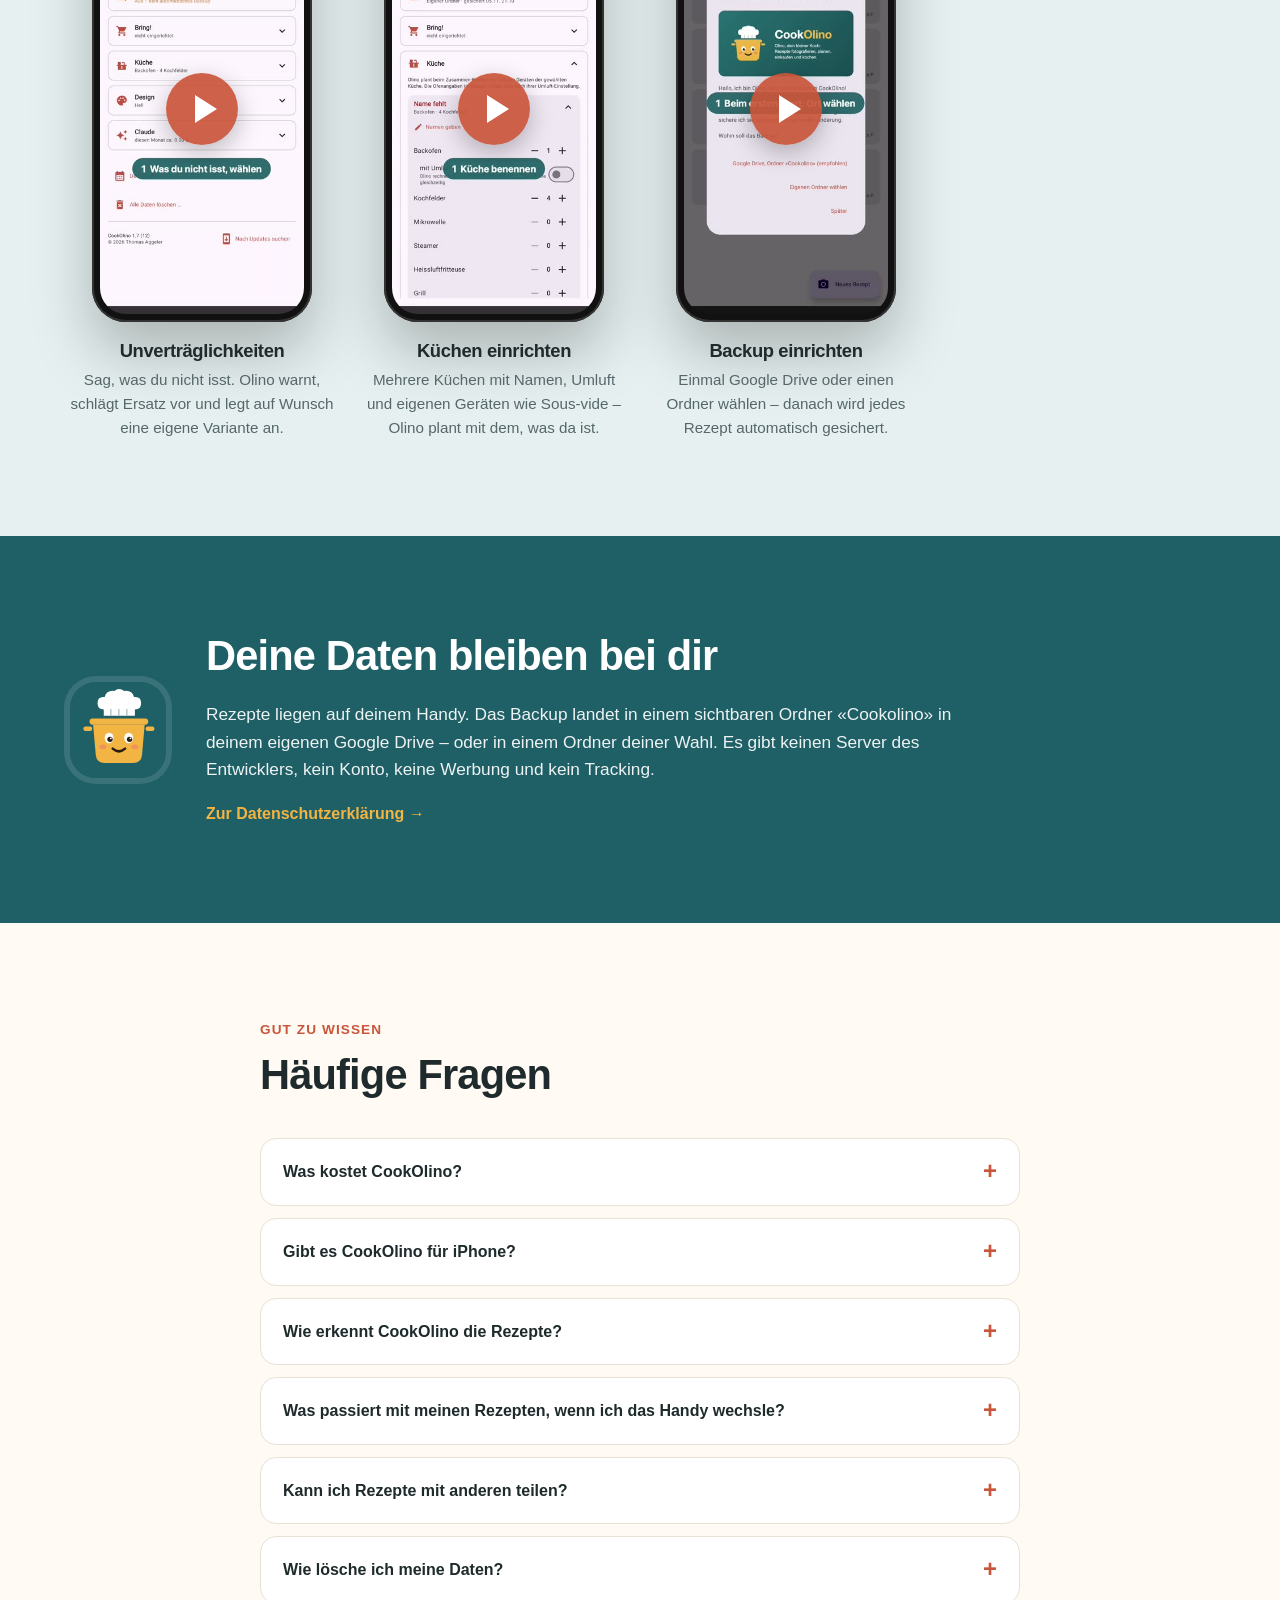
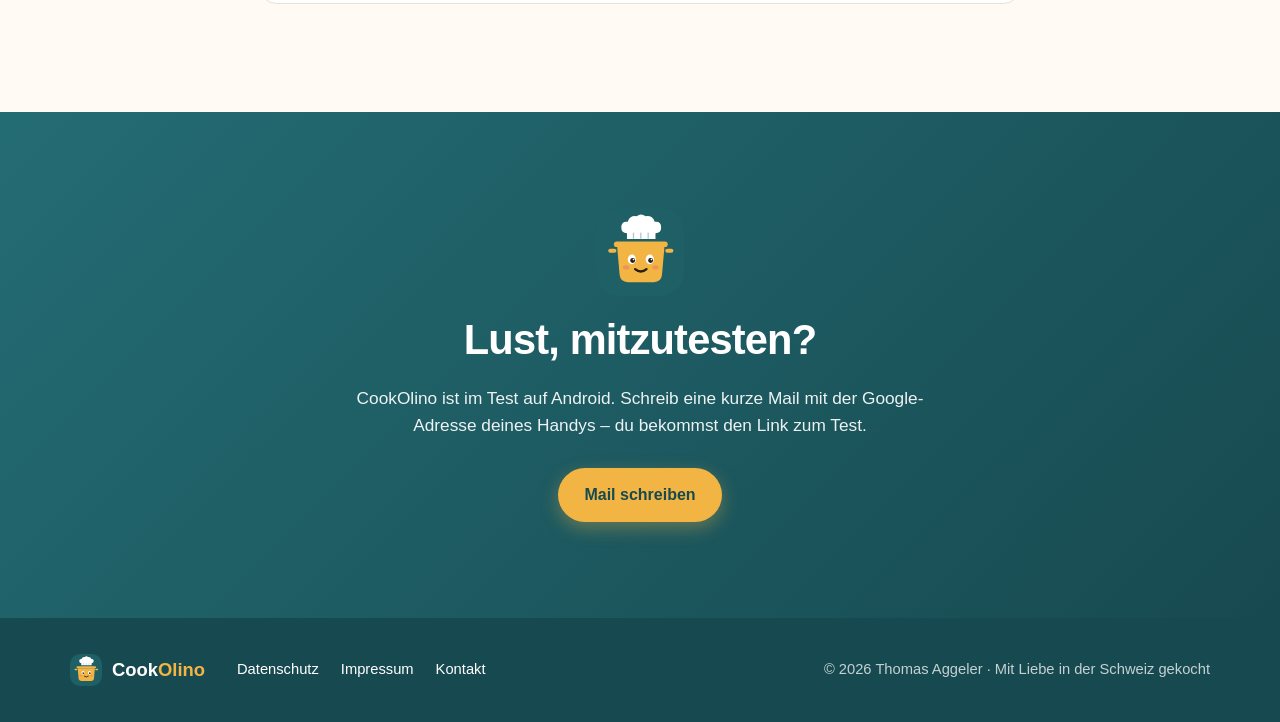
==== commit 2763e82b: "Website: Anleitungsvideos ohne Kostenangaben (Unverträglichkeiten, Instagram, Webseite neu aufgenomm" ====
--- a/index.html
+++ b/index.html
@@ -211,37 +211,37 @@
     <p class="anleitungen-einleitung">Die Videos zeigen CookOlino auf dem Handy, mit Beispielrezepten. Tippe auf ein Video, um es abzuspielen.</p>
     <div class="anleitungen">
       <article class="anleitung erscheint">
-        <div class="handy handy-klein"><button class="video-knopf" type="button" aria-label="Rezept aus Instagram holen abspielen"><video src="videos/instagram.mp4" poster="videos/instagram.jpg" muted playsinline preload="none" aria-label="Rezept aus Instagram holen"></video><span class="abspielen" aria-hidden="true"></span></button></div>
+        <div class="handy handy-klein"><button class="video-knopf" type="button" aria-label="Rezept aus Instagram holen abspielen"><video src="videos/instagram.mp4?v=2" poster="videos/instagram.jpg?v=2" muted playsinline preload="none" aria-label="Rezept aus Instagram holen"></video><span class="abspielen" aria-hidden="true"></span></button></div>
         <h3>Rezept aus Instagram holen</h3>
         <p>Beim Reel auf Teilen › CookOlino tippen. Olino liest die Beschreibung und macht daraus ein Rezept mit Bild und Quelle.</p>
       </article>
       <article class="anleitung erscheint">
-        <div class="handy handy-klein"><button class="video-knopf" type="button" aria-label="Rezept von einer Webseite abspielen"><video src="videos/webseite.mp4" poster="videos/webseite.jpg" muted playsinline preload="none" aria-label="Rezept von einer Webseite"></video><span class="abspielen" aria-hidden="true"></span></button></div>
+        <div class="handy handy-klein"><button class="video-knopf" type="button" aria-label="Rezept von einer Webseite abspielen"><video src="videos/webseite.mp4?v=2" poster="videos/webseite.jpg?v=2" muted playsinline preload="none" aria-label="Rezept von einer Webseite"></video><span class="abspielen" aria-hidden="true"></span></button></div>
         <h3>Rezept von einer Webseite</h3>
         <p>Link einfügen oder im Browser teilen – Olino holt Zutaten, Schritte und Nährwerte von der Seite.</p>
       </article>
       <article class="anleitung erscheint">
-        <div class="handy handy-klein"><button class="video-knopf" type="button" aria-label="Bis zu 4 Gerichte zusammen kochen abspielen"><video src="videos/zusammen-kochen.mp4" poster="videos/zusammen-kochen.jpg" muted playsinline preload="none" aria-label="Bis zu 4 Gerichte zusammen kochen"></video><span class="abspielen" aria-hidden="true"></span></button></div>
+        <div class="handy handy-klein"><button class="video-knopf" type="button" aria-label="Bis zu 4 Gerichte zusammen kochen abspielen"><video src="videos/zusammen-kochen.mp4?v=2" poster="videos/zusammen-kochen.jpg?v=2" muted playsinline preload="none" aria-label="Bis zu 4 Gerichte zusammen kochen"></video><span class="abspielen" aria-hidden="true"></span></button></div>
         <h3>Bis zu 4 Gerichte zusammen kochen</h3>
         <p>Gerichte wählen, Olino plant den gemeinsamen Ablauf, dann Schritt für Schritt kochen.</p>
       </article>
       <article class="anleitung erscheint">
-        <div class="handy handy-klein"><button class="video-knopf" type="button" aria-label="Rezepte vorschlagen abspielen"><video src="videos/vorschlagen.mp4" poster="videos/vorschlagen.jpg" muted playsinline preload="none" aria-label="Rezepte vorschlagen"></video><span class="abspielen" aria-hidden="true"></span></button></div>
+        <div class="handy handy-klein"><button class="video-knopf" type="button" aria-label="Rezepte vorschlagen abspielen"><video src="videos/vorschlagen.mp4?v=2" poster="videos/vorschlagen.jpg?v=2" muted playsinline preload="none" aria-label="Rezepte vorschlagen"></video><span class="abspielen" aria-hidden="true"></span></button></div>
         <h3>Rezepte vorschlagen</h3>
         <p>Bis zu 5 Rezepte per WhatsApp vorschlagen. Die andere Person schaut sie an, wählt «Ja, gerne» und antwortet mit einem Tipp.</p>
       </article>
       <article class="anleitung erscheint">
-        <div class="handy handy-klein"><button class="video-knopf" type="button" aria-label="Unverträglichkeiten abspielen"><video src="videos/unvertraeglichkeiten.mp4" poster="videos/unvertraeglichkeiten.jpg" muted playsinline preload="none" aria-label="Unverträglichkeiten"></video><span class="abspielen" aria-hidden="true"></span></button></div>
+        <div class="handy handy-klein"><button class="video-knopf" type="button" aria-label="Unverträglichkeiten abspielen"><video src="videos/unvertraeglichkeiten.mp4?v=2" poster="videos/unvertraeglichkeiten.jpg?v=2" muted playsinline preload="none" aria-label="Unverträglichkeiten"></video><span class="abspielen" aria-hidden="true"></span></button></div>
         <h3>Unverträglichkeiten</h3>
         <p>Sag, was du nicht isst. Olino warnt, schlägt Ersatz vor und legt auf Wunsch eine eigene Variante an.</p>
       </article>
       <article class="anleitung erscheint">
-        <div class="handy handy-klein"><button class="video-knopf" type="button" aria-label="Küchen einrichten abspielen"><video src="videos/kuechen.mp4" poster="videos/kuechen.jpg" muted playsinline preload="none" aria-label="Küchen einrichten"></video><span class="abspielen" aria-hidden="true"></span></button></div>
+        <div class="handy handy-klein"><button class="video-knopf" type="button" aria-label="Küchen einrichten abspielen"><video src="videos/kuechen.mp4?v=2" poster="videos/kuechen.jpg?v=2" muted playsinline preload="none" aria-label="Küchen einrichten"></video><span class="abspielen" aria-hidden="true"></span></button></div>
         <h3>Küchen einrichten</h3>
         <p>Mehrere Küchen mit Namen, Umluft und eigenen Geräten wie Sous-vide – Olino plant mit dem, was da ist.</p>
       </article>
       <article class="anleitung erscheint">
-        <div class="handy handy-klein"><button class="video-knopf" type="button" aria-label="Backup einrichten abspielen"><video src="videos/backup.mp4" poster="videos/backup.jpg" muted playsinline preload="none" aria-label="Backup einrichten"></video><span class="abspielen" aria-hidden="true"></span></button></div>
+        <div class="handy handy-klein"><button class="video-knopf" type="button" aria-label="Backup einrichten abspielen"><video src="videos/backup.mp4?v=2" poster="videos/backup.jpg?v=2" muted playsinline preload="none" aria-label="Backup einrichten"></video><span class="abspielen" aria-hidden="true"></span></button></div>
         <h3>Backup einrichten</h3>
         <p>Einmal Google Drive oder einen Ordner wählen – danach wird jedes Rezept automatisch gesichert.</p>
       </article>
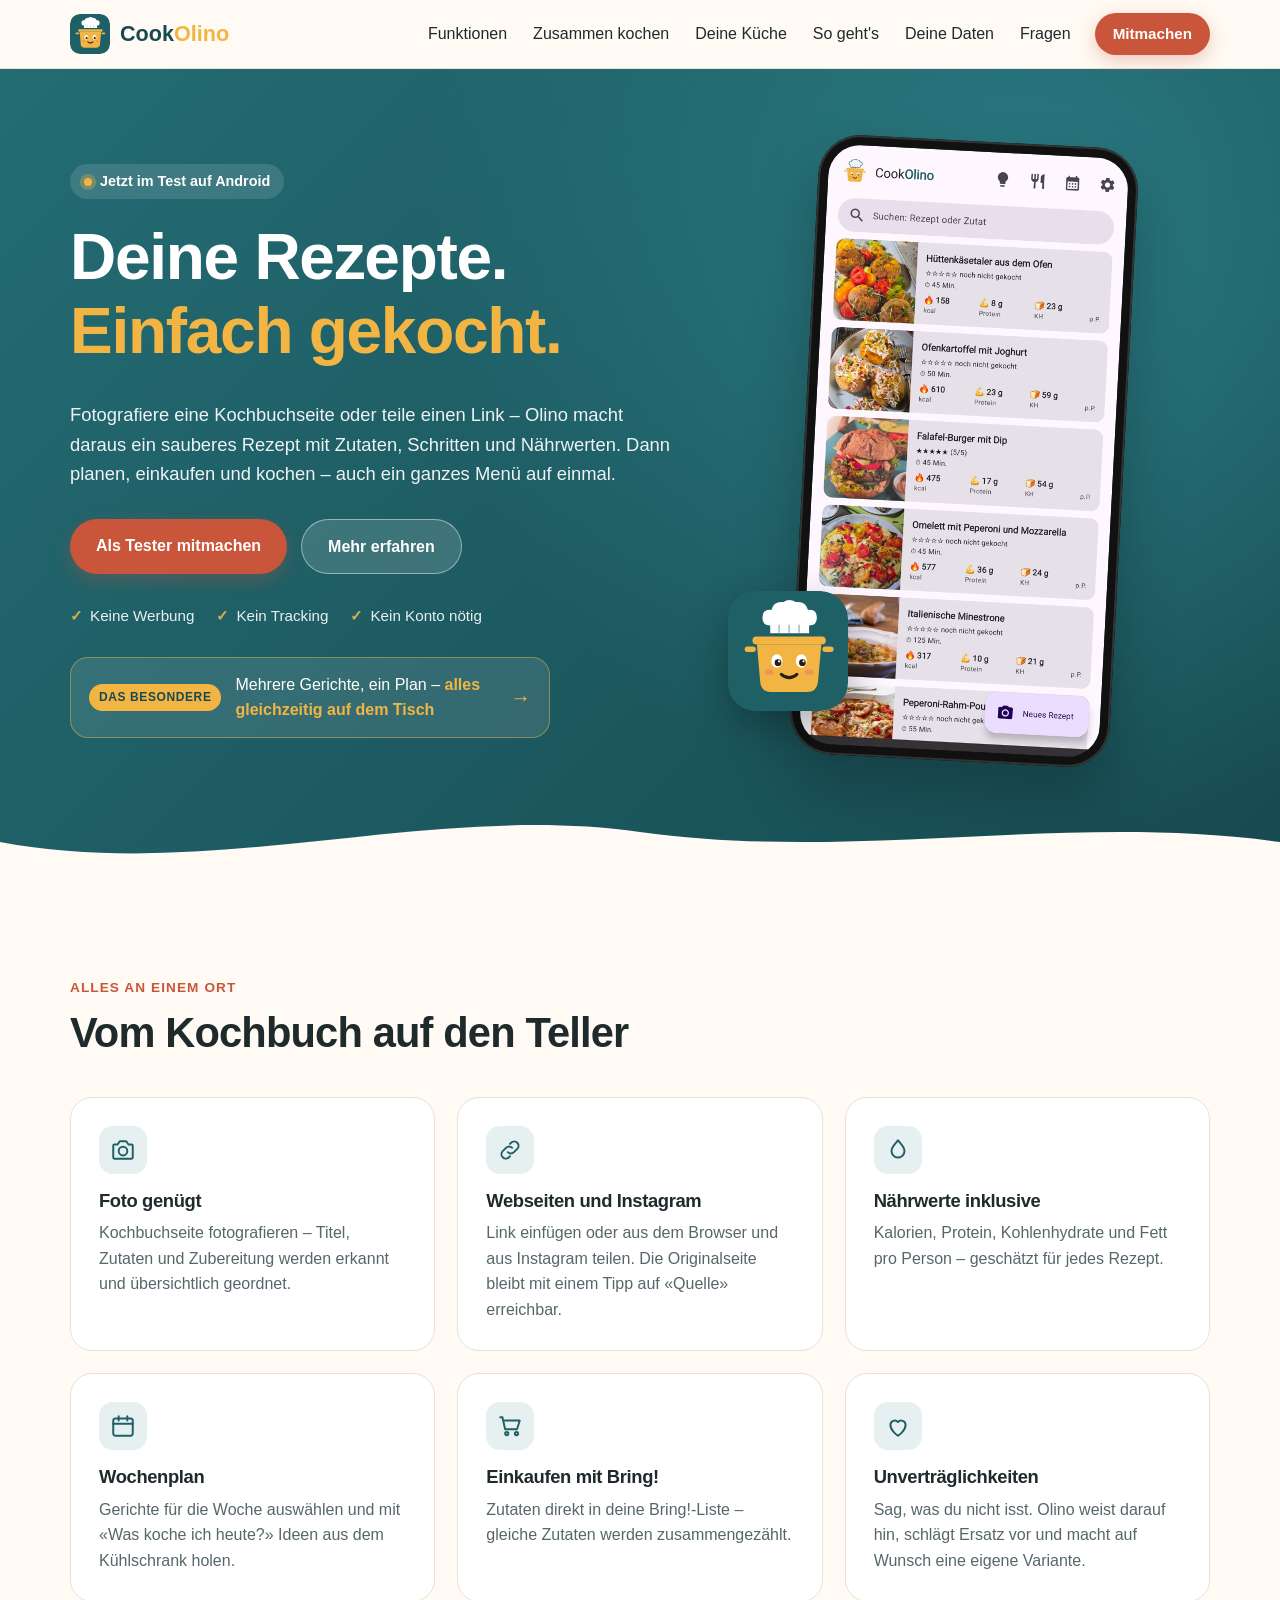
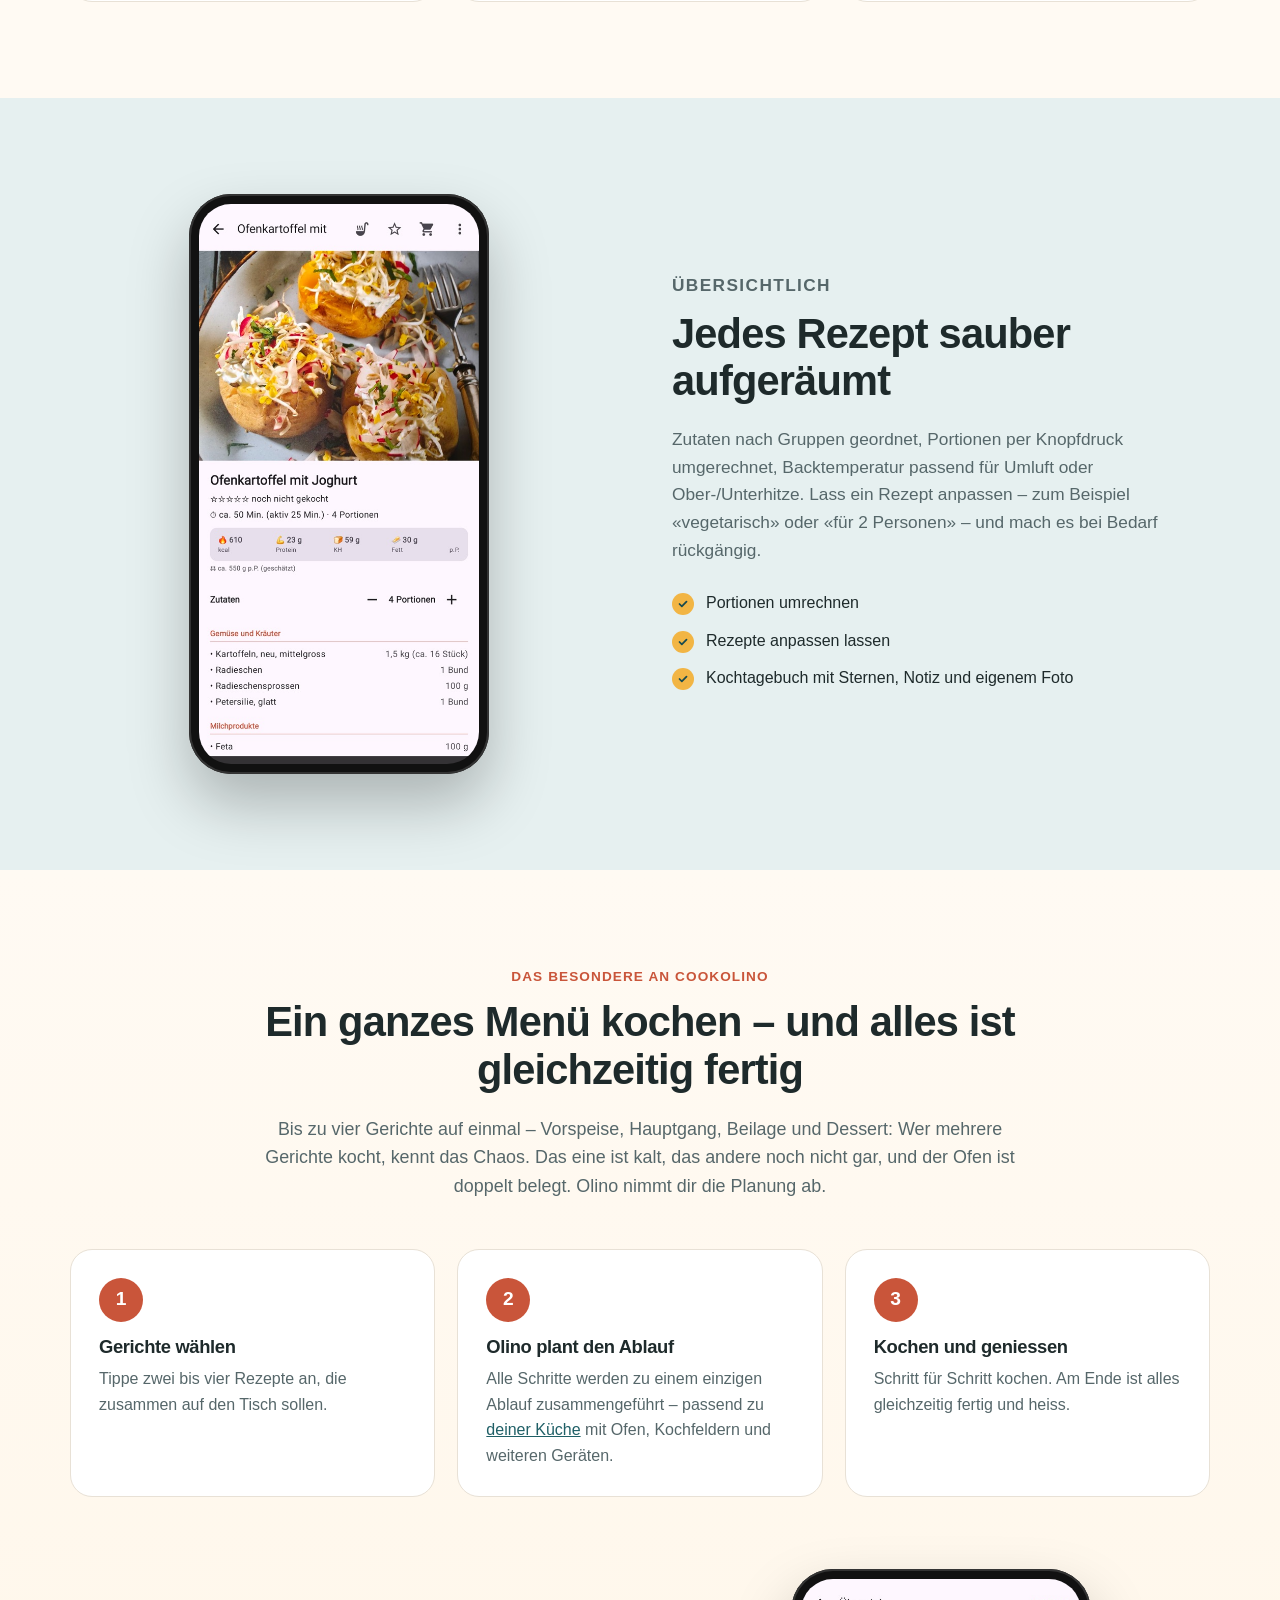
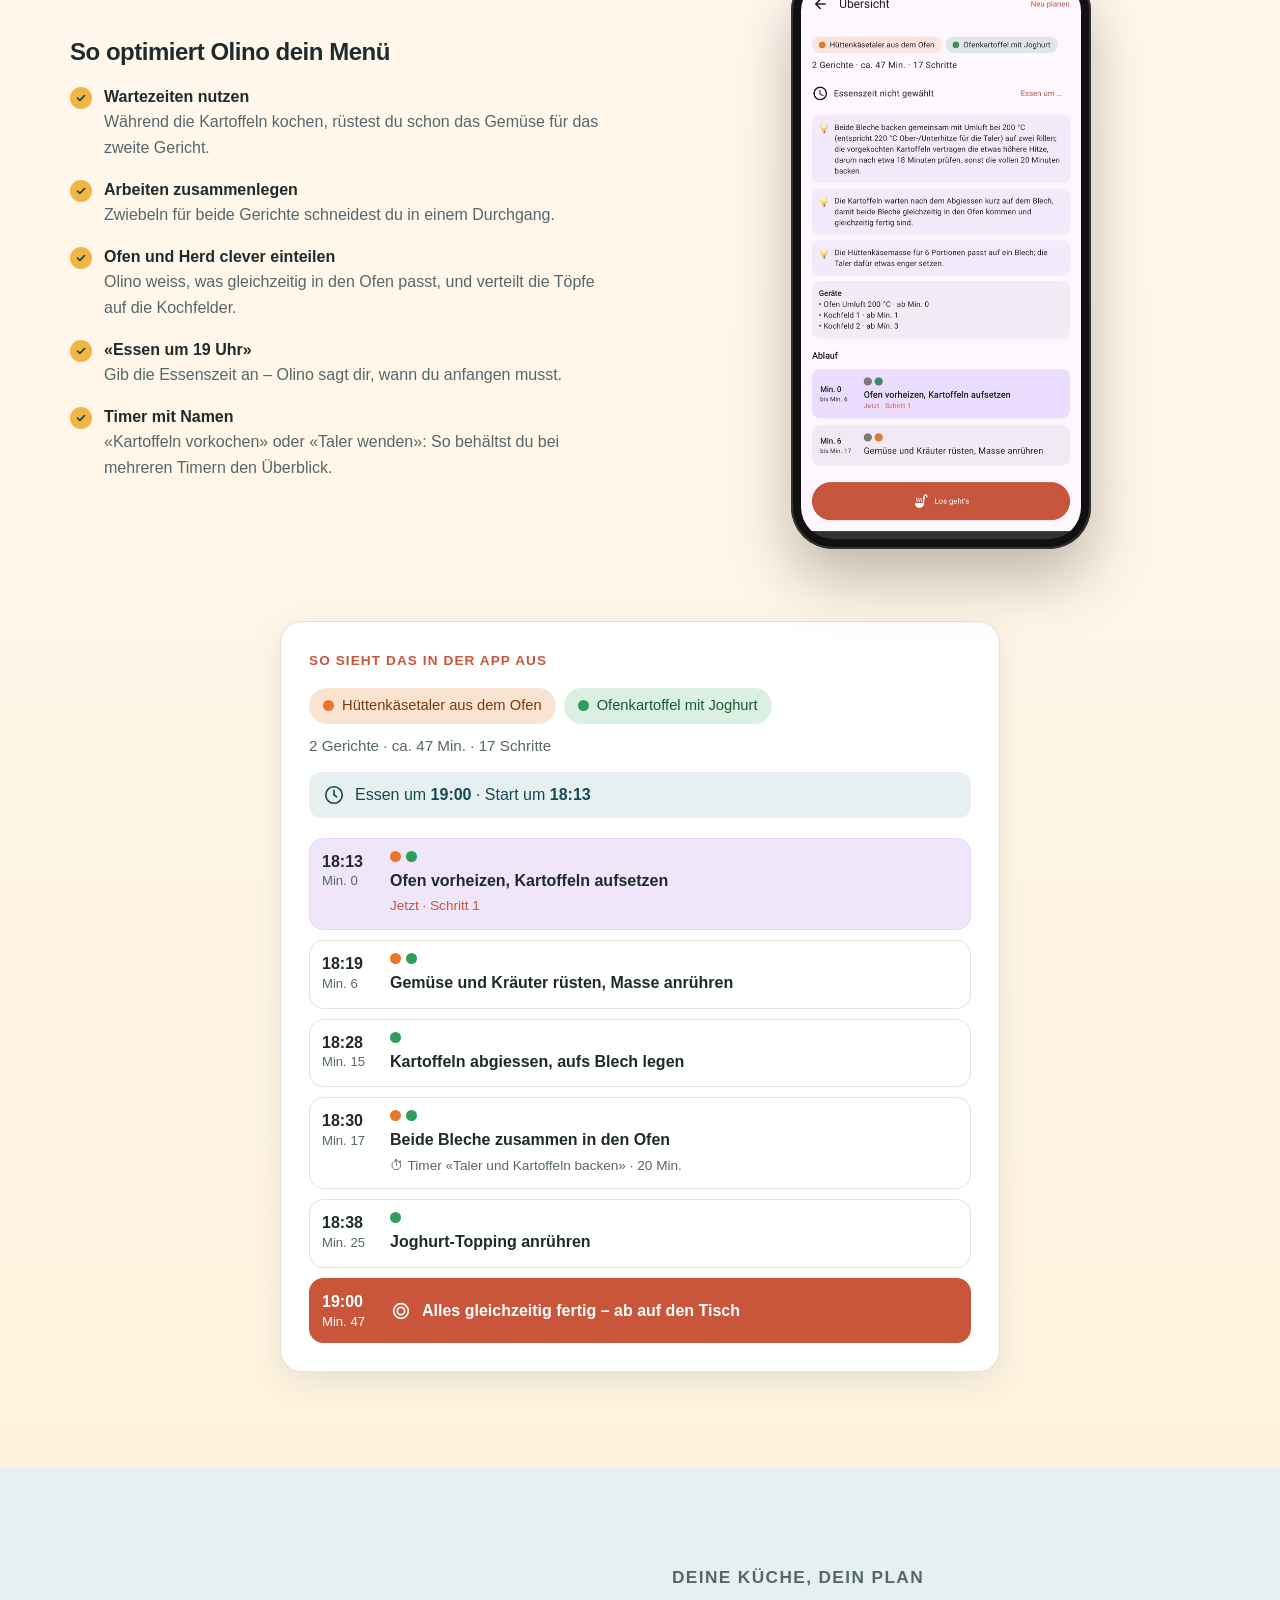
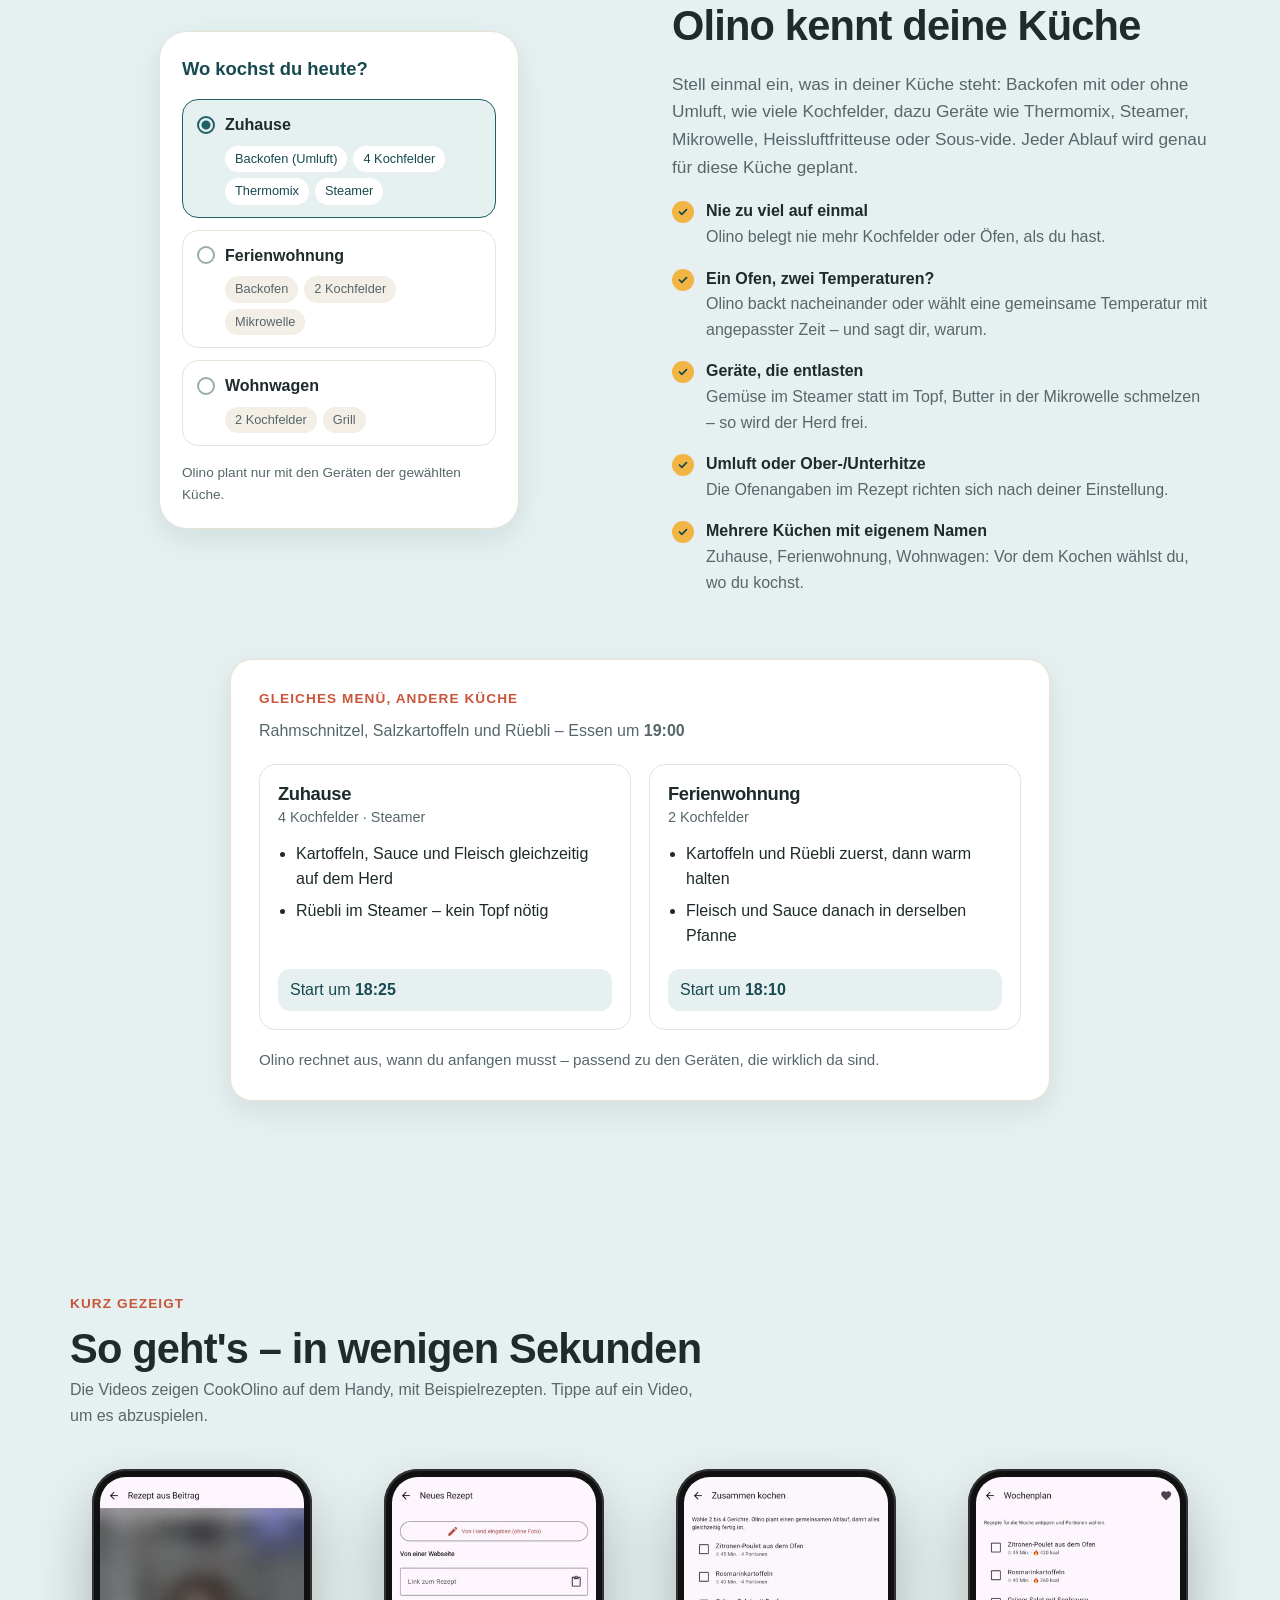
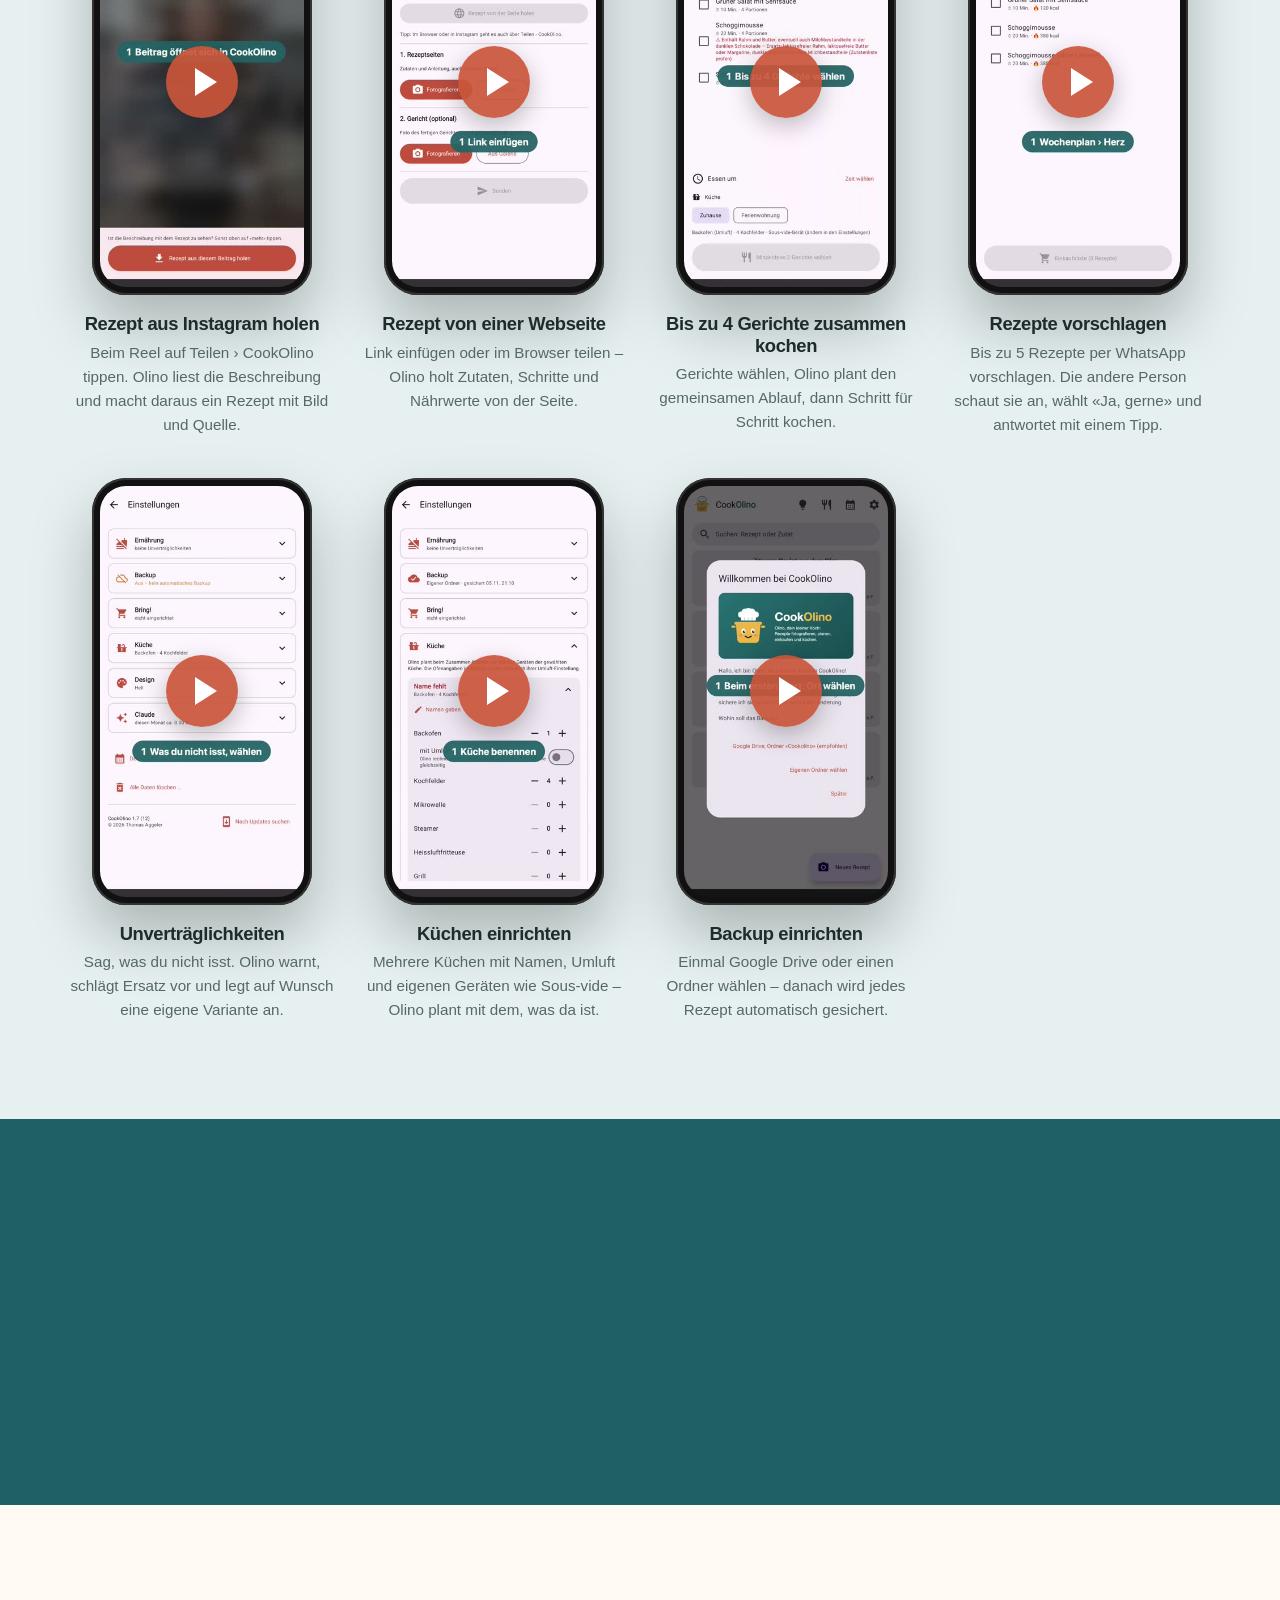
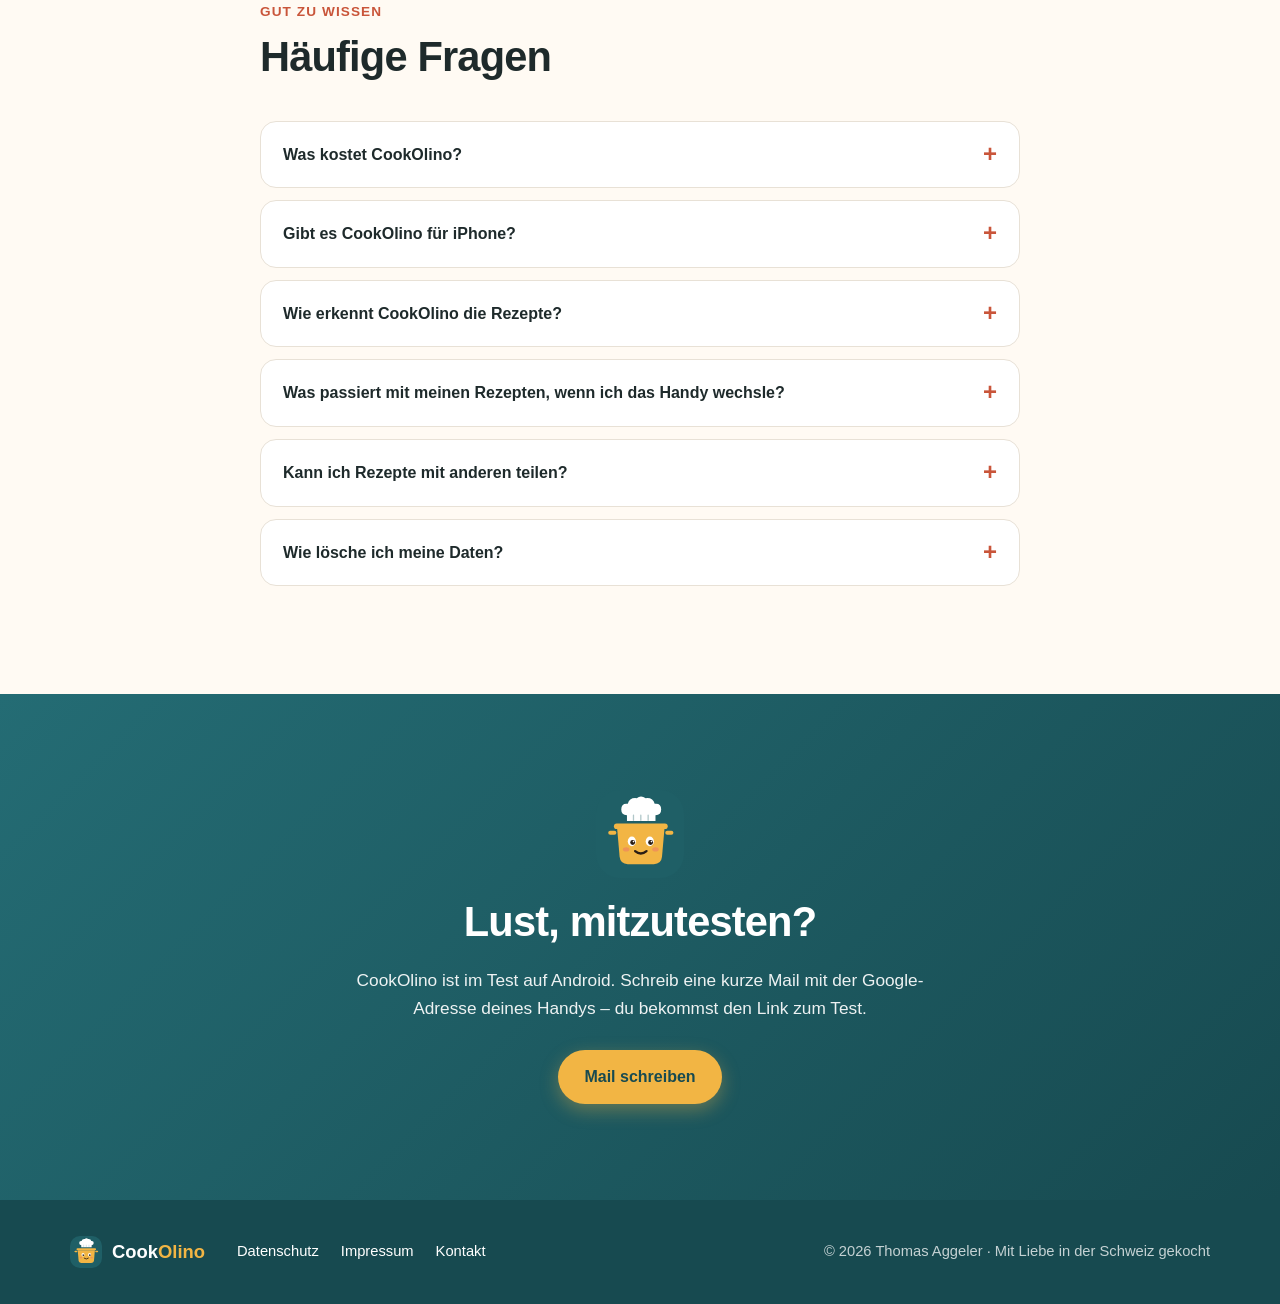
==== commit 526dad7f: "Webseite: Abschnitt «Olino kennt deine Küche» statt Kochmodus mit Stimme Co-Authored-By: Claude Opus" ====
--- a/index.html
+++ b/index.html
@@ -12,7 +12,7 @@
 <meta property="og:url" content="https://cookolino.ch/">
 <link rel="icon" href="bilder/logo.svg" type="image/svg+xml">
 <link rel="apple-touch-icon" href="bilder/apple-touch-icon.png">
-<link rel="stylesheet" href="stil.css?v=20261105b">
+<link rel="stylesheet" href="stil.css?v=20261107a">
 </head>
 <body>
 
@@ -25,6 +25,7 @@
     <nav class="menue" aria-label="Hauptmenü">
       <a href="#funktionen">Funktionen</a>
       <a href="#zusammen">Zusammen kochen</a>
+      <a href="#kueche">Deine Küche</a>
       <a href="#anleitungen">So geht's</a>
       <a href="#daten">Deine Daten</a>
       <a href="#fragen">Fragen</a>
@@ -144,7 +145,7 @@
       <li class="erscheint">
         <span class="nummer">2</span>
         <h3>Olino plant den Ablauf</h3>
-        <p>Alle Schritte werden zu einem einzigen Ablauf zusammengeführt – passend zu deinem Ofen und deinen Kochfeldern.</p>
+        <p>Alle Schritte werden zu einem einzigen Ablauf zusammengeführt – passend zu <a href="#kueche">deiner Küche</a> mit Ofen, Kochfeldern und weiteren Geräten.</p>
       </li>
       <li class="erscheint">
         <span class="nummer">3</span>
@@ -189,17 +190,67 @@
   </div>
 </section>
 
-<!-- Kochmodus -->
-<section class="abschnitt abschnitt-zart">
-  <div class="rahmen zeige">
-    <div class="zeige-bild erscheint">
-      <div class="handy"><img src="bilder/app-04.jpg" alt="Kochmodus mit grosser Schrift, Timer und Weiter-Knopf" width="550" height="1100" loading="lazy"></div>
-    </div>
-    <div class="zeige-text erscheint">
-      <p class="ueber">Hände voll? Kein Problem</p>
-      <h2>Kochmodus mit Stimme</h2>
-      <p>Schritt für Schritt in grosser Schrift. Auf Wunsch liest Olino jeden Schritt vor und hört auf «weiter», «zurück» oder «Schritt 3». Timer startest du direkt aus dem Text.</p>
-    </div>
+<!-- Deine Küche -->
+<section id="kueche" class="abschnitt abschnitt-zart">
+  <div class="rahmen">
+    <div class="zeige">
+      <div class="zeige-bild erscheint">
+        <div class="kuechen-mock" aria-label="Beispiel: Küchenwahl vor dem Kochen wie in der App">
+          <p class="kuechen-frage">Wo kochst du heute?</p>
+          <div class="kueche-wahl gewaehlt">
+            <span class="kueche-kopf"><span class="kueche-radio" aria-hidden="true"></span><b>Zuhause</b></span>
+            <span class="kueche-geraete"><span>Backofen (Umluft)</span><span>4 Kochfelder</span><span>Thermomix</span><span>Steamer</span></span>
+          </div>
+          <div class="kueche-wahl">
+            <span class="kueche-kopf"><span class="kueche-radio" aria-hidden="true"></span><b>Ferienwohnung</b></span>
+            <span class="kueche-geraete"><span>Backofen</span><span>2 Kochfelder</span><span>Mikrowelle</span></span>
+          </div>
+          <div class="kueche-wahl">
+            <span class="kueche-kopf"><span class="kueche-radio" aria-hidden="true"></span><b>Wohnwagen</b></span>
+            <span class="kueche-geraete"><span>2 Kochfelder</span><span>Grill</span></span>
+          </div>
+          <p class="kuechen-fuss">Olino plant nur mit den Geräten der gewählten Küche.</p>
+        </div>
+      </div>
+      <div class="zeige-text erscheint">
+        <p class="ueber">Deine Küche, dein Plan</p>
+        <h2>Olino kennt deine Küche</h2>
+        <p>Stell einmal ein, was in deiner Küche steht: Backofen mit oder ohne Umluft, wie viele Kochfelder, dazu Geräte wie Thermomix, Steamer, Mikrowelle, Heissluftfritteuse oder Sous-vide. Jeder Ablauf wird genau für diese Küche geplant.</p>
+        <ul class="vorzuege">
+          <li><b>Nie zu viel auf einmal</b><span>Olino belegt nie mehr Kochfelder oder Öfen, als du hast.</span></li>
+          <li><b>Ein Ofen, zwei Temperaturen?</b><span>Olino backt nacheinander oder wählt eine gemeinsame Temperatur mit angepasster Zeit – und sagt dir, warum.</span></li>
+          <li><b>Geräte, die entlasten</b><span>Gemüse im Steamer statt im Topf, Butter in der Mikrowelle schmelzen – so wird der Herd frei.</span></li>
+          <li><b>Umluft oder Ober-/Unterhitze</b><span>Die Ofenangaben im Rezept richten sich nach deiner Einstellung.</span></li>
+          <li><b>Mehrere Küchen mit eigenem Namen</b><span>Zuhause, Ferienwohnung, Wohnwagen: Vor dem Kochen wählst du, wo du kochst.</span></li>
+        </ul>
+      </div>
+    </div>
+
+    <figure class="vergleich erscheint" aria-label="Beispiel: gleiches Menü in zwei verschiedenen Küchen">
+      <figcaption>Gleiches Menü, andere Küche</figcaption>
+      <p class="vergleich-menue">Rahmschnitzel, Salzkartoffeln und Rüebli – Essen um <b>19:00</b></p>
+      <div class="vergleich-spalten">
+        <div class="vergleich-spalte">
+          <h3>Zuhause</h3>
+          <p class="vergleich-geraete">4 Kochfelder · Steamer</p>
+          <ul>
+            <li>Kartoffeln, Sauce und Fleisch gleichzeitig auf dem Herd</li>
+            <li>Rüebli im Steamer – kein Topf nötig</li>
+          </ul>
+          <p class="vergleich-start">Start um <b>18:25</b></p>
+        </div>
+        <div class="vergleich-spalte">
+          <h3>Ferienwohnung</h3>
+          <p class="vergleich-geraete">2 Kochfelder</p>
+          <ul>
+            <li>Kartoffeln und Rüebli zuerst, dann warm halten</li>
+            <li>Fleisch und Sauce danach in derselben Pfanne</li>
+          </ul>
+          <p class="vergleich-start">Start um <b>18:10</b></p>
+        </div>
+      </div>
+      <p class="vergleich-hinweis">Olino rechnet aus, wann du anfangen musst – passend zu den Geräten, die wirklich da sind.</p>
+    </figure>
   </div>
 </section>
 
--- a/stil.css
+++ b/stil.css
@@ -242,3 +242,31 @@
   .fuss p { margin: 0; }
   .ablauf { padding: 20px; }
 }
+
+/* Deine Küche */
+.kuechen-mock { width: min(360px, 100%); background: #fff; border: 1px solid var(--linie); border-radius: 28px; padding: 22px; box-shadow: var(--schatten); display: grid; gap: 12px; }
+.kuechen-frage { margin: 0 0 4px; font-weight: 800; font-size: 1.15rem; color: var(--petrol-dunkel); }
+.kueche-wahl { border: 1.5px solid var(--linie); border-radius: 16px; padding: 12px 14px; display: grid; gap: 8px; }
+.kueche-wahl.gewaehlt { border-color: var(--petrol); background: var(--petrol-hell); }
+.kueche-kopf { display: flex; align-items: center; gap: 10px; }
+.kueche-radio { width: 18px; height: 18px; border-radius: 50%; border: 2px solid #9AABAD; flex: none; }
+.gewaehlt .kueche-radio { border-color: var(--petrol); background: radial-gradient(circle, var(--petrol) 0 4px, transparent 5px); }
+.kueche-geraete { display: flex; flex-wrap: wrap; gap: 6px; padding-left: 28px; }
+.kueche-geraete span { font-size: .8rem; padding: 3px 10px; border-radius: 999px; background: #F3EEE6; color: var(--text-leise); }
+.gewaehlt .kueche-geraete span { background: #fff; color: var(--petrol-dunkel); }
+.kuechen-fuss { margin: 4px 0 0; font-size: .85rem; color: var(--text-leise); }
+.vergleich { margin: 64px auto 0; max-width: 820px; background: var(--karte); border: 1px solid var(--linie); border-radius: var(--rund); padding: 28px; box-shadow: var(--schatten); }
+.vergleich figcaption { font-size: .85rem; font-weight: 700; text-transform: uppercase; letter-spacing: .08em; color: var(--koralle); margin-bottom: 8px; }
+.vergleich-menue { margin: 0 0 20px; color: var(--text-leise); }
+.vergleich-spalten { display: grid; grid-template-columns: 1fr 1fr; gap: 18px; }
+.vergleich-spalte { border: 1px solid var(--linie); border-radius: 16px; padding: 18px; background: #fff; display: flex; flex-direction: column; }
+.vergleich-spalte h3 { margin: 0; }
+.vergleich-geraete { margin: 2px 0 12px; font-size: .9rem; color: var(--text-leise); }
+.vergleich-spalte ul { margin: 0 0 14px; padding-left: 18px; flex: 1; }
+.vergleich-spalte li { margin-bottom: 6px; }
+.vergleich-start { margin: 0; padding: 8px 12px; border-radius: 12px; background: var(--petrol-hell); color: var(--petrol-dunkel); }
+.vergleich-hinweis { margin: 18px 0 0; font-size: .95rem; color: var(--text-leise); }
+@media (max-width: 600px) {
+  .vergleich { padding: 20px; margin-top: 48px; }
+  .vergleich-spalten { grid-template-columns: 1fr; }
+}
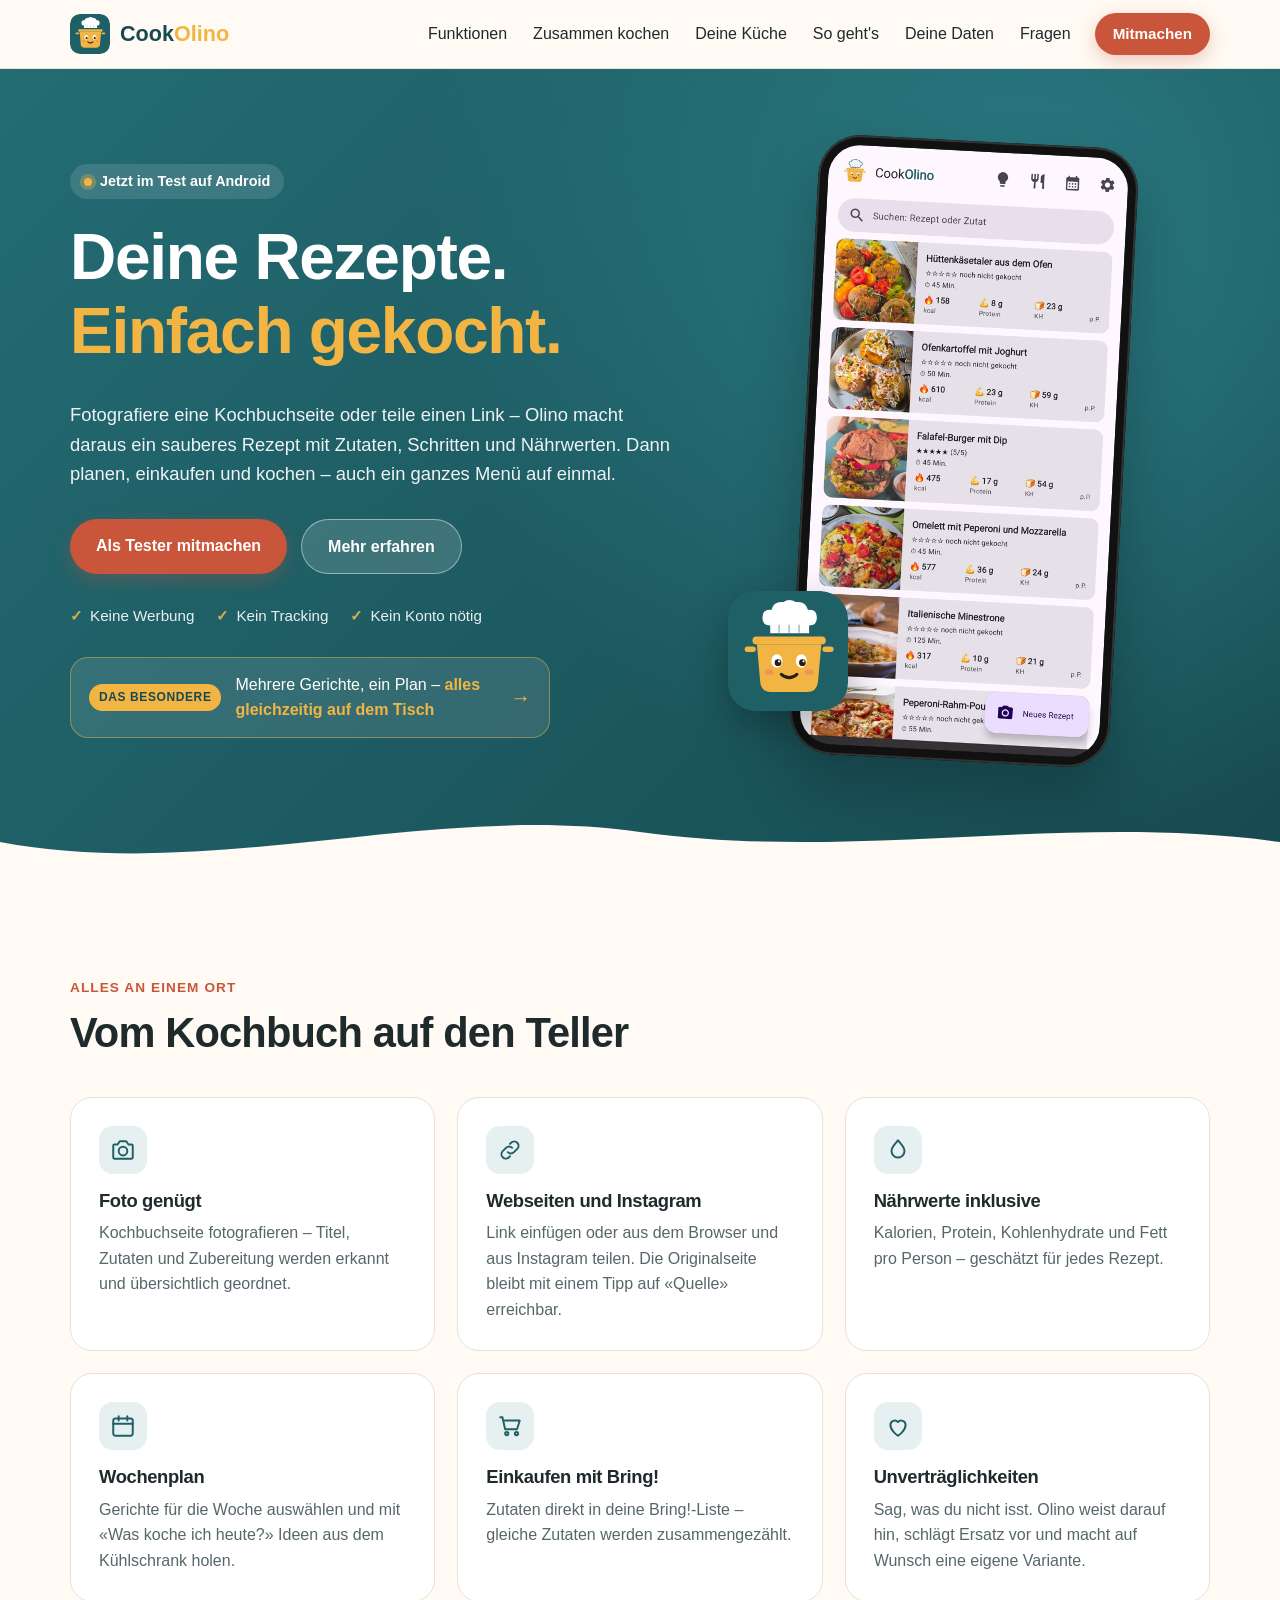
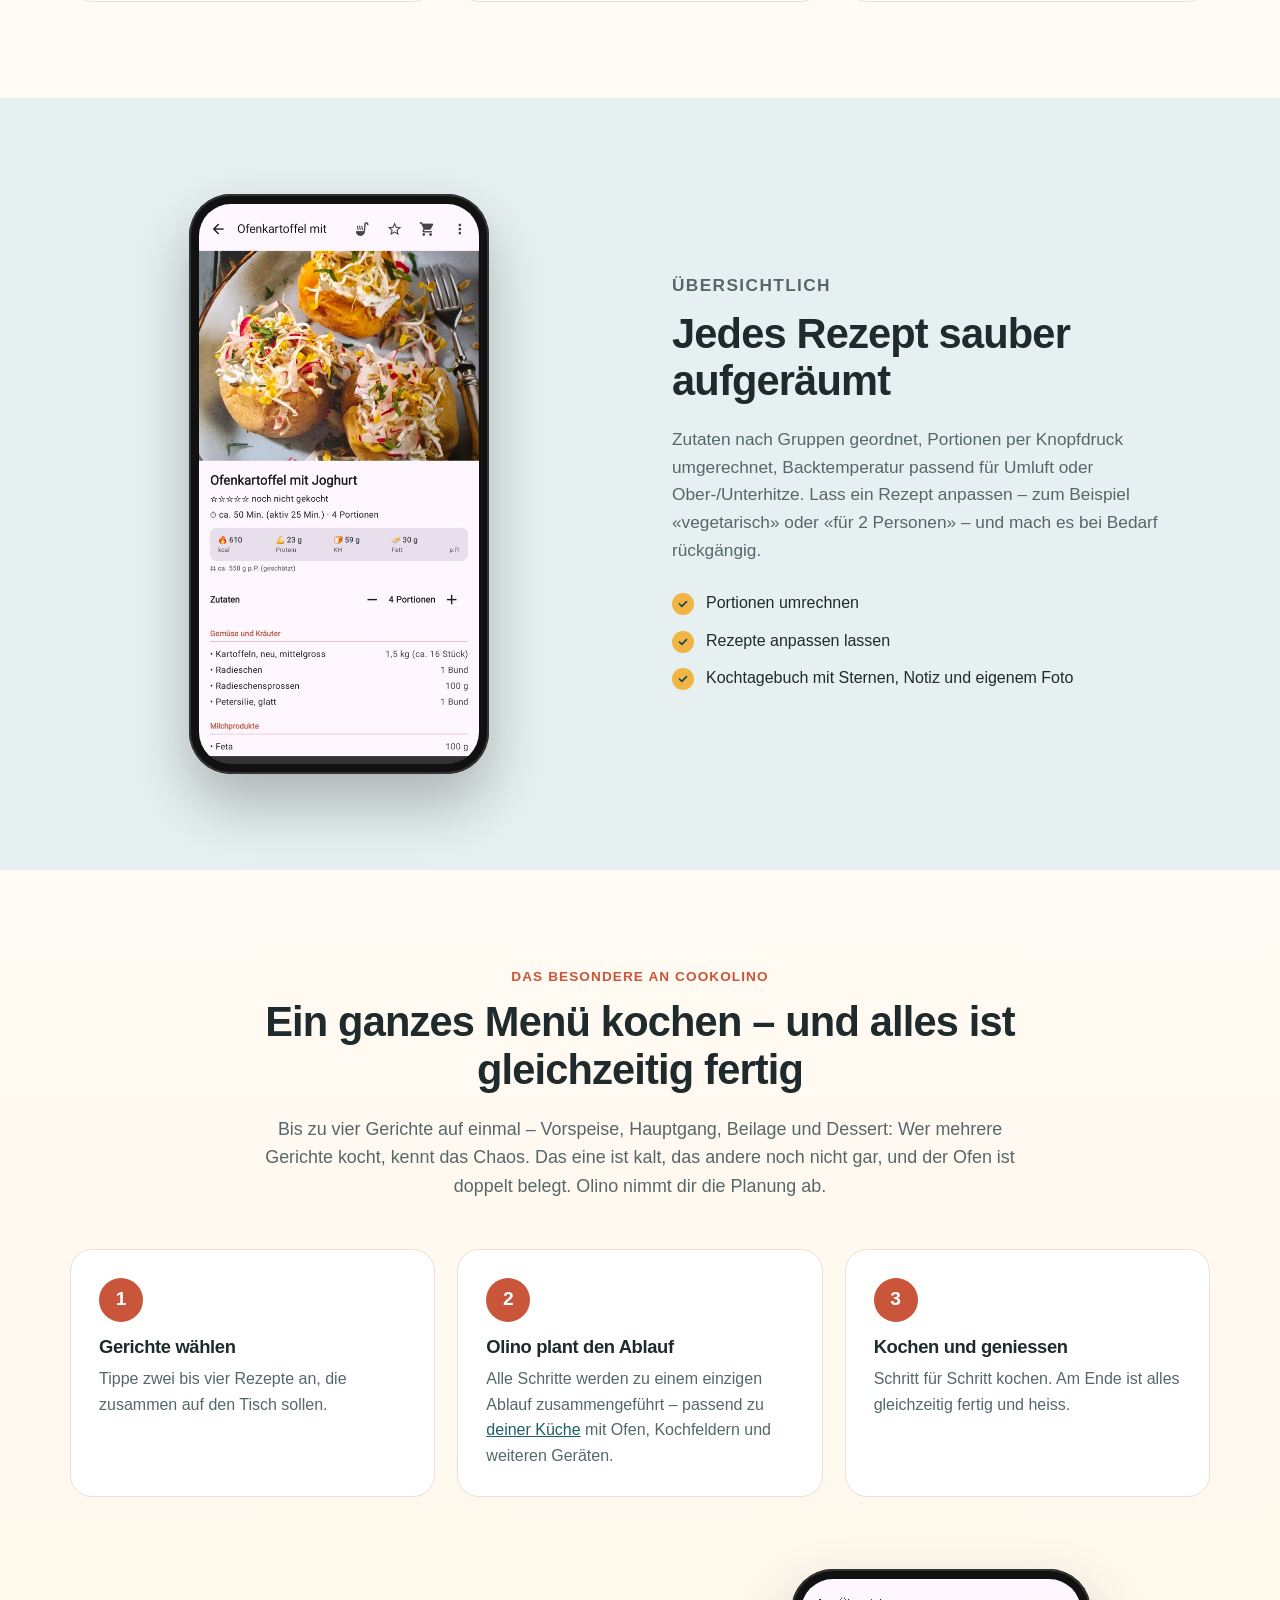
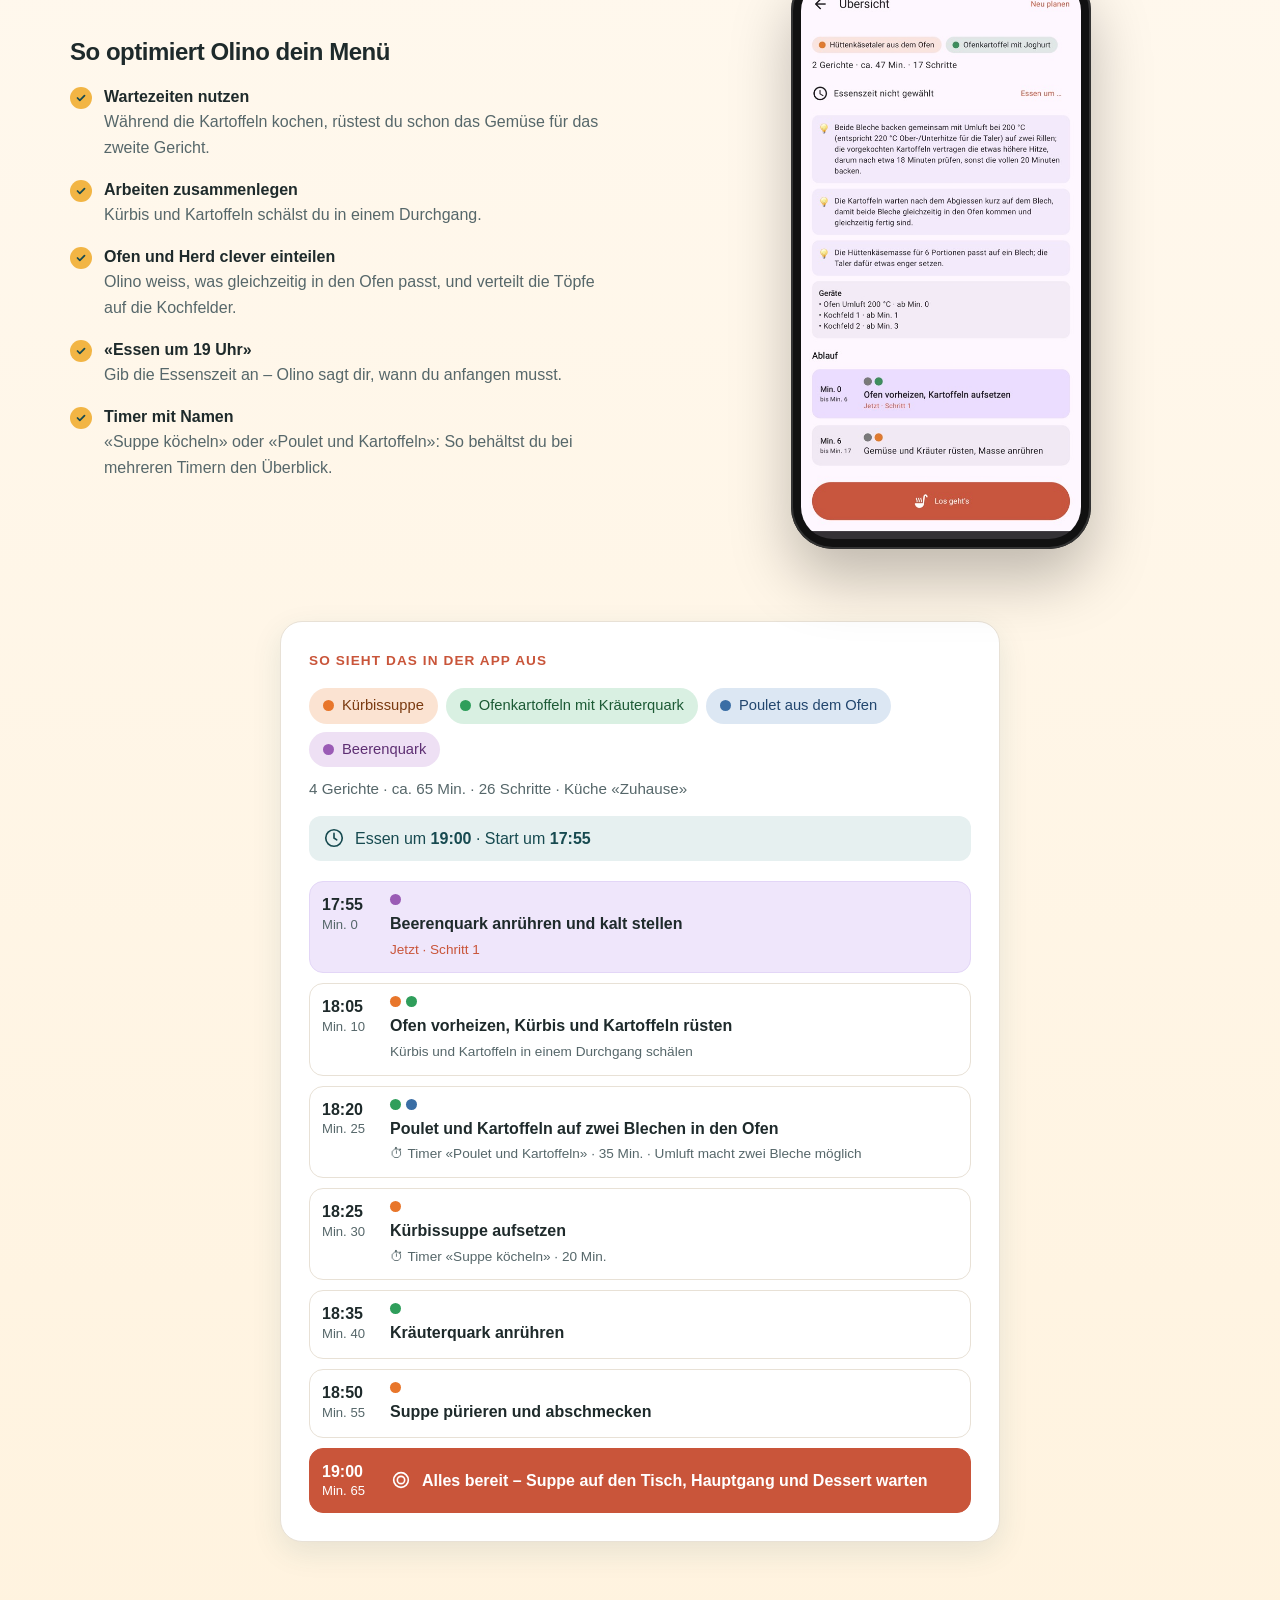
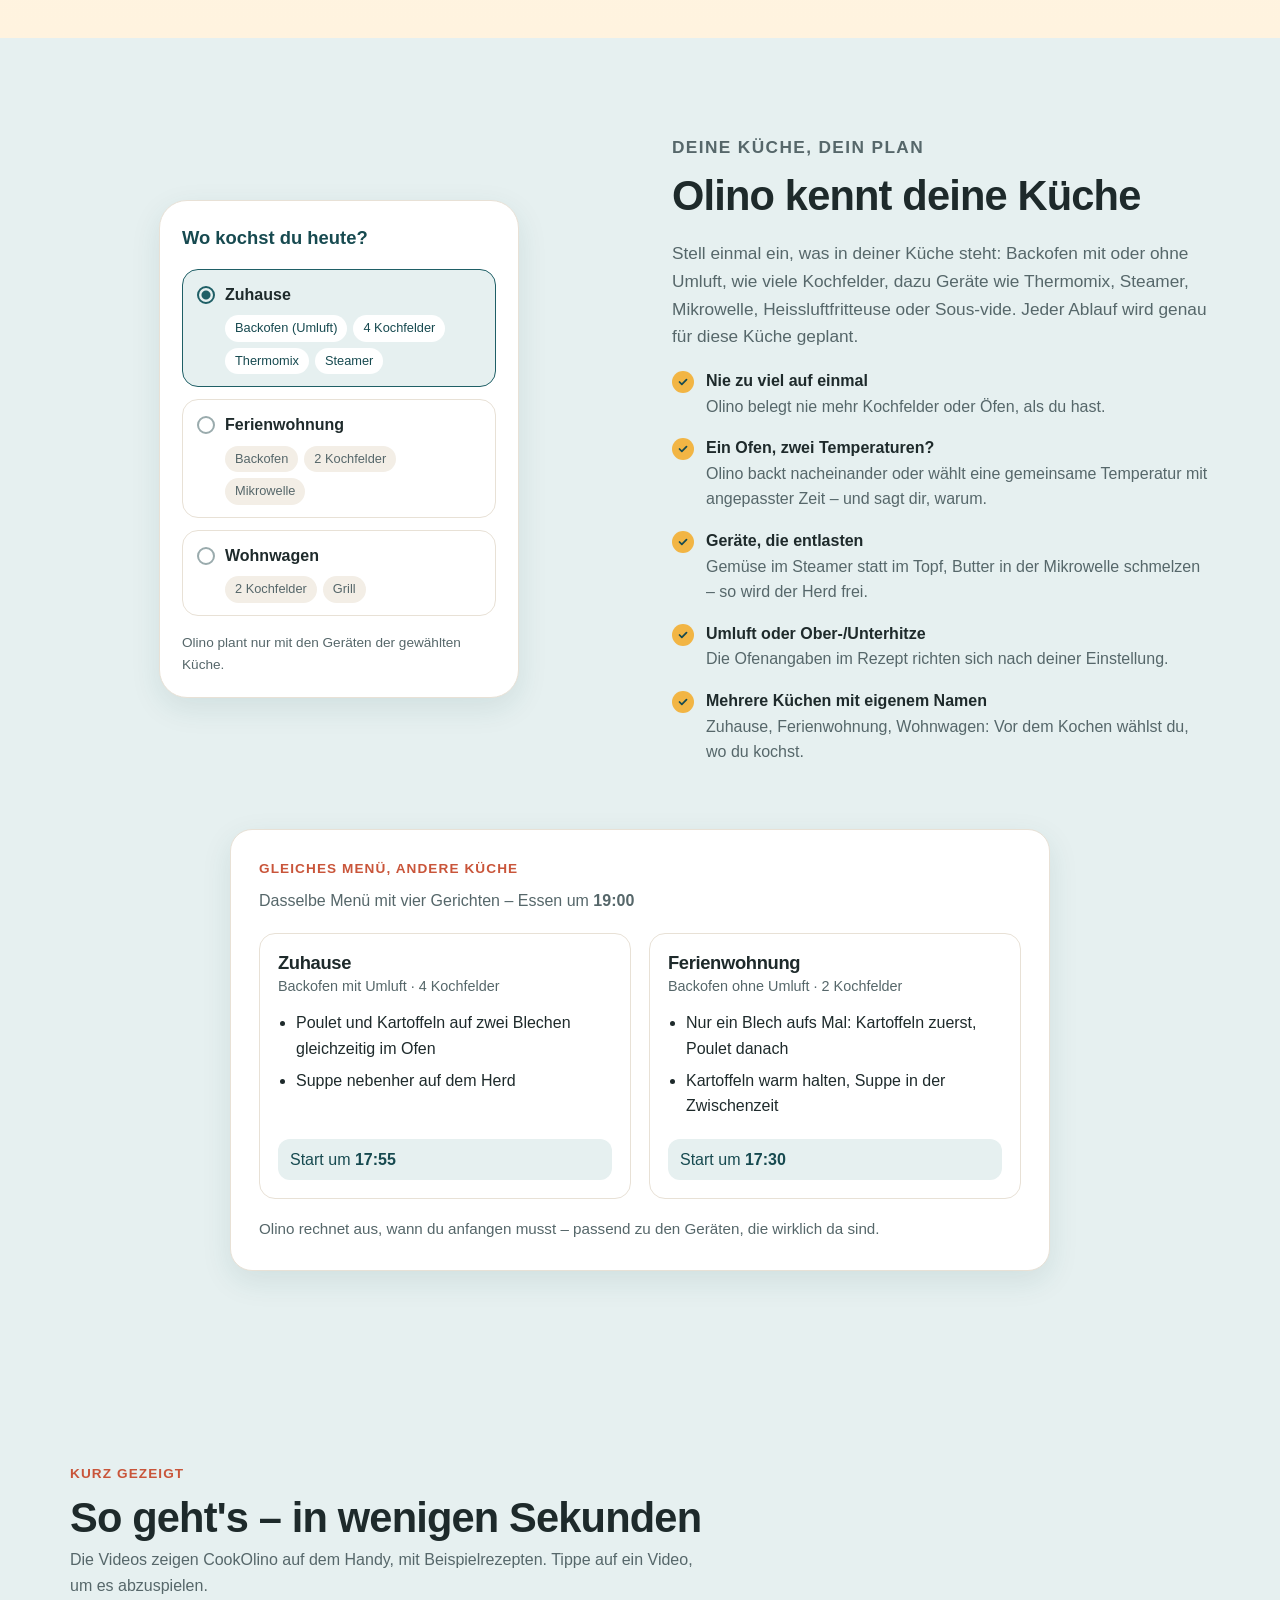
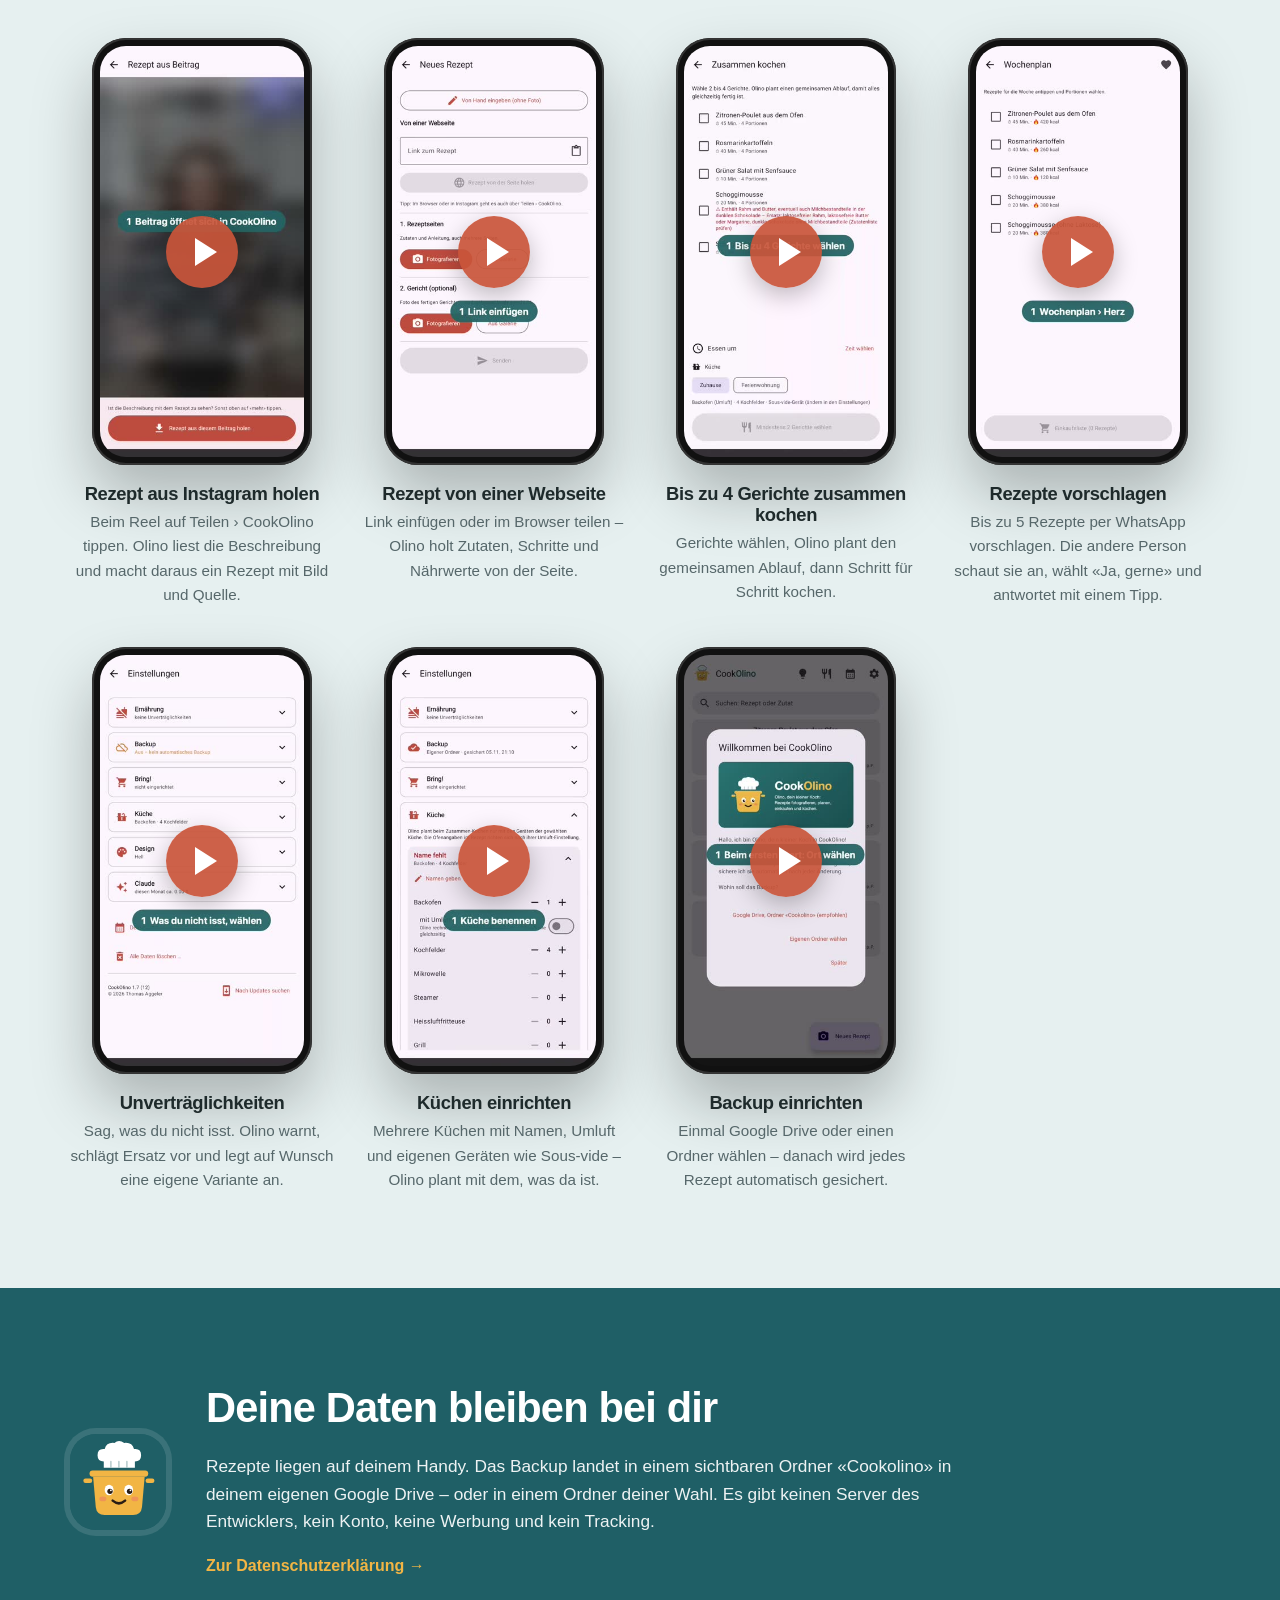
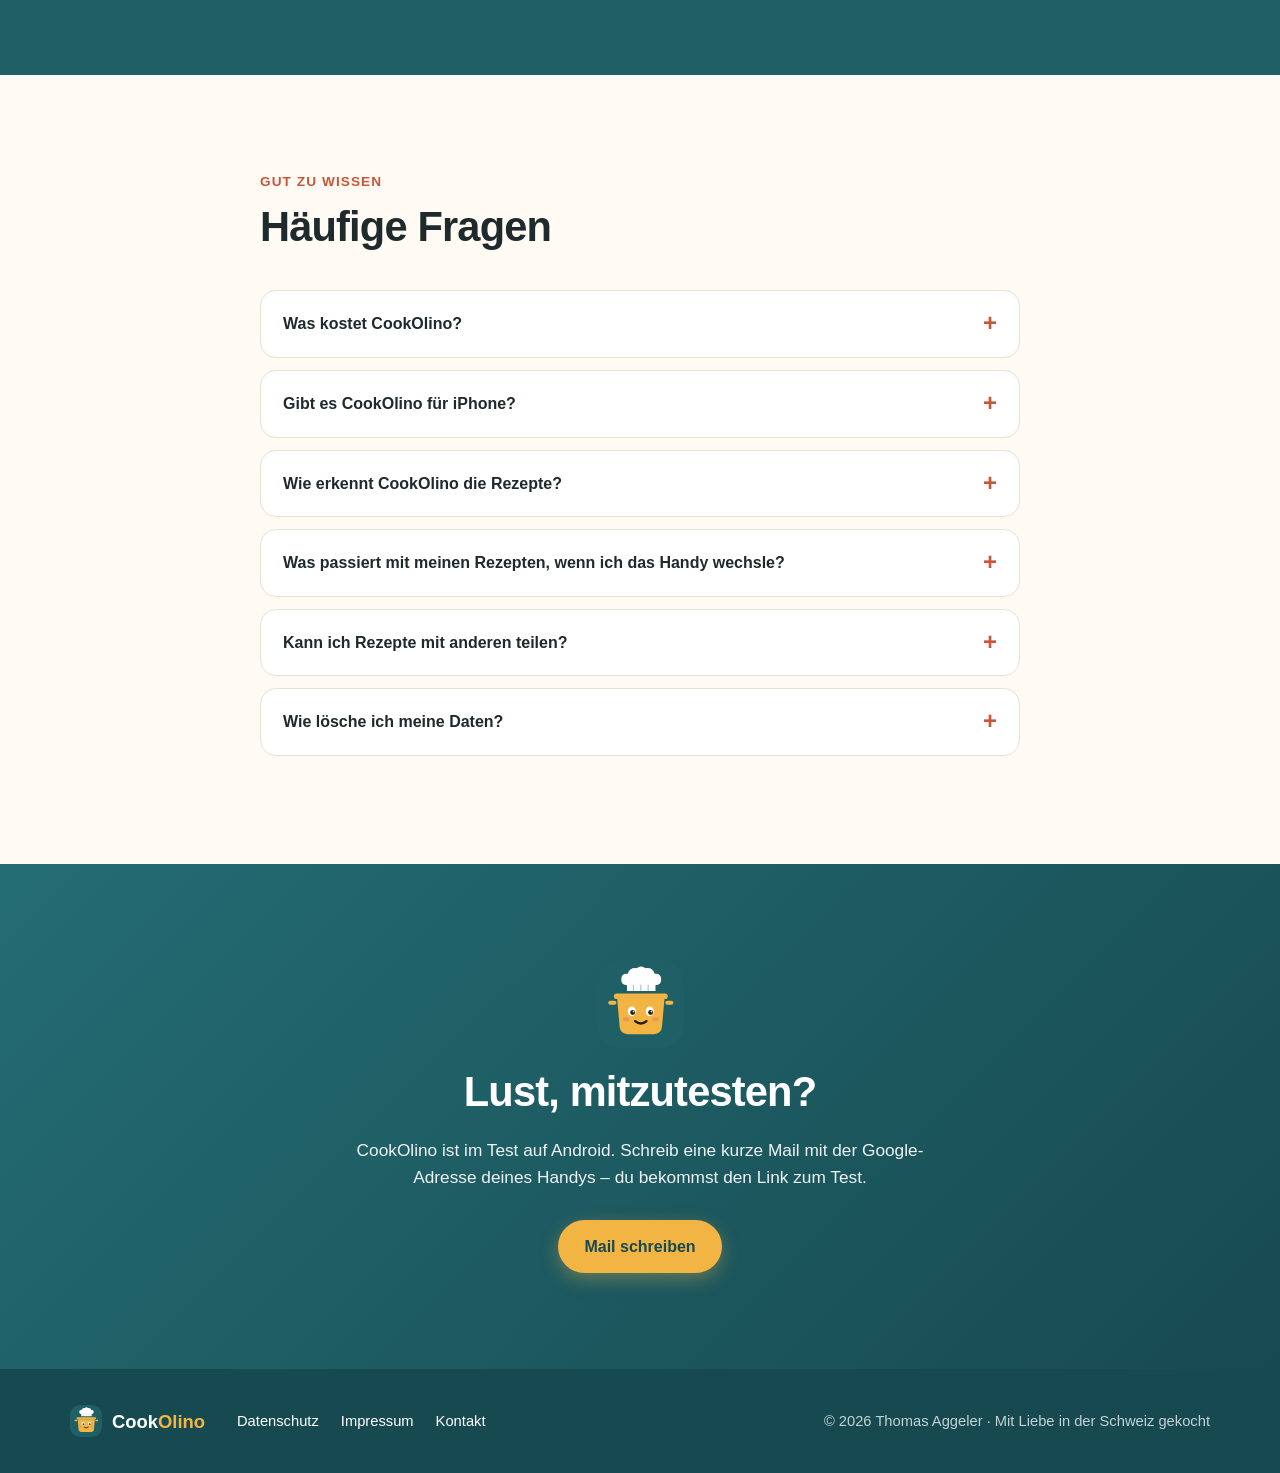
==== commit 7da58b33: "Webseite: Ablauf-Beispiel und Küchenvergleich mit vier Gerichten Co-Authored-By: Claude Opus 5.5 <no" ====
--- a/index.html
+++ b/index.html
@@ -12,7 +12,7 @@
 <meta property="og:url" content="https://cookolino.ch/">
 <link rel="icon" href="bilder/logo.svg" type="image/svg+xml">
 <link rel="apple-touch-icon" href="bilder/apple-touch-icon.png">
-<link rel="stylesheet" href="stil.css?v=20261107a">
+<link rel="stylesheet" href="stil.css?v=20261107b">
 </head>
 <body>
 
@@ -162,29 +162,32 @@
         <h3 class="menue-titel">So optimiert Olino dein Menü</h3>
         <ul class="vorzuege">
           <li><b>Wartezeiten nutzen</b><span>Während die Kartoffeln kochen, rüstest du schon das Gemüse für das zweite Gericht.</span></li>
-          <li><b>Arbeiten zusammenlegen</b><span>Zwiebeln für beide Gerichte schneidest du in einem Durchgang.</span></li>
+          <li><b>Arbeiten zusammenlegen</b><span>Kürbis und Kartoffeln schälst du in einem Durchgang.</span></li>
           <li><b>Ofen und Herd clever einteilen</b><span>Olino weiss, was gleichzeitig in den Ofen passt, und verteilt die Töpfe auf die Kochfelder.</span></li>
           <li><b>«Essen um 19 Uhr»</b><span>Gib die Essenszeit an – Olino sagt dir, wann du anfangen musst.</span></li>
-          <li><b>Timer mit Namen</b><span>«Kartoffeln vorkochen» oder «Taler wenden»: So behältst du bei mehreren Timern den Überblick.</span></li>
+          <li><b>Timer mit Namen</b><span>«Suppe köcheln» oder «Poulet und Kartoffeln»: So behältst du bei mehreren Timern den Überblick.</span></li>
         </ul>
       </div>
     </div>
 
-    <figure class="ablauf erscheint" aria-label="Beispiel: Ablauf für zwei Gerichte wie in der App">
+    <figure class="ablauf erscheint" aria-label="Beispiel: Ablauf für vier Gerichte wie in der App">
     <figcaption>So sieht das in der App aus</figcaption>
     <div class="ablauf-gerichte">
-      <span class="gericht gericht-t"><span class="p t"></span>Hüttenkäsetaler aus dem Ofen</span>
-      <span class="gericht gericht-k"><span class="p k"></span>Ofenkartoffel mit Joghurt</span>
-    </div>
-    <p class="ablauf-info">2 Gerichte · ca. 47 Min. · 17 Schritte</p>
-    <p class="ablauf-essen"><svg viewBox="0 0 24 24" aria-hidden="true"><circle cx="12" cy="12" r="9"/><path d="M12 7v5l3 2"/></svg><span>Essen um <b>19:00</b> · Start um <b>18:13</b></span></p>
+      <span class="gericht gericht-t"><span class="p t"></span>Kürbissuppe</span>
+      <span class="gericht gericht-k"><span class="p k"></span>Ofenkartoffeln mit Kräuterquark</span>
+      <span class="gericht gericht-b"><span class="p b"></span>Poulet aus dem Ofen</span>
+      <span class="gericht gericht-v"><span class="p v"></span>Beerenquark</span>
+    </div>
+    <p class="ablauf-info">4 Gerichte · ca. 65 Min. · 26 Schritte · Küche «Zuhause»</p>
+    <p class="ablauf-essen"><svg viewBox="0 0 24 24" aria-hidden="true"><circle cx="12" cy="12" r="9"/><path d="M12 7v5l3 2"/></svg><span>Essen um <b>19:00</b> · Start um <b>17:55</b></span></p>
     <ol class="ablauf-liste">
-      <li class="jetzt"><span class="ablauf-zeit"><b>18:13</b>Min. 0</span><span class="ablauf-text"><span class="ablauf-punkte"><span class="p t"></span><span class="p k"></span></span><b>Ofen vorheizen, Kartoffeln aufsetzen</b><span class="ablauf-neben">Jetzt · Schritt 1</span></span></li>
-      <li class=""><span class="ablauf-zeit"><b>18:19</b>Min. 6</span><span class="ablauf-text"><span class="ablauf-punkte"><span class="p t"></span><span class="p k"></span></span><b>Gemüse und Kräuter rüsten, Masse anrühren</b></span></li>
-      <li class=""><span class="ablauf-zeit"><b>18:28</b>Min. 15</span><span class="ablauf-text"><span class="ablauf-punkte"><span class="p k"></span></span><b>Kartoffeln abgiessen, aufs Blech legen</b></span></li>
-      <li class=""><span class="ablauf-zeit"><b>18:30</b>Min. 17</span><span class="ablauf-text"><span class="ablauf-punkte"><span class="p t"></span><span class="p k"></span></span><b>Beide Bleche zusammen in den Ofen</b><span class="ablauf-neben">⏱ Timer «Taler und Kartoffeln backen» · 20 Min.</span></span></li>
-      <li class=""><span class="ablauf-zeit"><b>18:38</b>Min. 25</span><span class="ablauf-text"><span class="ablauf-punkte"><span class="p k"></span></span><b>Joghurt-Topping anrühren</b></span></li>
-      <li class="fertig"><span class="ablauf-zeit"><b>19:00</b>Min. 47</span><span class="ablauf-text"><svg viewBox="0 0 24 24" aria-hidden="true"><circle cx="12" cy="12" r="8"/><circle cx="12" cy="12" r="4"/></svg><b>Alles gleichzeitig fertig – ab auf den Tisch</b></span></li>
+      <li class="jetzt"><span class="ablauf-zeit"><b>17:55</b>Min. 0</span><span class="ablauf-text"><span class="ablauf-punkte"><span class="p v"></span></span><b>Beerenquark anrühren und kalt stellen</b><span class="ablauf-neben">Jetzt · Schritt 1</span></span></li>
+      <li><span class="ablauf-zeit"><b>18:05</b>Min. 10</span><span class="ablauf-text"><span class="ablauf-punkte"><span class="p t"></span><span class="p k"></span></span><b>Ofen vorheizen, Kürbis und Kartoffeln rüsten</b><span class="ablauf-neben">Kürbis und Kartoffeln in einem Durchgang schälen</span></span></li>
+      <li><span class="ablauf-zeit"><b>18:20</b>Min. 25</span><span class="ablauf-text"><span class="ablauf-punkte"><span class="p k"></span><span class="p b"></span></span><b>Poulet und Kartoffeln auf zwei Blechen in den Ofen</b><span class="ablauf-neben">⏱ Timer «Poulet und Kartoffeln» · 35 Min. · Umluft macht zwei Bleche möglich</span></span></li>
+      <li><span class="ablauf-zeit"><b>18:25</b>Min. 30</span><span class="ablauf-text"><span class="ablauf-punkte"><span class="p t"></span></span><b>Kürbissuppe aufsetzen</b><span class="ablauf-neben">⏱ Timer «Suppe köcheln» · 20 Min.</span></span></li>
+      <li><span class="ablauf-zeit"><b>18:35</b>Min. 40</span><span class="ablauf-text"><span class="ablauf-punkte"><span class="p k"></span></span><b>Kräuterquark anrühren</b></span></li>
+      <li><span class="ablauf-zeit"><b>18:50</b>Min. 55</span><span class="ablauf-text"><span class="ablauf-punkte"><span class="p t"></span></span><b>Suppe pürieren und abschmecken</b></span></li>
+      <li class="fertig"><span class="ablauf-zeit"><b>19:00</b>Min. 65</span><span class="ablauf-text"><svg viewBox="0 0 24 24" aria-hidden="true"><circle cx="12" cy="12" r="8"/><circle cx="12" cy="12" r="4"/></svg><b>Alles bereit – Suppe auf den Tisch, Hauptgang und Dessert warten</b></span></li>
     </ol>
   </figure>
   </div>
@@ -228,25 +231,25 @@
 
     <figure class="vergleich erscheint" aria-label="Beispiel: gleiches Menü in zwei verschiedenen Küchen">
       <figcaption>Gleiches Menü, andere Küche</figcaption>
-      <p class="vergleich-menue">Rahmschnitzel, Salzkartoffeln und Rüebli – Essen um <b>19:00</b></p>
+      <p class="vergleich-menue">Dasselbe Menü mit vier Gerichten – Essen um <b>19:00</b></p>
       <div class="vergleich-spalten">
         <div class="vergleich-spalte">
           <h3>Zuhause</h3>
-          <p class="vergleich-geraete">4 Kochfelder · Steamer</p>
+          <p class="vergleich-geraete">Backofen mit Umluft · 4 Kochfelder</p>
           <ul>
-            <li>Kartoffeln, Sauce und Fleisch gleichzeitig auf dem Herd</li>
-            <li>Rüebli im Steamer – kein Topf nötig</li>
+            <li>Poulet und Kartoffeln auf zwei Blechen gleichzeitig im Ofen</li>
+            <li>Suppe nebenher auf dem Herd</li>
           </ul>
-          <p class="vergleich-start">Start um <b>18:25</b></p>
+          <p class="vergleich-start">Start um <b>17:55</b></p>
         </div>
         <div class="vergleich-spalte">
           <h3>Ferienwohnung</h3>
-          <p class="vergleich-geraete">2 Kochfelder</p>
+          <p class="vergleich-geraete">Backofen ohne Umluft · 2 Kochfelder</p>
           <ul>
-            <li>Kartoffeln und Rüebli zuerst, dann warm halten</li>
-            <li>Fleisch und Sauce danach in derselben Pfanne</li>
+            <li>Nur ein Blech aufs Mal: Kartoffeln zuerst, Poulet danach</li>
+            <li>Kartoffeln warm halten, Suppe in der Zwischenzeit</li>
           </ul>
-          <p class="vergleich-start">Start um <b>18:10</b></p>
+          <p class="vergleich-start">Start um <b>17:30</b></p>
         </div>
       </div>
       <p class="vergleich-hinweis">Olino rechnet aus, wann du anfangen musst – passend zu den Geräten, die wirklich da sind.</p>
--- a/stil.css
+++ b/stil.css
@@ -270,3 +270,7 @@
   .vergleich { padding: 20px; margin-top: 48px; }
   .vergleich-spalten { grid-template-columns: 1fr; }
 }
+.gericht-b { background: #DCE7F3; color: #22466E; }
+.gericht-v { background: #EEE0F4; color: #5E2F73; }
+.p.b { background: #3A6EA5; }
+.p.v { background: #9A5BB5; }
